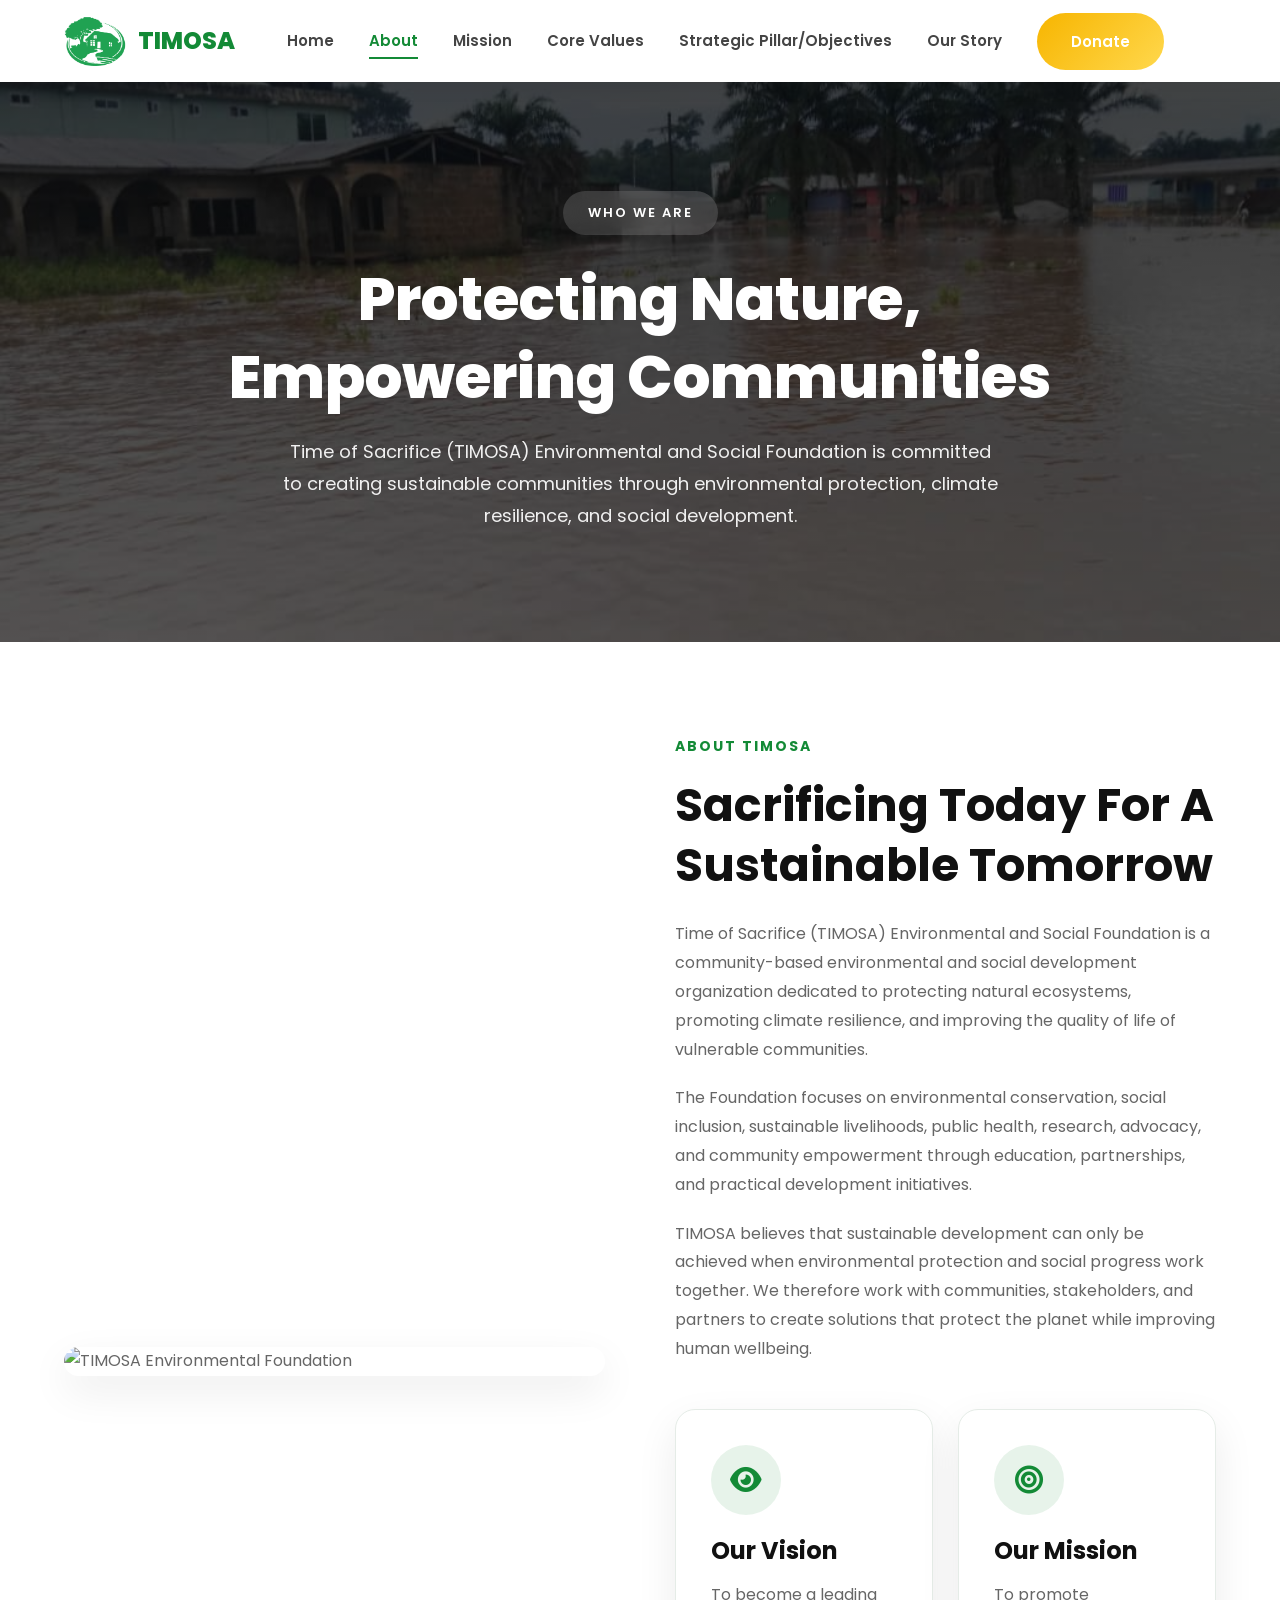
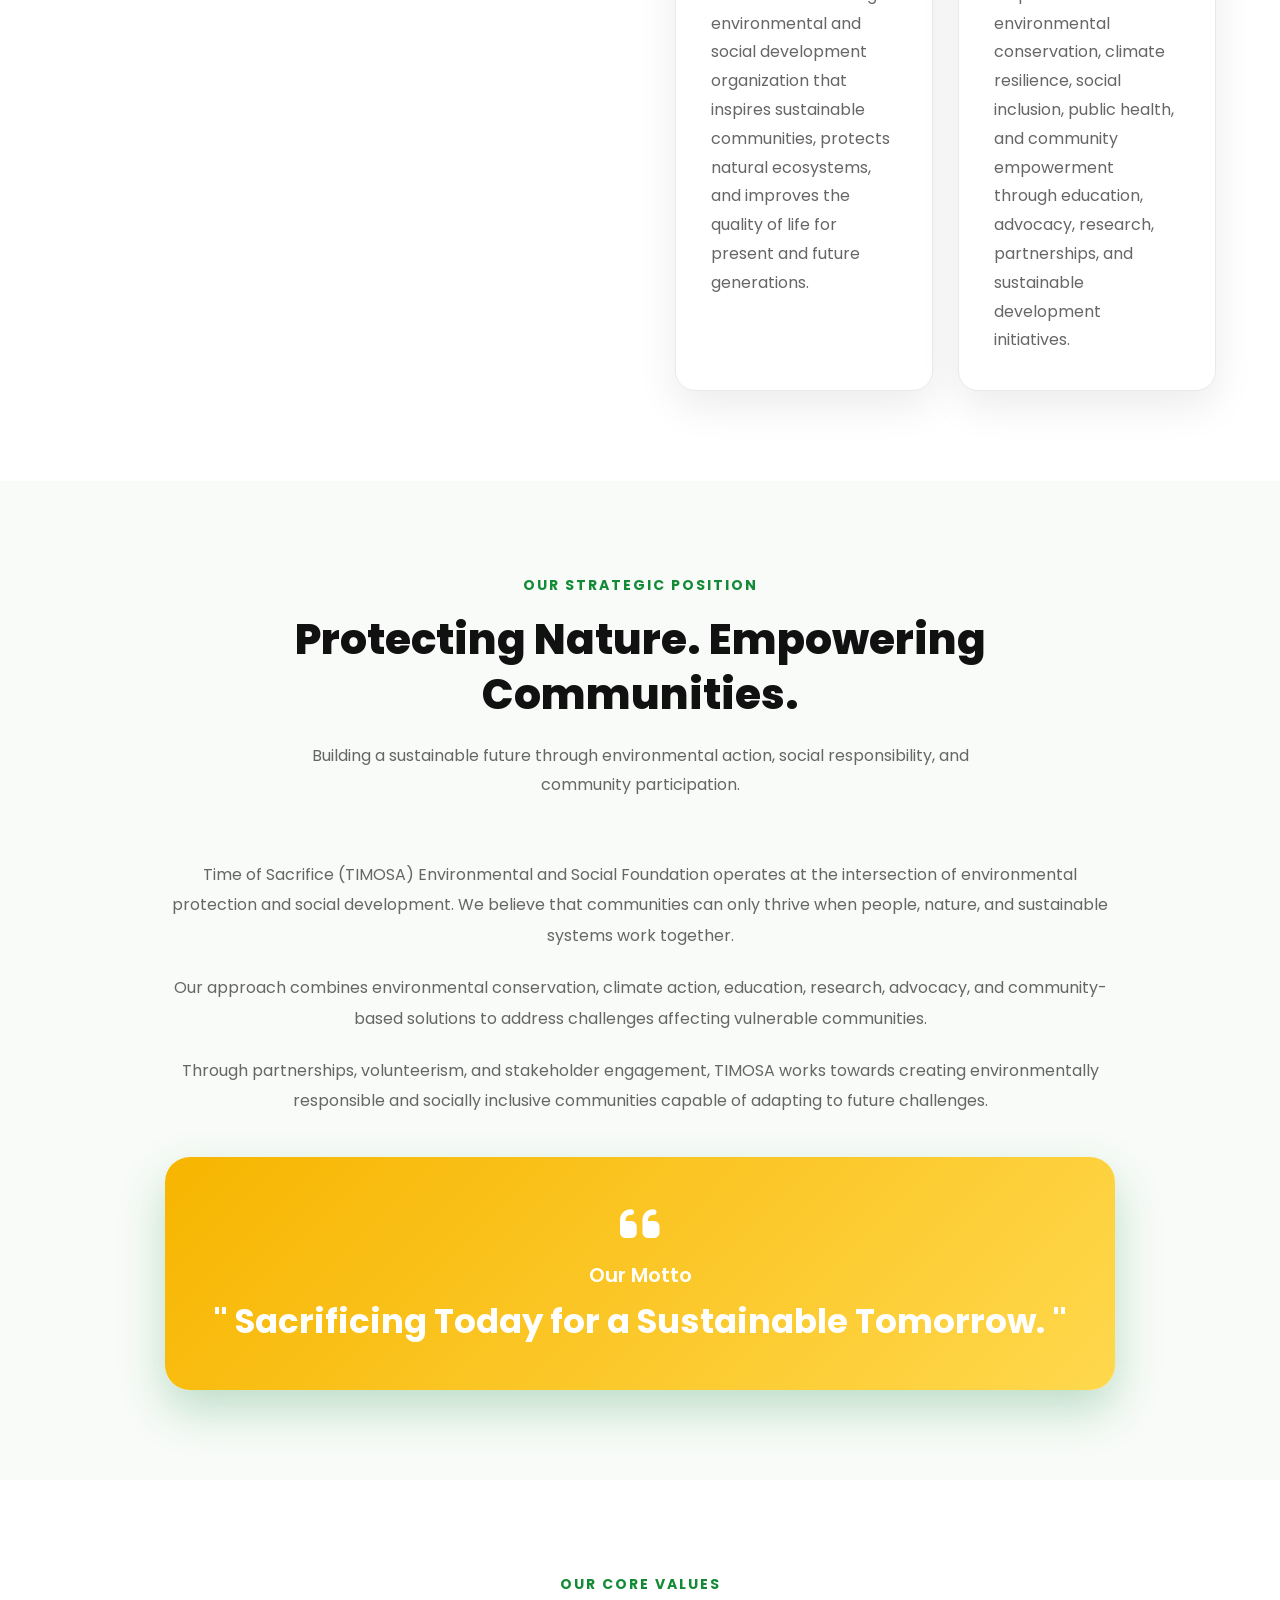
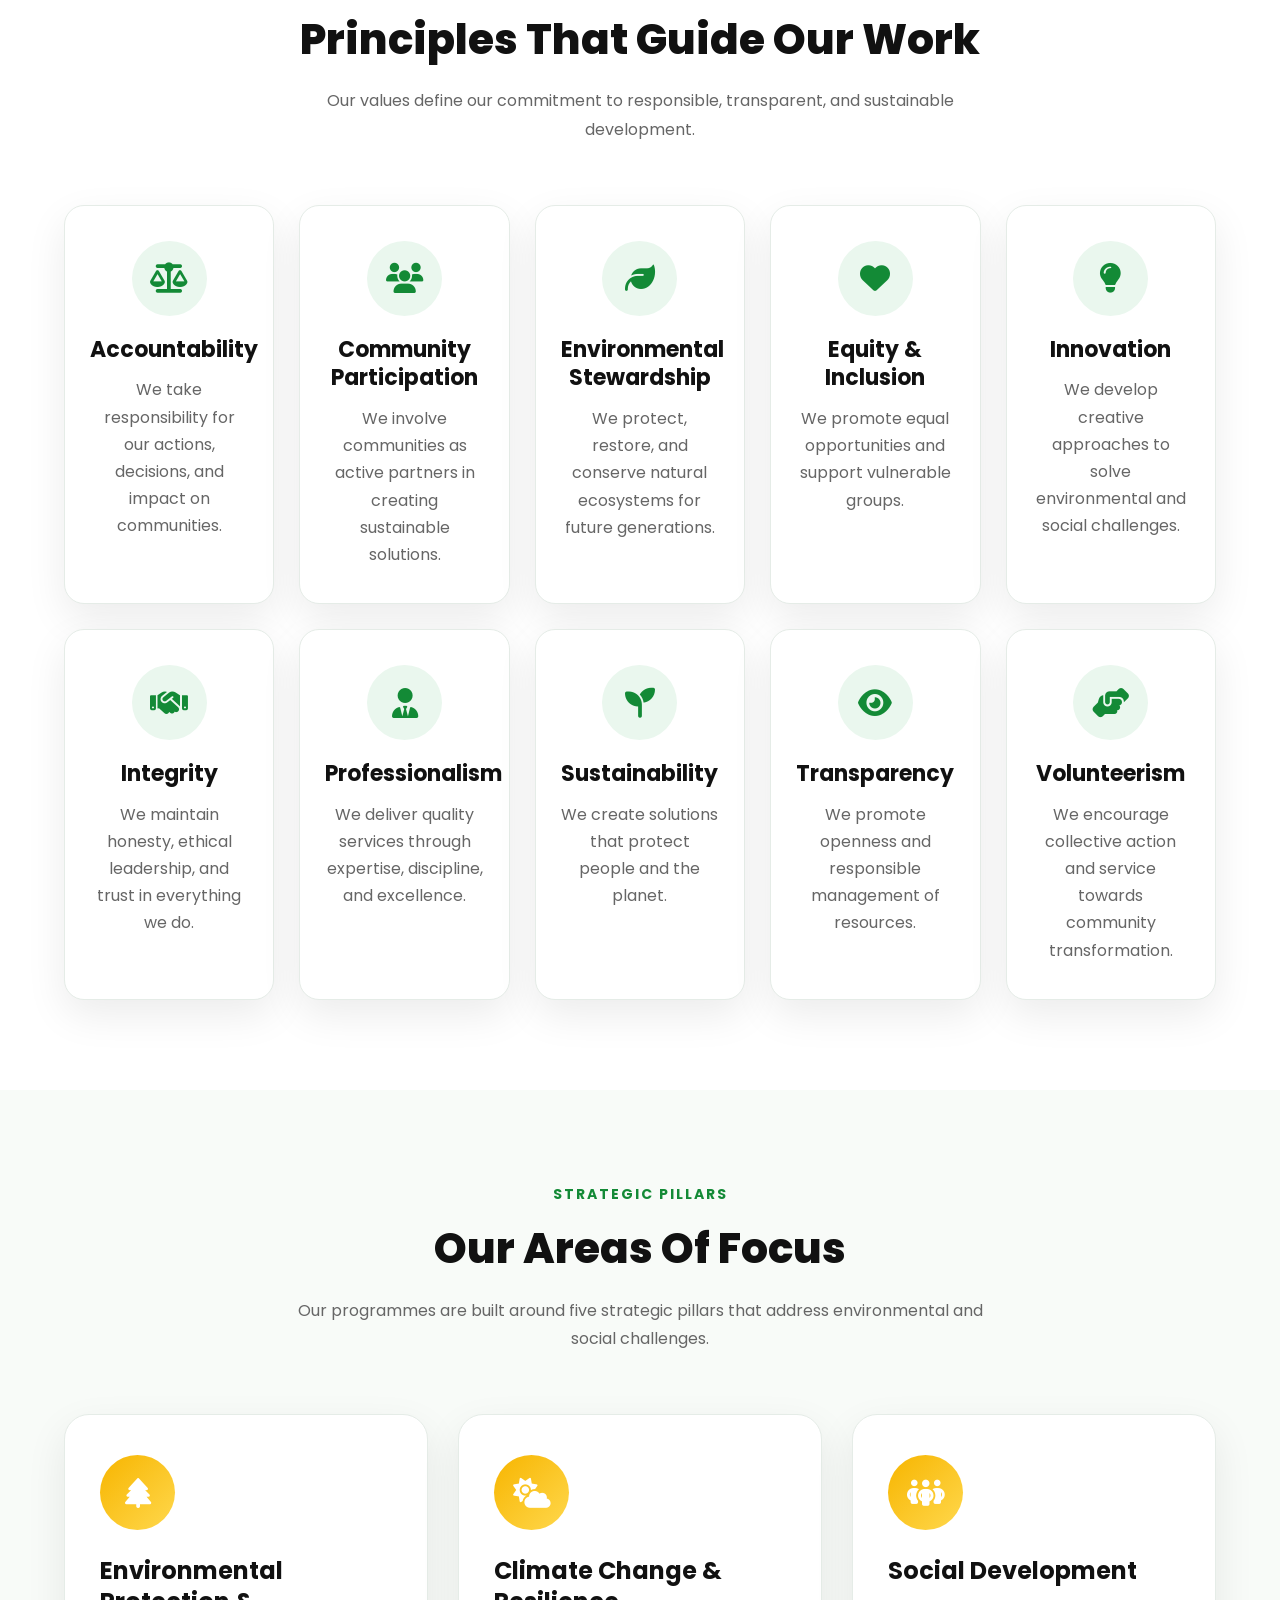
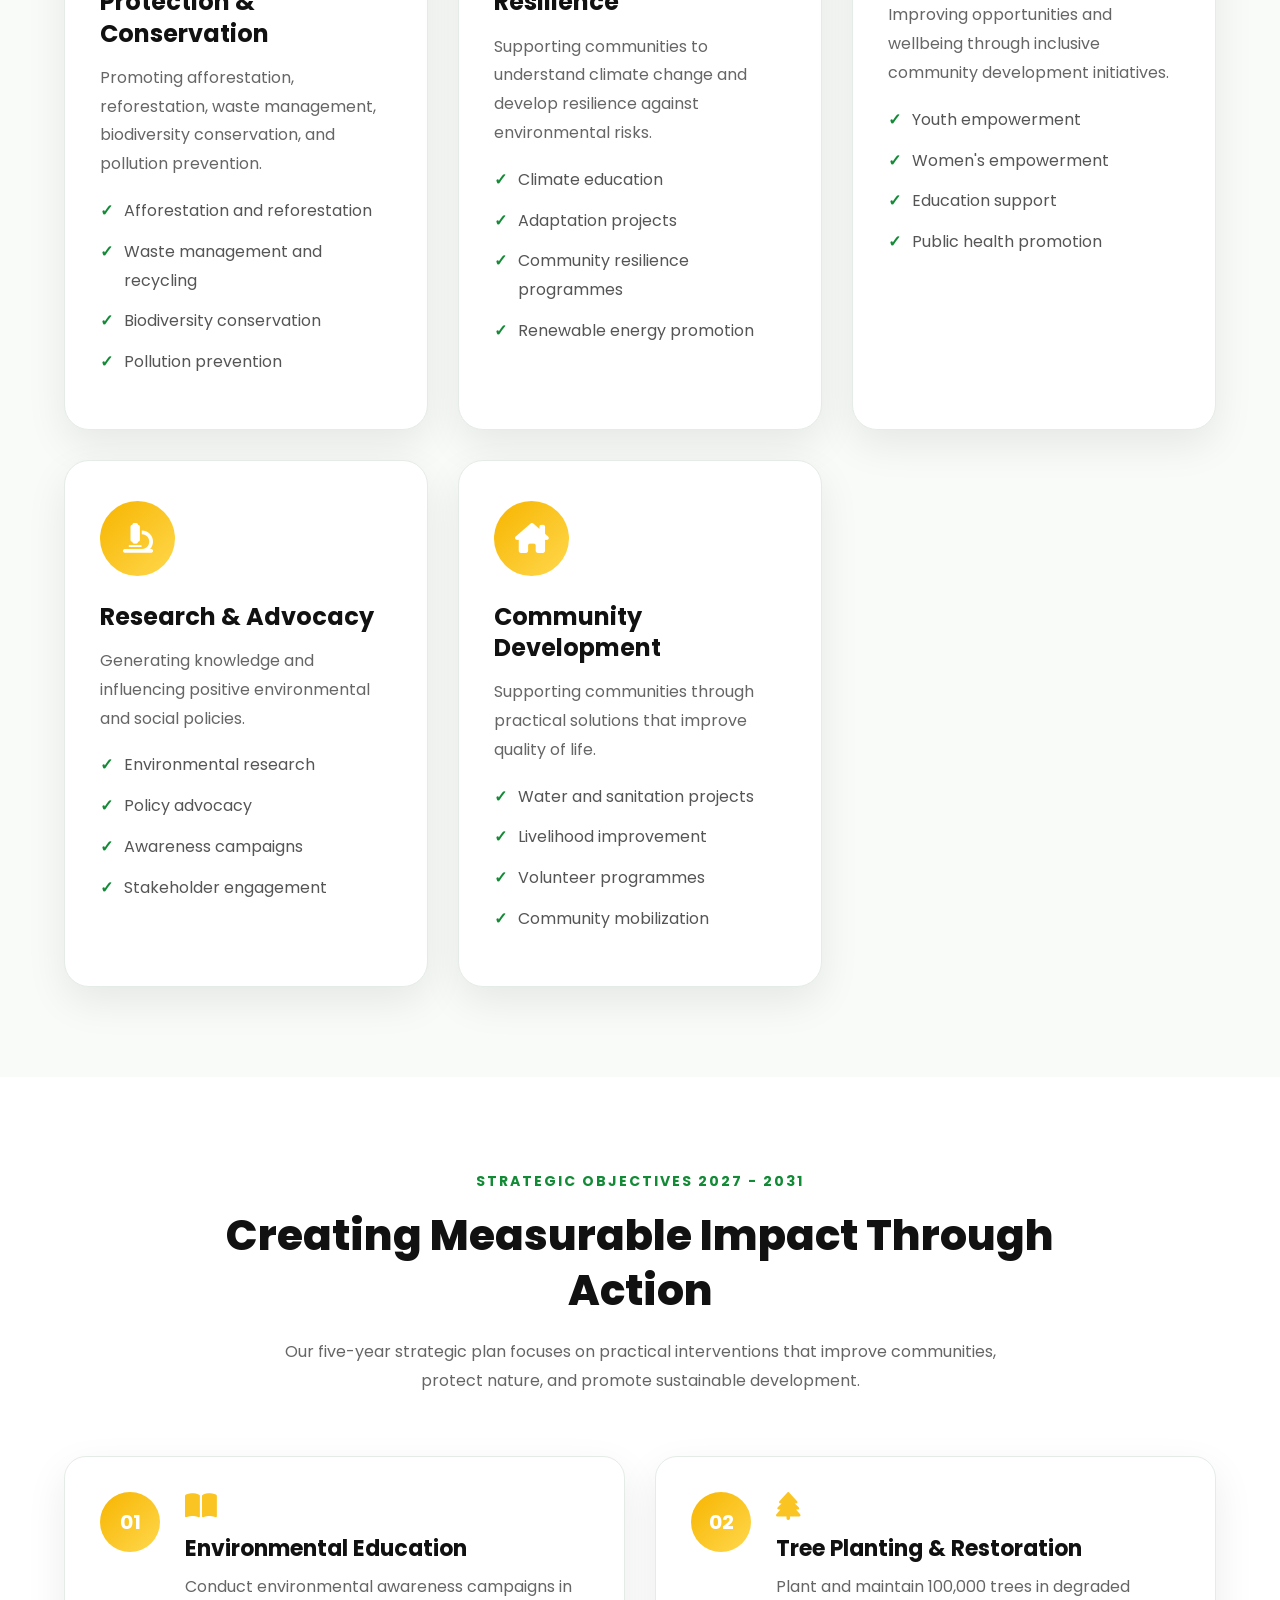
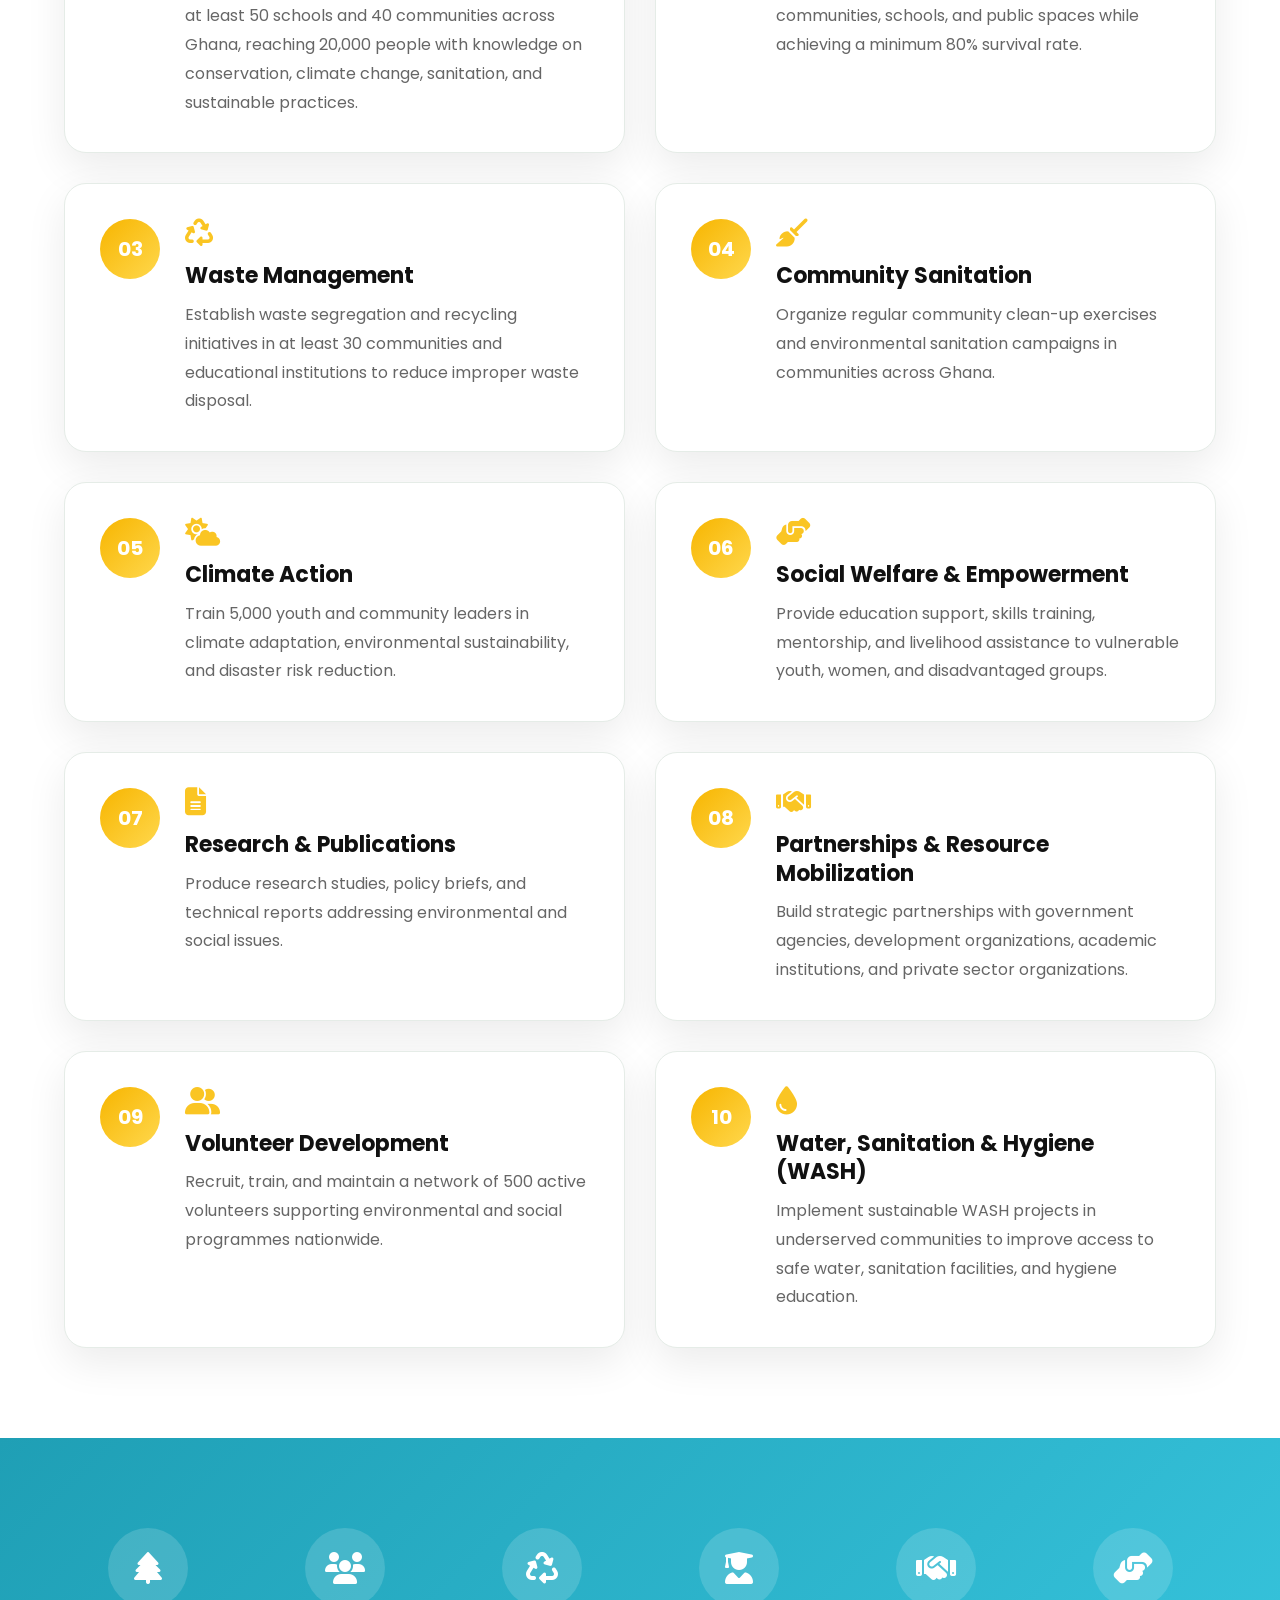
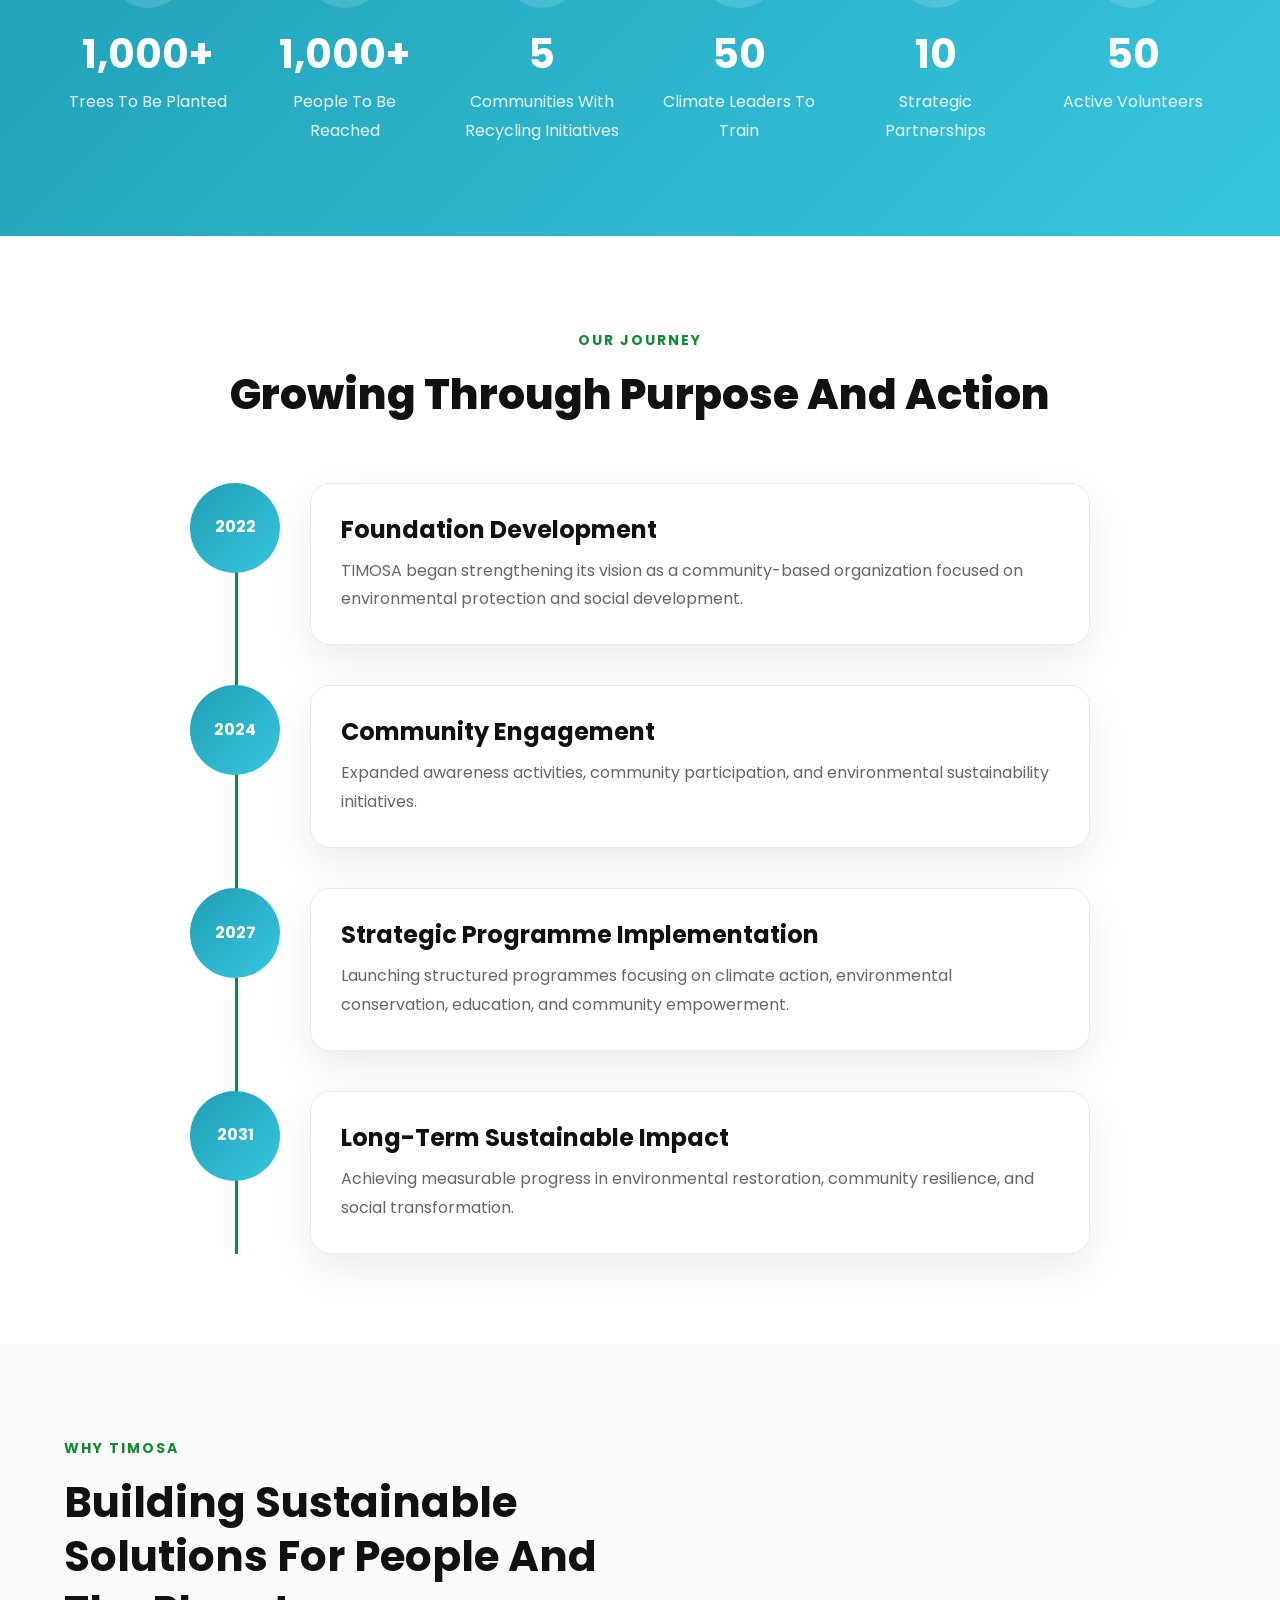
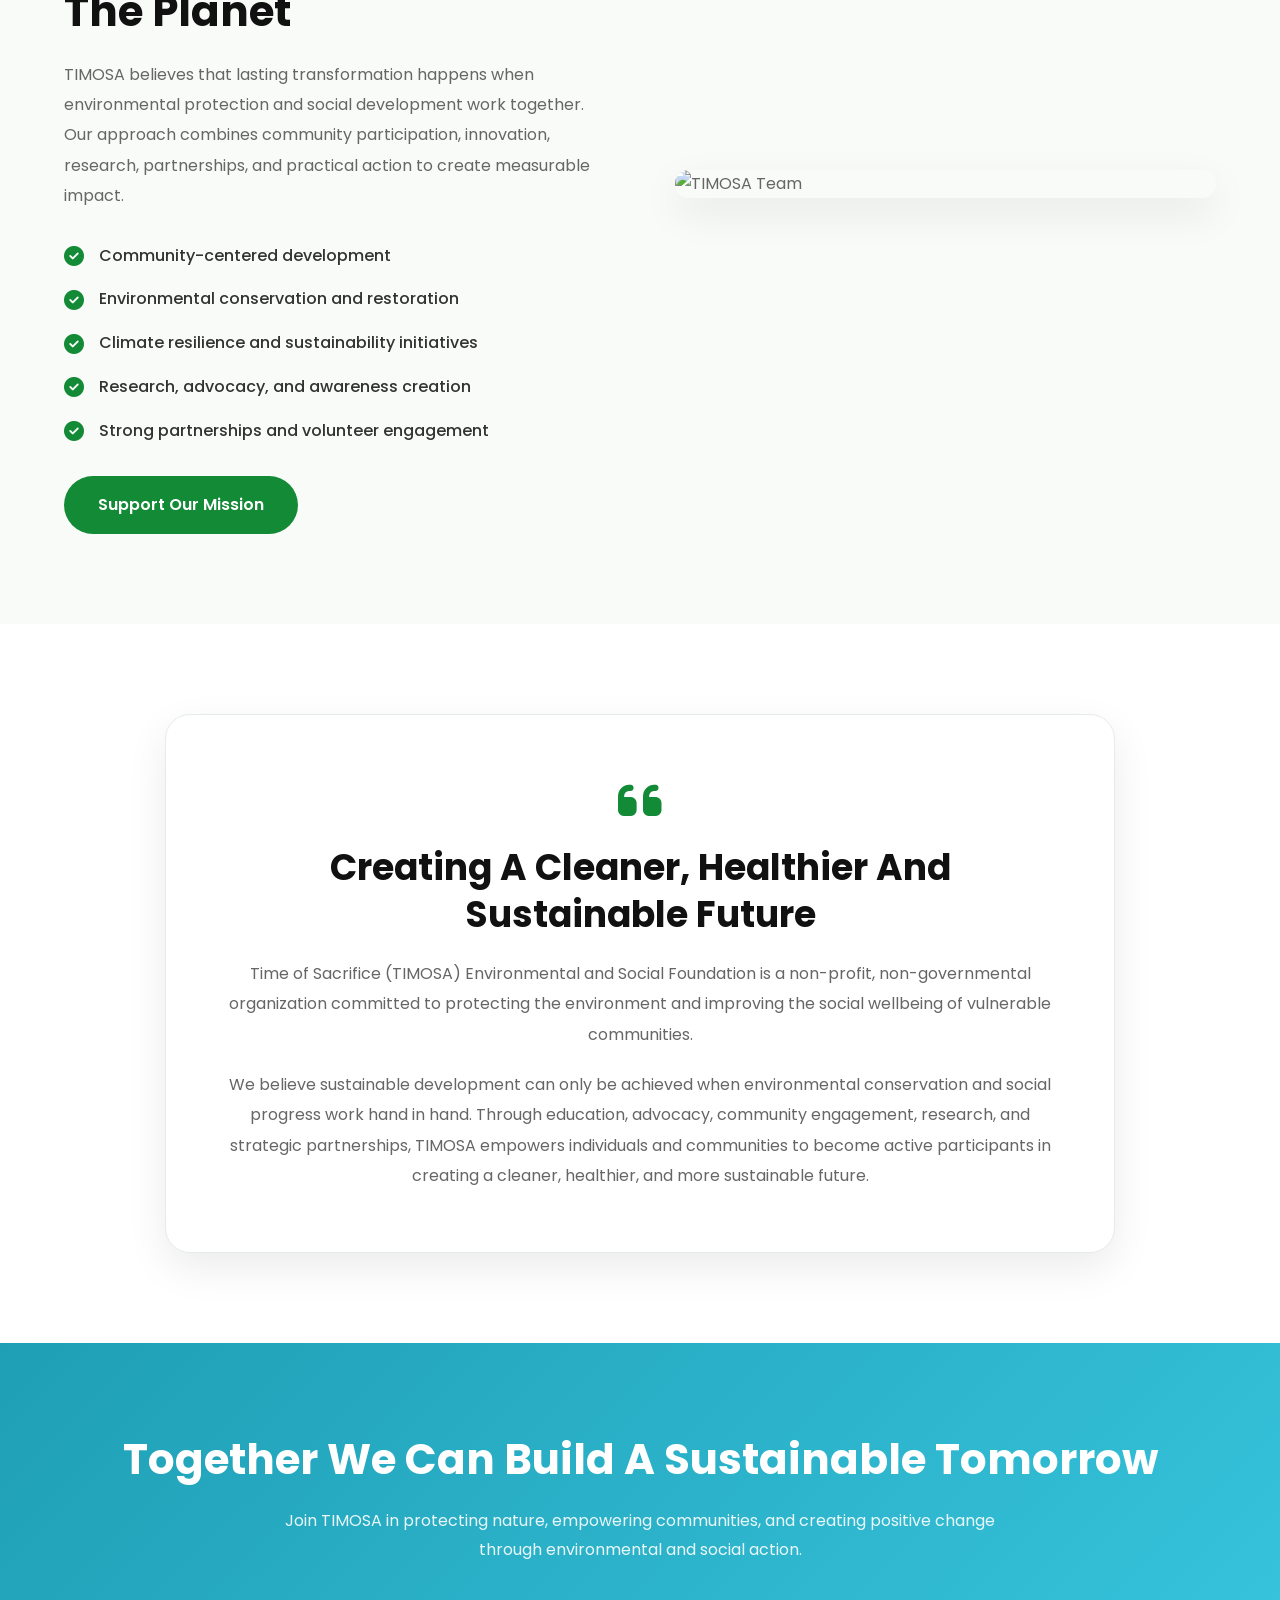
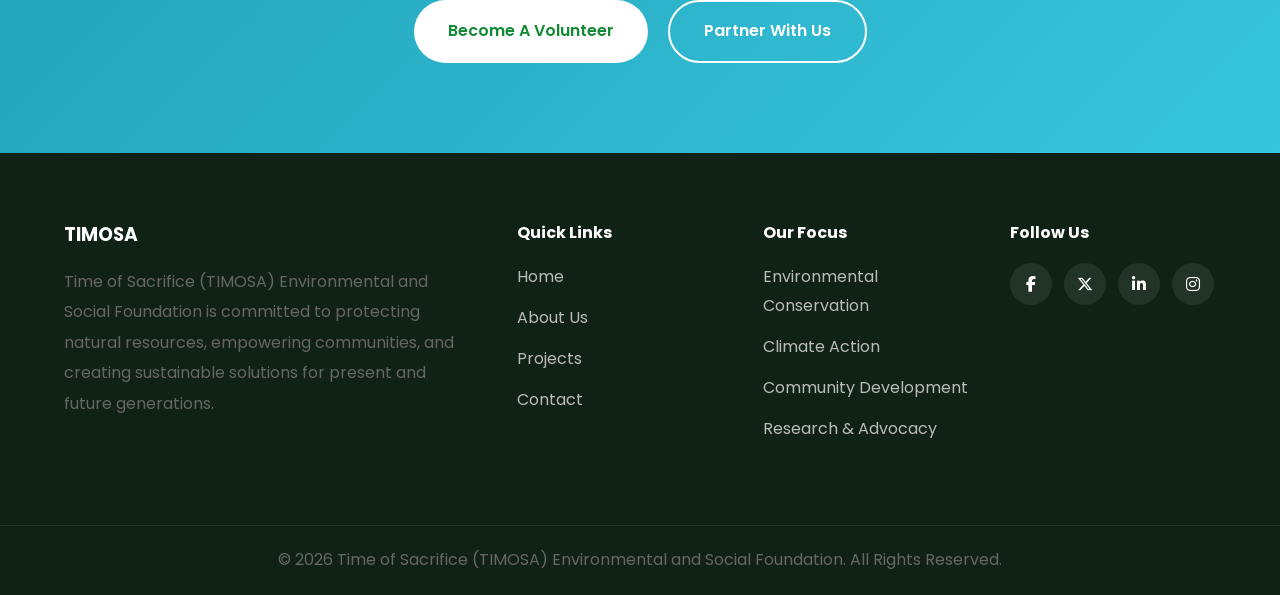
==== about.html @ e1337373 "Add files via upload" ====
<!DOCTYPE html>
<html lang="en">

<head>

<meta charset="UTF-8">

<meta name="viewport" content="width=device-width, initial-scale=1.0">


<title>
About Us | TIMOSA Environmental and Social Foundation
</title>


<!-- Google Font -->

<link href="https://fonts.googleapis.com/css2?family=Poppins:wght@300;400;500;600;700;800&display=swap" rel="stylesheet">


<!-- Font Awesome -->

<link rel="stylesheet"
href="https://cdnjs.cloudflare.com/ajax/libs/font-awesome/6.6.0/css/all.min.css">


<link rel="stylesheet" href="css/about.css">



</head>


<body>



<!--==========================
HEADER
===========================-->

<header class="page-header">


<nav class="navbar container">

    <a href="index.html" class="logo">
        <img src="logo/logo-green.png" alt="TIMOSA Logo">
        <span>TIMOSA</span>
    </a>

    <ul class="nav-links" id="navLinks">

        <li><a href="index.html">Home</a></li>

        <li><a class="active" href="about.html">About</a></li>

        <li><a href="#about">Mission</a></li>

        <li><a href="#core_values">Core Values</a></li>

        <li><a href="#strategies">Strategic Pillar/Objectives</a></li>

        <li><a href="#story">Our Story</a></li>

        <li class="donate-btn">
            <a href="#" class="btn-primary" style=" background:linear-gradient(135deg,#f7b500,#ffd84d); color: white;">Donate</a>
        </li>

    </ul>

    <div class="menu-toggle" id="menuToggle">
        <span></span>
        <span></span>
        <span></span>
    </div>

</nav>







</header>





<!--==========================
HERO SECTION
===========================-->


<section class="about-hero"
style="background-image:url('images/1.jpg');">


<div class="overlay"></div>



<div class="container hero-content">


<span class="subtitle">

WHO WE ARE

</span>




<h1>

Protecting Nature,
<br>
Empowering Communities

</h1>



<p>

Time of Sacrifice (TIMOSA) Environmental and Social Foundation
is committed to creating sustainable communities through
environmental protection, climate resilience, and social
development.

</p>



</div>



</section>


<!--==========================
ABOUT TIMOSA
===========================-->

<section class="about-page">


<div class="container about-grid">



<div class="about-image reveal-left">


<img src="images/timosa.jpg"
alt="TIMOSA Environmental Foundation">


</div>





<div class="about-content reveal-right" id="about">


<span>
About TIMOSA
</span>




<h2>

Sacrificing Today For A Sustainable Tomorrow

</h2>





<p>


Time of Sacrifice (TIMOSA) Environmental and Social Foundation
is a community-based environmental and social development
organization dedicated to protecting natural ecosystems,
promoting climate resilience, and improving the quality of life
of vulnerable communities.


</p>





<p>


The Foundation focuses on environmental conservation,
social inclusion, sustainable livelihoods, public health,
research, advocacy, and community empowerment through
education, partnerships, and practical development initiatives.


</p>




<p>


TIMOSA believes that sustainable development can only be
achieved when environmental protection and social progress
work together. We therefore work with communities,
stakeholders, and partners to create solutions that protect
the planet while improving human wellbeing.


</p>




<div class="mission-box">





<div class="box">


<i class="fas fa-eye"></i>


<h3>

Our Vision

</h3>



<p>


To become a leading environmental and social development
organization that inspires sustainable communities,
protects natural ecosystems, and improves the quality
of life for present and future generations.


</p>


</div>







<div class="box">


<i class="fas fa-bullseye"></i>


<h3>

Our Mission

</h3>




<p>


To promote environmental conservation, climate resilience,
social inclusion, public health, and community empowerment
through education, advocacy, research, partnerships,
and sustainable development initiatives.


</p>



</div>




</div>





</div>





</div>


</section>
<!--==========================
STRATEGIC POSITION
===========================-->

<section class="strategic-position">


<div class="container">


<div class="section-title">


<span>
Our Strategic Position
</span>


<h2>
Protecting Nature. Empowering Communities.
</h2>


<p>

Building a sustainable future through environmental action,
social responsibility, and community participation.

</p>


</div>




<div class="position-wrapper">


<div class="position-content">


<p>

Time of Sacrifice (TIMOSA) Environmental and Social Foundation
operates at the intersection of environmental protection and
social development. We believe that communities can only thrive
when people, nature, and sustainable systems work together.

</p>



<p>

Our approach combines environmental conservation, climate
action, education, research, advocacy, and community-based
solutions to address challenges affecting vulnerable
communities.

</p>



<p>

Through partnerships, volunteerism, and stakeholder engagement,
TIMOSA works towards creating environmentally responsible and
socially inclusive communities capable of adapting to future
challenges.

</p>



<div class="motto-box" style=" background:linear-gradient(135deg,#f7b500,#ffd84d);">


<i class="fas fa-quote-left"></i>


<h3 style="color:white;">
Our Motto
</h3>



<h2 style="color:white;">

" Sacrificing Today for a Sustainable Tomorrow. "

</h2>


</div>



</div>



</div>


</div>


</section>







<!--==========================
CORE VALUES
===========================-->


<section class="values" id="core_values">


<div class="container">



<div class="section-title">


<span>
Our Core Values
</span>


<h2>
Principles That Guide Our Work
</h2>


<p>

Our values define our commitment to responsible,
transparent, and sustainable development.

</p>


</div>





<div class="feature-grid">






<div class="feature-card">

<i class="fas fa-scale-balanced"></i>

<h3>
Accountability
</h3>

<p>

We take responsibility for our actions,
decisions, and impact on communities.

</p>

</div>







<div class="feature-card">

<i class="fas fa-users"></i>

<h3>
Community Participation
</h3>

<p>

We involve communities as active partners
in creating sustainable solutions.

</p>

</div>







<div class="feature-card">

<i class="fas fa-leaf"></i>

<h3>
Environmental Stewardship
</h3>

<p>

We protect, restore, and conserve natural
ecosystems for future generations.

</p>

</div>







<div class="feature-card">

<i class="fas fa-heart"></i>

<h3>
Equity & Inclusion
</h3>

<p>

We promote equal opportunities and support
vulnerable groups.

</p>

</div>







<div class="feature-card">

<i class="fas fa-lightbulb"></i>

<h3>
Innovation
</h3>

<p>

We develop creative approaches to solve
environmental and social challenges.

</p>

</div>







<div class="feature-card">

<i class="fas fa-handshake"></i>

<h3>
Integrity
</h3>

<p>

We maintain honesty, ethical leadership,
and trust in everything we do.

</p>

</div>







<div class="feature-card">

<i class="fas fa-user-tie"></i>

<h3>
Professionalism
</h3>

<p>

We deliver quality services through expertise,
discipline, and excellence.

</p>

</div>







<div class="feature-card">

<i class="fas fa-seedling"></i>

<h3>
Sustainability
</h3>

<p>

We create solutions that protect people
and the planet.

</p>

</div>







<div class="feature-card">

<i class="fas fa-eye"></i>

<h3>
Transparency
</h3>

<p>

We promote openness and responsible
management of resources.

</p>

</div>







<div class="feature-card">

<i class="fas fa-hands-helping"></i>

<h3>
Volunteerism
</h3>

<p>

We encourage collective action and service
towards community transformation.

</p>

</div>





</div>


</div>


</section>








<!--==========================
STRATEGIC PILLARS
===========================-->

<section class="pillars" id="strategies">


<div class="container">



<div class="section-title">


<span>
Strategic Pillars
</span>


<h2>
Our Areas Of Focus
</h2>


<p>

Our programmes are built around five strategic pillars
that address environmental and social challenges.

</p>


</div>





<div class="pillar-grid">






<div class="pillar-card">


<div class="icon" style=" background:linear-gradient(135deg,#f7b500,#ffd84d);">

<i class="fas fa-tree"></i>

</div>



<h3>

Environmental Protection & Conservation

</h3>



<p>

Promoting afforestation, reforestation,
waste management, biodiversity conservation,
and pollution prevention.

</p>



<ul>

<li>
Afforestation and reforestation
</li>

<li>
Waste management and recycling
</li>

<li>
Biodiversity conservation
</li>

<li>
Pollution prevention
</li>

</ul>



</div>








<div class="pillar-card">


<div class="icon"  style=" background:linear-gradient(135deg,#f7b500,#ffd84d);">

<i class="fas fa-cloud-sun"></i>

</div>



<h3>

Climate Change & Resilience

</h3>



<p>

Supporting communities to understand climate change
and develop resilience against environmental risks.

</p>



<ul>

<li>
Climate education
</li>

<li>
Adaptation projects
</li>

<li>
Community resilience programmes
</li>

<li>
Renewable energy promotion
</li>

</ul>



</div>








<div class="pillar-card">


<div class="icon" style=" background:linear-gradient(135deg,#f7b500,#ffd84d);">

<i class="fas fa-people-group"></i>

</div>



<h3>

Social Development

</h3>



<p>

Improving opportunities and wellbeing through
inclusive community development initiatives.

</p>



<ul>

<li>
Youth empowerment
</li>

<li>
Women's empowerment
</li>

<li>
Education support
</li>

<li>
Public health promotion
</li>

</ul>



</div>








<div class="pillar-card">


<div class="icon" style=" background:linear-gradient(135deg,#f7b500,#ffd84d);">

<i class="fas fa-microscope"></i>

</div>



<h3>

Research & Advocacy

</h3>



<p>

Generating knowledge and influencing positive
environmental and social policies.

</p>



<ul>

<li>
Environmental research
</li>

<li>
Policy advocacy
</li>

<li>
Awareness campaigns
</li>

<li>
Stakeholder engagement
</li>

</ul>



</div>








<div class="pillar-card">


<div class="icon" style=" background:linear-gradient(135deg,#f7b500,#ffd84d);">

<i class="fas fa-house-chimney"></i>

</div>



<h3>

Community Development

</h3>



<p>

Supporting communities through practical solutions
that improve quality of life.

</p>



<ul>

<li>
Water and sanitation projects
</li>

<li>
Livelihood improvement
</li>

<li>
Volunteer programmes
</li>

<li>
Community mobilization
</li>

</ul>



</div>







</div>


</div>


</section>

<!--==========================
OBJECTIVES 2027 - 2031
===========================-->

<section class="objectives">


<div class="container">



<div class="section-title">


<span>
Strategic Objectives 2027 - 2031
</span>


<h2>
Creating Measurable Impact Through Action
</h2>


<p>

Our five-year strategic plan focuses on practical
interventions that improve communities, protect nature,
and promote sustainable development.

</p>


</div>







<div class="objective-grid">






<div class="objective-card">


<div class="number" style=" background:linear-gradient(135deg,#f7b500,#ffd84d);">

01

</div>



<div>

<i class="fas fa-book-open" style="color: #fac523;" ></i>


<h3>
Environmental Education
</h3>


<p>

Conduct environmental awareness campaigns in at least
50 schools and 40 communities across Ghana, reaching
20,000 people with knowledge on conservation,
climate change, sanitation, and sustainable practices.

</p>


</div>


</div>








<div class="objective-card">


<div class="number"  style=" background:linear-gradient(135deg,#f7b500,#ffd84d);">

02

</div>



<div>


<i class="fas fa-tree" style="color: #fac523;"></i>


<h3>
Tree Planting & Restoration
</h3>


<p>

Plant and maintain 100,000 trees in degraded communities,
schools, and public spaces while achieving a minimum
80% survival rate.

</p>


</div>


</div>









<div class="objective-card">


<div class="number" style=" background:linear-gradient(135deg,#f7b500,#ffd84d);">

03

</div>



<div>


<i class="fas fa-recycle" style="color: #fac523;" ></i>


<h3>
Waste Management
</h3>


<p>

Establish waste segregation and recycling initiatives
in at least 30 communities and educational institutions
to reduce improper waste disposal.

</p>


</div>


</div>








<div class="objective-card">


<div class="number"  style=" background:linear-gradient(135deg,#f7b500,#ffd84d);">

04

</div>



<div>


<i class="fas fa-broom" style="color: #fac523;" ></i>


<h3>
Community Sanitation
</h3>


<p>

Organize regular community clean-up exercises and
environmental sanitation campaigns in communities
across Ghana.

</p>


</div>


</div>








<div class="objective-card">


<div class="number"  style=" background:linear-gradient(135deg,#f7b500,#ffd84d);">

05

</div>



<div>


<i class="fas fa-cloud-sun" style="color: #fac523;" ></i>


<h3>
Climate Action
</h3>


<p>

Train 5,000 youth and community leaders in climate
adaptation, environmental sustainability, and disaster
risk reduction.

</p>


</div>


</div>








<div class="objective-card">


<div class="number"  style=" background:linear-gradient(135deg,#f7b500,#ffd84d);">

06

</div>



<div>


<i class="fas fa-hands-helping" style="color: #fac523;" ></i>


<h3>
Social Welfare & Empowerment
</h3>


<p>

Provide education support, skills training, mentorship,
and livelihood assistance to vulnerable youth, women,
and disadvantaged groups.

</p>


</div>


</div>








<div class="objective-card">


<div class="number"  style=" background:linear-gradient(135deg,#f7b500,#ffd84d);">

07

</div>



<div>


<i class="fas fa-file-lines" style="color: #fac523;" ></i>


<h3>
Research & Publications
</h3>


<p>

Produce research studies, policy briefs, and technical
reports addressing environmental and social issues.

</p>


</div>


</div>








<div class="objective-card">


<div class="number"  style=" background:linear-gradient(135deg,#f7b500,#ffd84d);">

08

</div>



<div>


<i class="fas fa-handshake" style="color: #fac523;"></i>


<h3>
Partnerships & Resource Mobilization
</h3>


<p>

Build strategic partnerships with government agencies,
development organizations, academic institutions,
and private sector organizations.

</p>


</div>


</div>








<div class="objective-card">


<div class="number"  style=" background:linear-gradient(135deg,#f7b500,#ffd84d);">

09

</div>



<div>


<i class="fas fa-user-group" style="color: #fac523;" ></i>


<h3>
Volunteer Development
</h3>


<p>

Recruit, train, and maintain a network of 500 active
volunteers supporting environmental and social
programmes nationwide.

</p>


</div>


</div>








<div class="objective-card">


<div class="number"  style=" background:linear-gradient(135deg,#f7b500,#ffd84d);">

10

</div>



<div>


<i class="fas fa-droplet" style="color: #fac523;" ></i>


<h3>
Water, Sanitation & Hygiene (WASH)
</h3>


<p>

Implement sustainable WASH projects in underserved
communities to improve access to safe water,
sanitation facilities, and hygiene education.

</p>


</div>


</div>





</div>



</div>


</section>









<!--==========================
IMPACT STATISTICS
===========================-->

<section class="impact" style=" background:linear-gradient(135deg,#1f9fb5,#38c6df); color: white;">


<div class="container">



<div class="impact-grid">





<div class="impact-card">


<i class="fas fa-tree"></i>


<h2>
1,000+
</h2>


<p>
Trees To Be Planted
</p>


</div>






<div class="impact-card">


<i class="fas fa-users"></i>


<h2>
1,000+
</h2>


<p>
People To Be Reached
</p>


</div>







<div class="impact-card">


<i class="fas fa-recycle"></i>


<h2>
5
</h2>


<p>
Communities With Recycling Initiatives
</p>


</div>







<div class="impact-card">


<i class="fas fa-user-graduate"></i>


<h2>
50
</h2>


<p>
Climate Leaders To Train
</p>


</div>







<div class="impact-card">


<i class="fas fa-handshake"></i>


<h2>
10
</h2>


<p>
Strategic Partnerships
</p>


</div>







<div class="impact-card">


<i class="fas fa-hands-helping"></i>


<h2>
50
</h2>


<p>
Active Volunteers
</p>


</div>




</div>



</div>


</section>









<!--==========================
OUR JOURNEY
===========================-->

<section class="timeline" id="story">


<div class="container">



<div class="section-title">


<span>
Our Journey
</span>


<h2>
Growing Through Purpose And Action
</h2>


</div>







<div class="timeline-wrapper">





<div class="timeline-item">


<div class="year" style=" background:linear-gradient(135deg,#1f9fb5,#38c6df); color: white;">

2022

</div>


<div class="content">


<h3>
Foundation Development
</h3>


<p>

TIMOSA began strengthening its vision as a community-based
organization focused on environmental protection and
social development.

</p>


</div>


</div>








<div class="timeline-item">


<div class="year" style=" background:linear-gradient(135deg,#1f9fb5,#38c6df); color: white;">

2024

</div>


<div class="content">


<h3>
Community Engagement
</h3>


<p>

Expanded awareness activities, community participation,
and environmental sustainability initiatives.

</p>


</div>


</div>








<div class="timeline-item">


<div class="year" style=" background:linear-gradient(135deg,#1f9fb5,#38c6df); color: white;">

2027

</div>


<div class="content">


<h3>
Strategic Programme Implementation
</h3>


<p>

Launching structured programmes focusing on climate action,
environmental conservation, education, and community
empowerment.

</p>


</div>


</div>








<div class="timeline-item">


<div class="year" style=" background:linear-gradient(135deg,#1f9fb5,#38c6df); color: white;">

2031

</div>


<div class="content">


<h3>
Long-Term Sustainable Impact
</h3>


<p>

Achieving measurable progress in environmental restoration,
community resilience, and social transformation.

</p>


</div>


</div>






</div>



</div>


</section>


<!--==========================
WHY TIMOSA
===========================-->

<section class="why-us">


<div class="container about-grid">



<div class="why-content">


<span>
Why TIMOSA
</span>



<h2>

Building Sustainable Solutions For People And The Planet

</h2>




<p>

TIMOSA believes that lasting transformation happens when
environmental protection and social development work together.
Our approach combines community participation, innovation,
research, partnerships, and practical action to create
measurable impact.

</p>



<ul>


<li>

<i class="fas fa-check-circle"></i>

Community-centered development

</li>



<li>

<i class="fas fa-check-circle"></i>

Environmental conservation and restoration

</li>




<li>

<i class="fas fa-check-circle"></i>

Climate resilience and sustainability initiatives

</li>




<li>

<i class="fas fa-check-circle"></i>

Research, advocacy, and awareness creation

</li>




<li>

<i class="fas fa-check-circle"></i>

Strong partnerships and volunteer engagement

</li>



</ul>




<a href="#" class="btn-primary">

Support Our Mission

</a>




</div>







<div class="about-image">


<img src="images/timosa(1).jpg"
alt="TIMOSA Team">


</div>





</div>


</section>









<!--==========================
PUBLIC STATEMENT
===========================-->


<section class="public-statement">


<div class="container">



<div class="statement-box">



<i class="fas fa-quote-left"></i>



<h2>

Creating A Cleaner, Healthier And Sustainable Future

</h2>




<p>


Time of Sacrifice (TIMOSA) Environmental and Social Foundation
is a non-profit, non-governmental organization committed to
protecting the environment and improving the social wellbeing
of vulnerable communities.


</p>




<p>


We believe sustainable development can only be achieved when
environmental conservation and social progress work hand in
hand. Through education, advocacy, community engagement,
research, and strategic partnerships, TIMOSA empowers
individuals and communities to become active participants
in creating a cleaner, healthier, and more sustainable future.

</p>




</div>



</div>



</section>









<!--==========================
CALL TO ACTION
===========================-->

<section class="cta" style=" background:linear-gradient(135deg,#1f9fb5,#38c6df); color: white;">


<div class="container" >



<h2 style="color:white;">

Together We Can Build A Sustainable Tomorrow

</h2>



<p>

Join TIMOSA in protecting nature, empowering communities,
and creating positive change through environmental and
social action.

</p>




<div class="cta-buttons">


<a href="#" class="btn-primary">

Become A Volunteer

</a>




<a href="#" class="btn-outline">

Partner With Us

</a>



</div>




</div>


</section>









<!--==========================
FOOTER
===========================-->


<footer>



<div class="container footer-grid">





<div class="footer-about">


<h3>

TIMOSA

</h3>



<p>


Time of Sacrifice (TIMOSA) Environmental and Social Foundation
is committed to protecting natural resources, empowering
communities, and creating sustainable solutions for present
and future generations.

</p>



</div>









<div class="footer-links">


<h4>
Quick Links
</h4>



<a href="index.html">
Home
</a>


<a href="about.html">
About Us
</a>


<a href="#">
Projects
</a>


<a href="#">
Contact
</a>



</div>









<div class="footer-links">


<h4>
Our Focus
</h4>


<a href="#">
Environmental Conservation
</a>


<a href="#">
Climate Action
</a>


<a href="#">
Community Development
</a>


<a href="#">
Research & Advocacy
</a>



</div>









<div class="footer-social">


<h4>
Follow Us
</h4>




<div class="socials">


<a href="#">
<i class="fab fa-facebook-f"></i>
</a>


<a href="#">
<i class="fab fa-x-twitter"></i>
</a>


<a href="#">
<i class="fab fa-linkedin-in"></i>
</a>


<a href="#">
<i class="fab fa-instagram"></i>
</a>



</div>



</div>







</div>







<div class="copyright">


<p>

© 2026 Time of Sacrifice (TIMOSA) Environmental and Social Foundation.
All Rights Reserved.

</p>


</div>






</footer>









<script>
const menuToggle = document.getElementById("menuToggle");
const navLinks = document.getElementById("navLinks");

menuToggle.addEventListener("click", function () {

    menuToggle.classList.toggle("active");

    navLinks.classList.toggle("active");

    document.body.classList.toggle("menu-open");

});

document.querySelectorAll("#navLinks a").forEach(link => {

    link.addEventListener("click", function(){

        menuToggle.classList.remove("active");

        navLinks.classList.remove("active");

        document.body.classList.remove("menu-open");

    });

});
</script>



</body>


</html>
---- css/about.css ----
/*==================================================
    TIMOSA ENVIRONMENTAL FOUNDATION
    ABOUT.CSS

    PART 1

    1. Variables
    2. Reset
    3. Global Styles
    4. Scrollbar
    5. Container
    6. Section System
    7. Header
    8. Navigation
    9. Buttons
    10. Hero Section
    11. About Section
==================================================*/


/*==============================
GOOGLE FONT
==============================*/

@import url('https://fonts.googleapis.com/css2?family=Poppins:wght@300;400;500;600;700;800&display=swap');


/*==============================
VARIABLES
==============================*/

:root{

    --primary:#138A36;
    --primary-dark:#0D6B2A;
    --primary-light:#28A745;

    --secondary:#4CAF50;

    --accent:#DFF6E5;

    --white:#ffffff;

    --dark:#111111;

    --text:#666666;

    --light:#F8FBF8;

    --border:#E5ECE7;

    --radius:18px;

    --transition:.4s ease;

    --shadow:0 15px 40px rgba(0,0,0,.08);

    --shadow-hover:0 25px 60px rgba(0,0,0,.12);

}


/*==============================
RESET
==============================*/

*{

    margin:0;
    padding:0;
    box-sizing:border-box;

}

html{

    scroll-behavior:smooth;

}

body{

    font-family:'Poppins',sans-serif;

    background:#fff;

    color:var(--text);

    line-height:1.8;

    overflow-x:hidden;

}

img{

    width:100%;

    display:block;

}

a{

    text-decoration:none;

    color:inherit;

}

ul{

    list-style:none;

}

h1,h2,h3,h4,h5,h6{

    color:var(--dark);

    line-height:1.3;

}

p{

    color:var(--text);

}


/*==============================
SCROLLBAR
==============================*/

::-webkit-scrollbar{

    width:10px;

}

::-webkit-scrollbar-track{

    background:#eee;

}

::-webkit-scrollbar-thumb{

    background:var(--primary);

    border-radius:50px;

}


/*==============================
CONTAINER
==============================*/

.container{

    width:90%;

    max-width:1250px;

    margin:auto;

}


/*==============================
SECTION
==============================*/

section{

    padding:90px 0;

    position:relative;

}

.section-title{

    max-width:850px;

    margin:0 auto 60px;

    text-align:center;

}

.section-title span{

    color:var(--primary);

    font-size:14px;

    font-weight:700;

    text-transform:uppercase;

    letter-spacing:2px;

    display:inline-block;

    margin-bottom:15px;

}

.section-title h2{

    font-size:42px;

    font-weight:800;

    margin-bottom:20px;

}

.section-title p{

    max-width:720px;

    margin:auto;

}


/*==================================================
HEADER
==================================================*/

.page-header{

    position:fixed;

    top:0;

    left:0;

    width:100%;

    z-index:999;

    background:rgba(255,255,255,.97);

    backdrop-filter:blur(12px);

    box-shadow:0 5px 20px rgba(0,0,0,.05);

}

.navbar{

    height:82px;

    display:flex;

    justify-content:space-between;

    align-items:center;

}

.logo{

    display:flex;

    align-items:center;

    gap:12px;

}

.logo img{

    width:auto;

    height:50px;

}

.logo span{

    font-size:24px;

    font-weight:800;

    color:var(--primary);

}

.nav-links{

    display:flex;

    align-items:center;

    gap:35px;

}

.nav-links a{

    font-size:15px;

    font-weight:600;

    color:#444;

    transition:.3s;

    position:relative;

}

.nav-links a:hover,

.nav-links a.active{

    color:var(--primary);

}

.nav-links a::after{

    content:"";

    position:absolute;

    left:0;

    bottom:-8px;

    width:0;

    height:2px;

    background:var(--primary);

    transition:.3s;

}

.nav-links a:hover::after,

.nav-links a.active::after{

    width:100%;

}


/*==================================================
BUTTONS
==================================================*/

.btn-primary{

    display:inline-flex;

    align-items:center;

    justify-content:center;

    padding:14px 32px;

    border-radius:50px;

    background:var(--primary);

    color:#fff;

    font-weight:600;

    transition:.4s;

}

.btn-primary:hover{

    background:var(--primary-dark);

    transform:translateY(-4px);

    box-shadow:0 15px 35px rgba(19,138,54,.25);

}

.btn-outline{

    display:inline-flex;

    align-items:center;

    justify-content:center;

    padding:14px 32px;

    border-radius:50px;

    border:2px solid var(--primary);

    color:var(--primary);

    font-weight:600;

    transition:.4s;

}

.btn-outline:hover{

    background:var(--primary);

    color:#fff;

}


/*==================================================
ABOUT HERO
==================================================*/

.about-hero{

    min-height:560px;

    display:flex;

    align-items:center;

    justify-content:center;

    position:relative;

    background-size:cover;

    background-position:center;

    background-repeat:no-repeat;

    margin-top:82px;

    overflow:hidden;

}

.about-hero .overlay{

    position:absolute;

    inset:0;

    background:linear-gradient(
        rgba(0,0,0,.70),
        rgba(0,0,0,.55)
    );

}

.hero-content{

    position:relative;

    z-index:2;

    max-width:850px;

    text-align:center;

    color:#fff;

}

.hero-content .subtitle{

    display:inline-block;

    padding:10px 25px;

    background:rgba(255,255,255,.15);

    backdrop-filter:blur(10px);

    border-radius:40px;

    color:#fff;

    letter-spacing:2px;

    text-transform:uppercase;

    font-size:13px;

    font-weight:600;

    margin-bottom:25px;

}

.hero-content h1{

    color:#fff;

    font-size:60px;

    font-weight:800;

    margin-bottom:20px;

}

.hero-content p{

    color:rgba(255,255,255,.92);

    font-size:18px;

    max-width:720px;

    margin:auto;

}




/*==================================================
ABOUT TIMOSA
==================================================*/

.about-page{

    background:#fff;

}

.about-grid{

    display:grid;

    grid-template-columns:1fr 1fr;

    gap:70px;

    align-items:center;

}

.about-image{

    position:relative;

}

.about-image img{

    border-radius:25px;

    box-shadow:var(--shadow);

    transition:.5s;

}

.about-image:hover img{

    transform:scale(1.03);

}

.about-image::before{

    content:"";

    position:absolute;

    width:180px;

    height:180px;

    border-radius:50%;

    background:rgba(19,138,54,.12);

    top:-40px;

    left:-40px;

    z-index:-1;

}

.about-image::after{

    content:"";

    position:absolute;

    width:180px;

    height:180px;

    border:8px solid rgba(19,138,54,.15);

    border-radius:25px;

    bottom:-30px;

    right:-30px;

    z-index:-1;

}

.about-content span{

    color:var(--primary);

    font-size:14px;

    font-weight:700;

    letter-spacing:2px;

    text-transform:uppercase;

}

.about-content h2{

    font-size:46px;

    margin:15px 0 25px;

}

.about-content p{

    margin-bottom:20px;

}


/*==================================================
MISSION & VISION
==================================================*/

.mission-box{

    margin-top:45px;

    display:grid;

    grid-template-columns:repeat(2,1fr);

    gap:25px;

}

.mission-box .box{

    background:#fff;

    padding:35px;

    border-radius:20px;

    box-shadow:var(--shadow);

    border:1px solid var(--border);

    transition:var(--transition);

}

.mission-box .box:hover{

    transform:translateY(-10px);

    box-shadow:var(--shadow-hover);

}

.mission-box i{

    width:70px;

    height:70px;

    display:flex;

    align-items:center;

    justify-content:center;

    border-radius:50%;

    background:rgba(19,138,54,.1);

    color:var(--primary);

    font-size:28px;

    margin-bottom:20px;

}

.mission-box h3{

    margin-bottom:15px;

    font-size:24px;

}

.mission-box p{

    margin:0;

}

/*==================================================
    GREENLIFE WEBSITE
    ABOUT.CSS - PART 2

    Strategic Position
    Motto Box
    Core Values
    Strategic Pillars
    Objectives
==================================================*/


/*==================================================
STRATEGIC POSITION
==================================================*/

.strategic-position{
    background:var(--light);
}

.position-wrapper{
    max-width:950px;
    margin:auto;
}

.position-content{
    text-align:center;
}

.position-content p{
    color:#666;
    margin-bottom:22px;
    line-height:1.9;
}



/*==================================================
MOTTO BOX
==================================================*/

.motto-box{
    margin-top:40px;
    padding:45px 35px;
    border-radius:25px;
    text-align:center;
    color:#fff;
    background:linear-gradient(
        135deg,
        var(--primary),
        var(--primary-light)
    );
    box-shadow:0 20px 45px rgba(19,138,54,.25);
}

.motto-box i{
    font-size:45px;
    margin-bottom:15px;
}

.motto-box h3{
    font-size:20px;
    margin-bottom:10px;
    font-weight:600;
}

.motto-box h2{
    font-size:34px;
    font-weight:700;
    line-height:1.4;
}



/*==================================================
CORE VALUES
==================================================*/

.values{
    background:#fff;
}

.feature-grid{
    display:grid;
    grid-template-columns:repeat(5,1fr);
    gap:25px;
}

.feature-card{
    background:#fff;
    border:1px solid var(--border);
    border-radius:20px;
    padding:35px 25px;
    text-align:center;
    transition:var(--transition);
    box-shadow:var(--shadow);
    position:relative;
    overflow:hidden;
}

.feature-card::before{
    content:"";
    position:absolute;
    left:0;
    top:0;
    width:100%;
    height:5px;
    background:var(--primary);
    transform:scaleX(0);
    transition:.4s;
}

.feature-card:hover::before{
    transform:scaleX(1);
}

.feature-card:hover{
    transform:translateY(-10px);
    box-shadow:var(--shadow-hover);
}

.feature-card i{
    width:75px;
    height:75px;
    margin:0 auto 20px;
    display:flex;
    align-items:center;
    justify-content:center;
    border-radius:50%;
    background:#eaf7ee;
    color:var(--primary);
    font-size:30px;
    transition:.5s;
}

.feature-card:hover i{
    background:var(--primary);
    color:#fff;
    transform:rotateY(360deg);
}

.feature-card h3{
    color:var(--dark);
    font-size:22px;
    margin-bottom:12px;
}

.feature-card p{
    color:#666;
    line-height:1.7;
}



/*==================================================
STRATEGIC PILLARS
==================================================*/

.pillars{
    background:var(--light);
}

.pillar-grid{
    display:grid;
    grid-template-columns:repeat(3,1fr);
    gap:30px;
}

.pillar-card{
    background:#fff;
    border-radius:25px;
    border:1px solid var(--border);
    padding:40px 35px;
    transition:var(--transition);
    box-shadow:var(--shadow);
}

.pillar-card:hover{
    transform:translateY(-10px);
    box-shadow:var(--shadow-hover);
}

.pillar-card .icon{
    width:75px;
    height:75px;
    border-radius:50%;
    display:flex;
    align-items:center;
    justify-content:center;
    background:var(--primary);
    color:#fff;
    font-size:30px;
    margin-bottom:25px;
}

.pillar-card h3{
    color:var(--dark);
    font-size:24px;
    margin-bottom:15px;
}

.pillar-card p{
    color:#666;
    line-height:1.8;
    margin-bottom:18px;
}

.pillar-card ul{
    margin-top:15px;
}

.pillar-card li{
    position:relative;
    padding-left:24px;
    margin-bottom:12px;
    color:#555;
}

.pillar-card li::before{
    content:"✓";
    position:absolute;
    left:0;
    color:var(--primary);
    font-weight:700;
}



/*==================================================
OBJECTIVES
==================================================*/

.objectives{
    background:#fff;
}

.objective-grid{
    display:grid;
    grid-template-columns:repeat(2,1fr);
    gap:30px;
}

.objective-card{
    display:flex;
    gap:25px;
    padding:35px;
    background:#fff;
    border-radius:22px;
    border:1px solid var(--border);
    box-shadow:var(--shadow);
    transition:var(--transition);
}

.objective-card:hover{
    transform:translateY(-8px);
    box-shadow:var(--shadow-hover);
}

.objective-card .number{
    width:60px;
    height:60px;
    flex-shrink:0;
    display:flex;
    align-items:center;
    justify-content:center;
    border-radius:50%;
    background:var(--primary);
    color:#fff;
    font-size:20px;
    font-weight:700;
}

.objective-card i{
    font-size:28px;
    color:var(--primary);
    margin-bottom:15px;
}

.objective-card h3{
    font-size:22px;
    color:var(--dark);
    margin-bottom:10px;
}

.objective-card p{
    color:#666;
    line-height:1.8;
}



/*==================================================
RESPONSIVE
==================================================*/

@media (max-width:1100px){

    .feature-grid{
        grid-template-columns:repeat(3,1fr);
    }

    .pillar-grid{
        grid-template-columns:repeat(2,1fr);
    }

}

@media (max-width:768px){

    .feature-grid{
        grid-template-columns:repeat(2,1fr);
    }

    .pillar-grid{
        grid-template-columns:1fr;
    }

    .objective-grid{
        grid-template-columns:1fr;
    }

}

@media (max-width:576px){

    .feature-grid{
        grid-template-columns:1fr;
    }

    .motto-box h2{
        font-size:28px;
    }

}

/*==================================================
    GREENLIFE WEBSITE
    ABOUT.CSS - PART 3

    Impact Section
    Timeline
    Why TIMOSA
    Public Statement
    Call To Action
    Footer
    Reveal Animation
    Responsive
==================================================*/


/*==================================================
IMPACT SECTION
==================================================*/

.impact{
    background:linear-gradient(
        135deg,
        var(--primary),
        var(--primary-dark)
    );
    color:#fff;
}

.impact-grid{
    display:grid;
    grid-template-columns:repeat(6,1fr);
    gap:30px;
}

.impact-card{
    text-align:center;
}

.impact-card i{
    width:80px;
    height:80px;
    margin:0 auto 20px;
    border-radius:50%;
    display:flex;
    align-items:center;
    justify-content:center;
    background:rgba(255,255,255,.15);
    font-size:32px;
    transition:var(--transition);
}

.impact-card:hover i{
    background:#fff;
    color:var(--primary);
    transform:rotateY(360deg);
}

.impact-card h2{
    font-size:40px;
    color:#fff;
    margin-bottom:8px;
    font-weight:700;
}

.impact-card p{
    color:rgba(255,255,255,.9);
}



/*==================================================
TIMELINE
==================================================*/

.timeline{
    background:#fff;
}

.timeline-wrapper{
    position:relative;
    max-width:900px;
    margin:auto;
}

.timeline-wrapper::before{
    content:"";
    position:absolute;
    top:0;
    bottom:0;
    left:45px;
    width:3px;
    background:var(--primary);
}

.timeline-item{
    display:flex;
    gap:30px;
    margin-bottom:40px;
    position:relative;
}

.timeline-item:last-child{
    margin-bottom:0;
}

.timeline-item .year{
    width:90px;
    height:90px;
    flex-shrink:0;
    border-radius:50%;
    background:var(--primary);
    color:#fff;
    display:flex;
    align-items:center;
    justify-content:center;
    font-weight:700;
    position:relative;
    z-index:2;
}

.timeline-item .content{
    flex:1;
    background:#fff;
    padding:30px;
    border-radius:20px;
    border:1px solid var(--border);
    box-shadow:var(--shadow);
}

.timeline-item h3{
    color:var(--dark);
    margin-bottom:12px;
    font-size:24px;
}

.timeline-item p{
    color:#666;
    line-height:1.8;
}



/*==================================================
WHY TIMOSA
==================================================*/

.why-us{
    background:var(--light);
}

.why-content span{
    display:inline-block;
    color:var(--primary);
    text-transform:uppercase;
    letter-spacing:2px;
    font-size:14px;
    font-weight:700;
    margin-bottom:15px;
}

.why-content h2{
    color:var(--dark);
    font-size:42px;
    margin-bottom:20px;
}

.why-content p{
    color:#666;
    margin-bottom:20px;
    line-height:1.9;
}

.why-content ul{
    margin:30px 0;
}

.why-content li{
    display:flex;
    align-items:center;
    gap:15px;
    margin-bottom:15px;
    color:#333;
    font-weight:500;
}

.why-content li i{
    color:var(--primary);
    font-size:20px;
}



/*==================================================
BUTTONS
==================================================*/

.btn-primary{
    display:inline-flex;
    align-items:center;
    justify-content:center;
    padding:15px 34px;
    background:var(--primary);
    color:#fff;
    border-radius:50px;
    font-weight:600;
    transition:var(--transition);
}

.btn-primary:hover{
    background:var(--primary-dark);
    transform:translateY(-3px);
}

.btn-outline{
    display:inline-flex;
    align-items:center;
    justify-content:center;
    padding:15px 34px;
    border:2px solid var(--primary);
    color:var(--primary);
    border-radius:50px;
    font-weight:600;
    transition:var(--transition);
}

.btn-outline:hover{
    background:var(--primary);
    color:#fff;
}



/*==================================================
PUBLIC STATEMENT
==================================================*/

.public-statement{
    background:#fff;
}

.statement-box{
    max-width:950px;
    margin:auto;
    padding:60px;
    background:#fff;
    border-radius:25px;
    border:1px solid var(--border);
    box-shadow:var(--shadow);
    text-align:center;
}

.statement-box i{
    color:var(--primary);
    font-size:50px;
    margin-bottom:20px;
}

.statement-box h2{
    color:var(--dark);
    font-size:36px;
    margin-bottom:20px;
}

.statement-box p{
    color:#666;
    line-height:1.9;
    margin-bottom:20px;
}

.statement-box p:last-child{
    margin-bottom:0;
}



/*==================================================
CTA SECTION
==================================================*/

.cta{
    background:linear-gradient(
        135deg,
        var(--primary),
        var(--primary-dark)
    );
    color:#fff;
    text-align:center;
}

.cta h2{
    font-size:42px;
    margin-bottom:20px;
}

.cta p{
    max-width:750px;
    margin:0 auto 35px;
    color:rgba(255,255,255,.9);
}

.cta-buttons{
    display:flex;
    justify-content:center;
    gap:20px;
    flex-wrap:wrap;
}

.cta .btn-primary{
    background:#fff;
    color:var(--primary);
}

.cta .btn-primary:hover{
    background:#f2f2f2;
}

.cta .btn-outline{
    border-color:#fff;
    color:#fff;
}

.cta .btn-outline:hover{
    background:#fff;
    color:var(--primary);
}



/*==================================================
FOOTER
==================================================*/

footer{
    
	background:#0f2215;
    color:#ddd;
}

.footer-grid{
    display:grid;
    grid-template-columns:2fr 1fr 1fr 1fr;
    gap:40px;
    padding:70px 0;
}

.footer-about h3,
.footer-links h4,
.footer-social h4{
    color:#fff;
    margin-bottom:20px;
}

.footer-about p{
    line-height:1.9;
}

.footer-links a{
    display:block;
    color:#bbb;
    margin-bottom:12px;
    transition:.3s;
}

.footer-links a:hover{
    color:#fff;
    padding-left:6px;
}

.socials{
    display:flex;
    gap:12px;
}

.socials a{
    width:42px;
    height:42px;
    border-radius:50%;
    background:rgba(255,255,255,.08);
    display:flex;
    align-items:center;
    justify-content:center;
    color:#fff;
    transition:.3s;
}

.socials a:hover{
    background:var(--primary);
    transform:translateY(-4px);
}

.copyright{
    border-top:1px solid rgba(255,255,255,.08);
    padding:20px;
    text-align:center;
    color:#aaa;
}



/*==================================================
REVEAL ANIMATIONS
==================================================*/

.reveal,
.reveal-left,
.reveal-right{
    opacity:1;
    transform:none;
}


/*==================================================
RESPONSIVE
==================================================*/

@media(max-width:1100px){

    .impact-grid{
        grid-template-columns:repeat(3,1fr);
    }

    .footer-grid{
        grid-template-columns:repeat(2,1fr);
    }

}

@media(max-width:768px){

    .impact-grid{
        grid-template-columns:repeat(2,1fr);
    }

    .timeline-wrapper::before{
        left:35px;
    }

    .timeline-item{
        gap:20px;
    }

    .timeline-item .year{
        width:70px;
        height:70px;
        font-size:14px;
    }

    .why-content h2,
    .cta h2,
    .statement-box h2{
        font-size:32px;
    }

}

@media(max-width:576px){

    .impact-grid{
        grid-template-columns:1fr;
    }

    .timeline-wrapper::before{
        display:none;
    }

    .timeline-item{
        flex-direction:column;
    }

    .timeline-item .year{
        margin-bottom:10px;
    }

    .statement-box{
        padding:35px 25px;
    }

    .footer-grid{
        grid-template-columns:1fr;
        text-align:center;
    }

    .socials{
        justify-content:center;
    }

    .cta-buttons{
        flex-direction:column;
        align-items:center;
    }

}
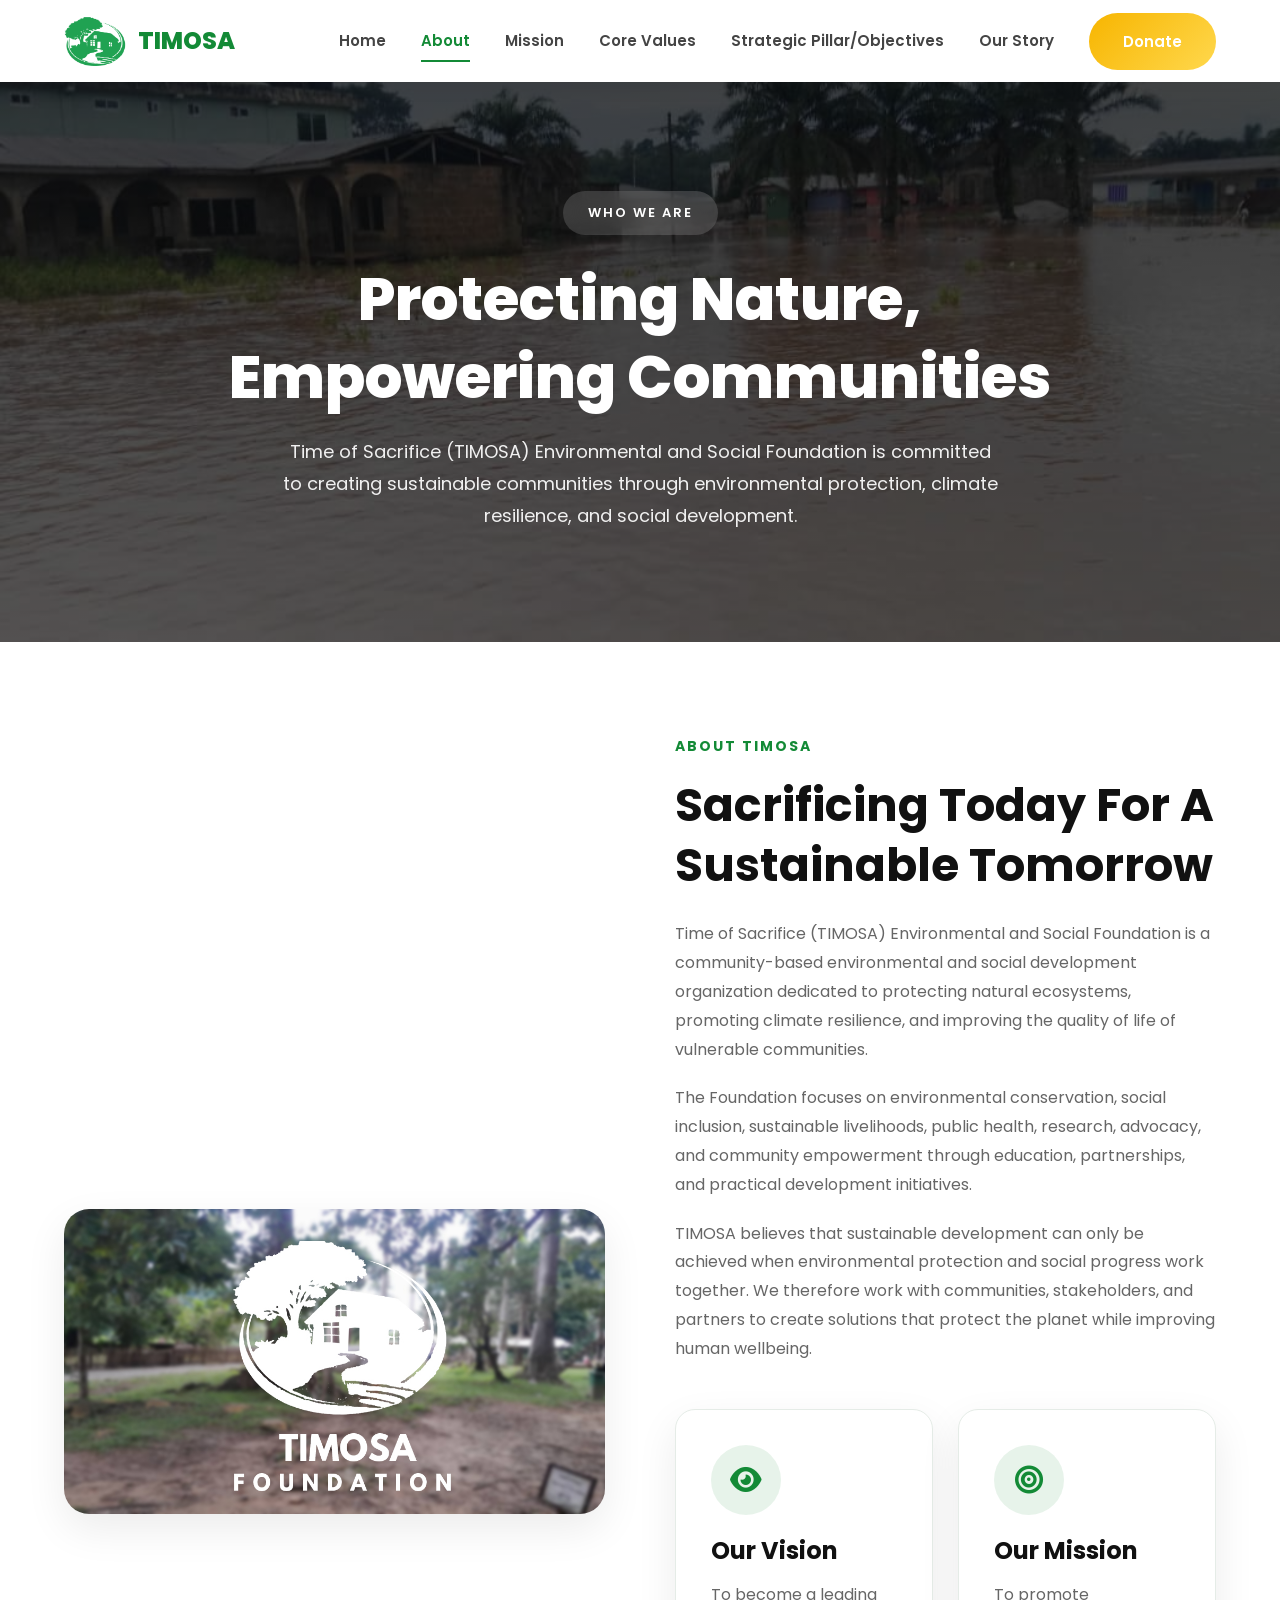
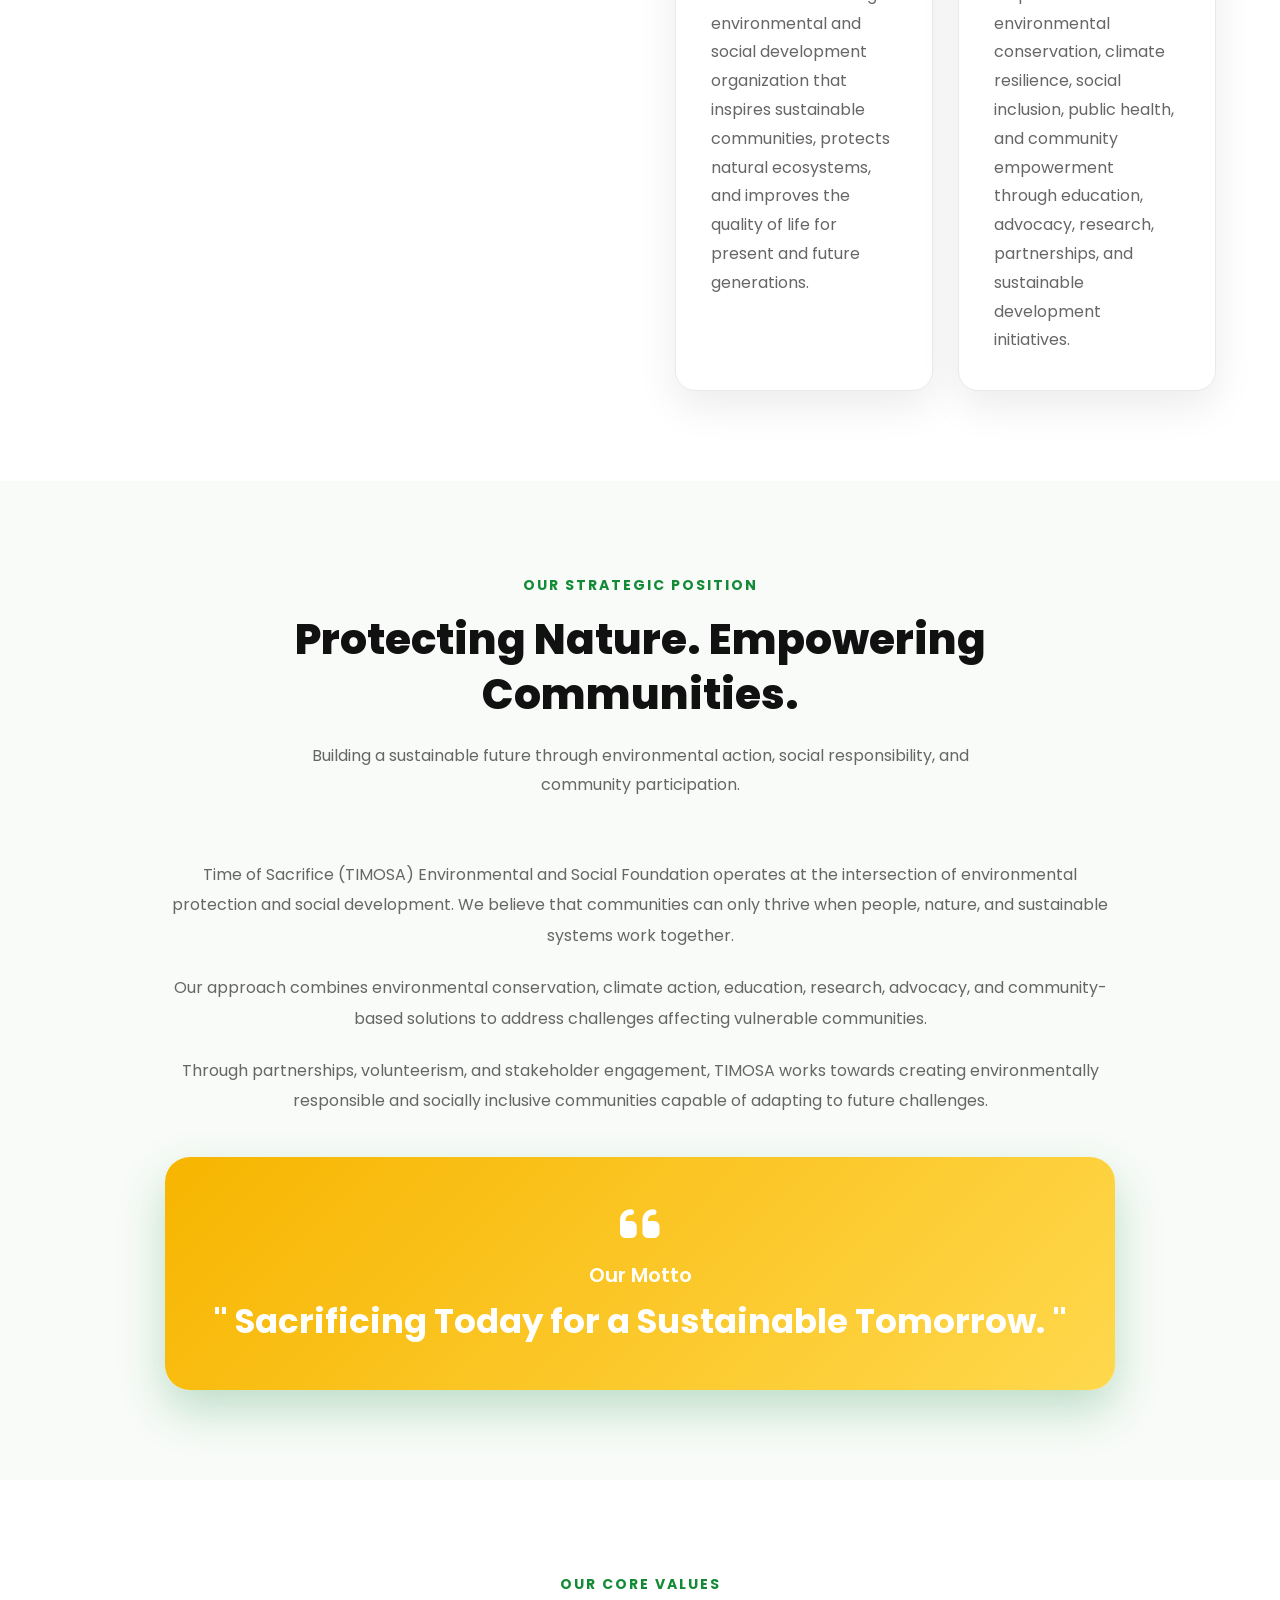
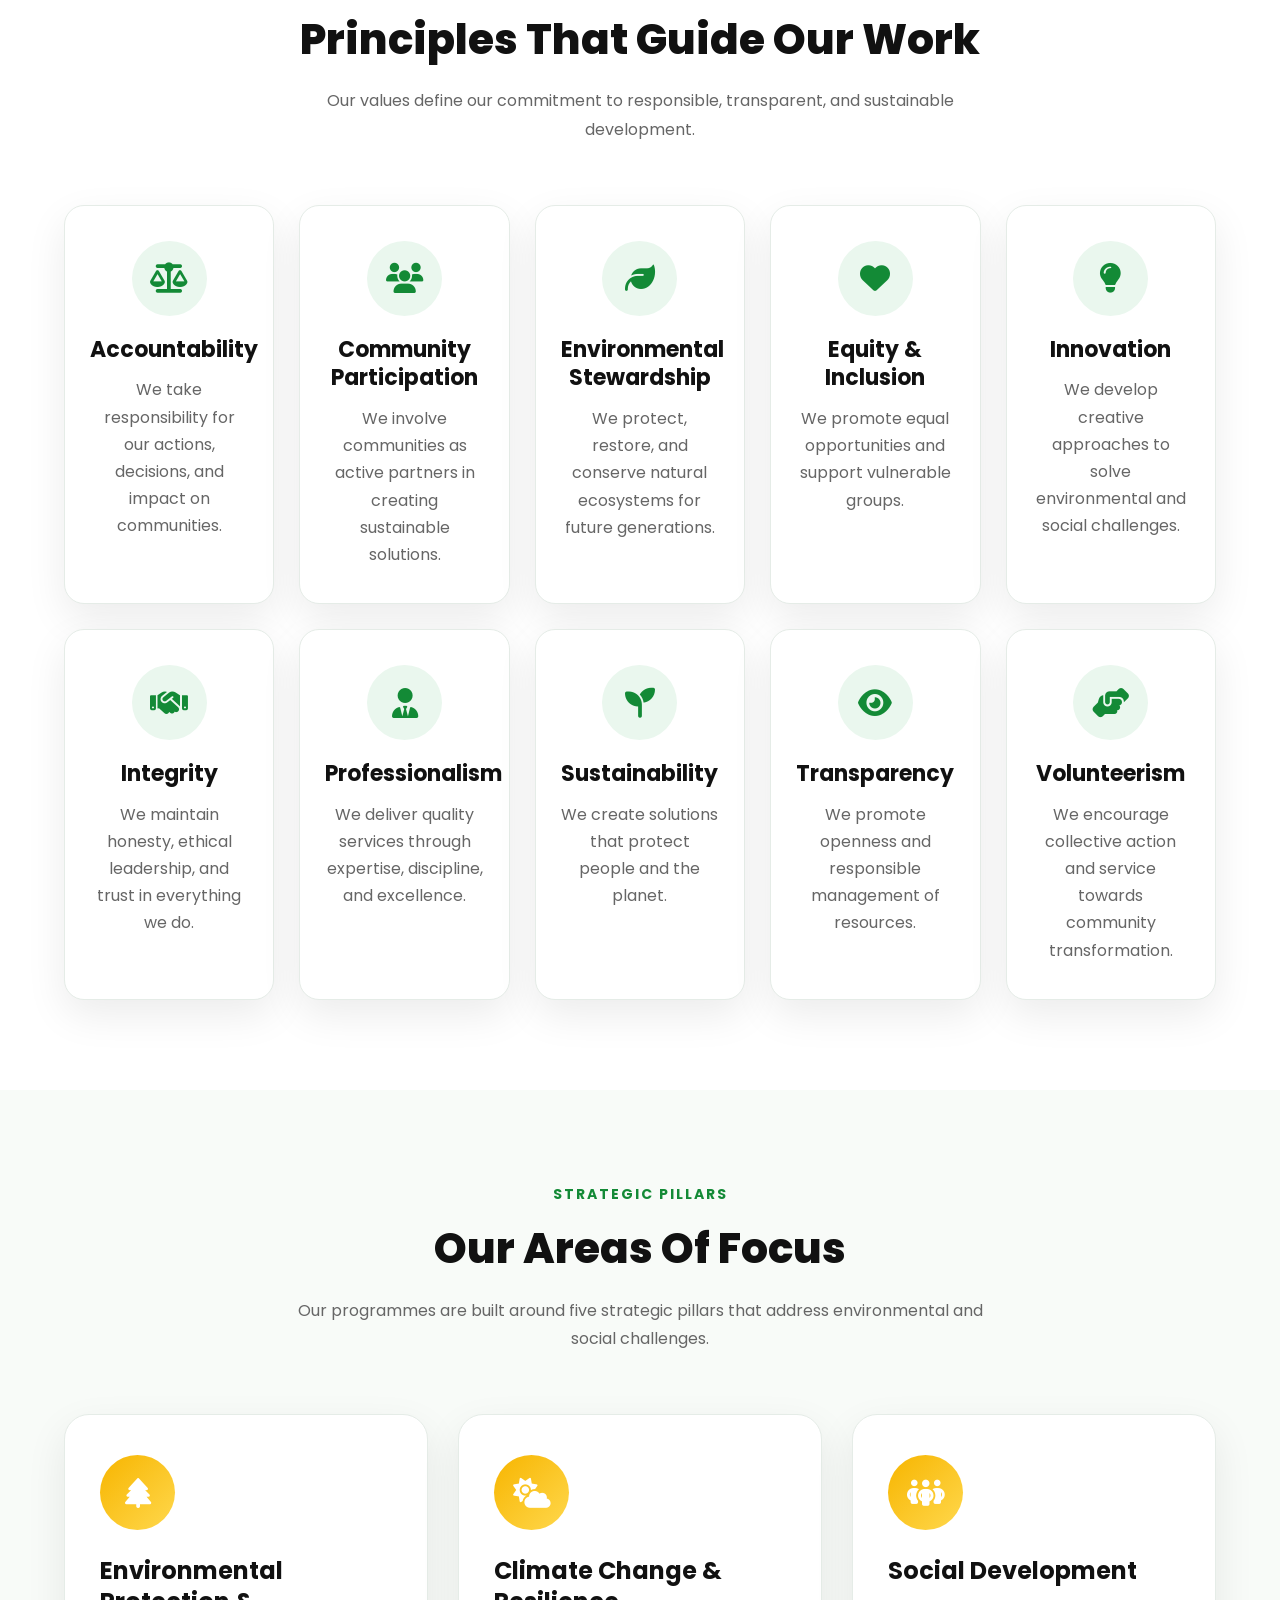
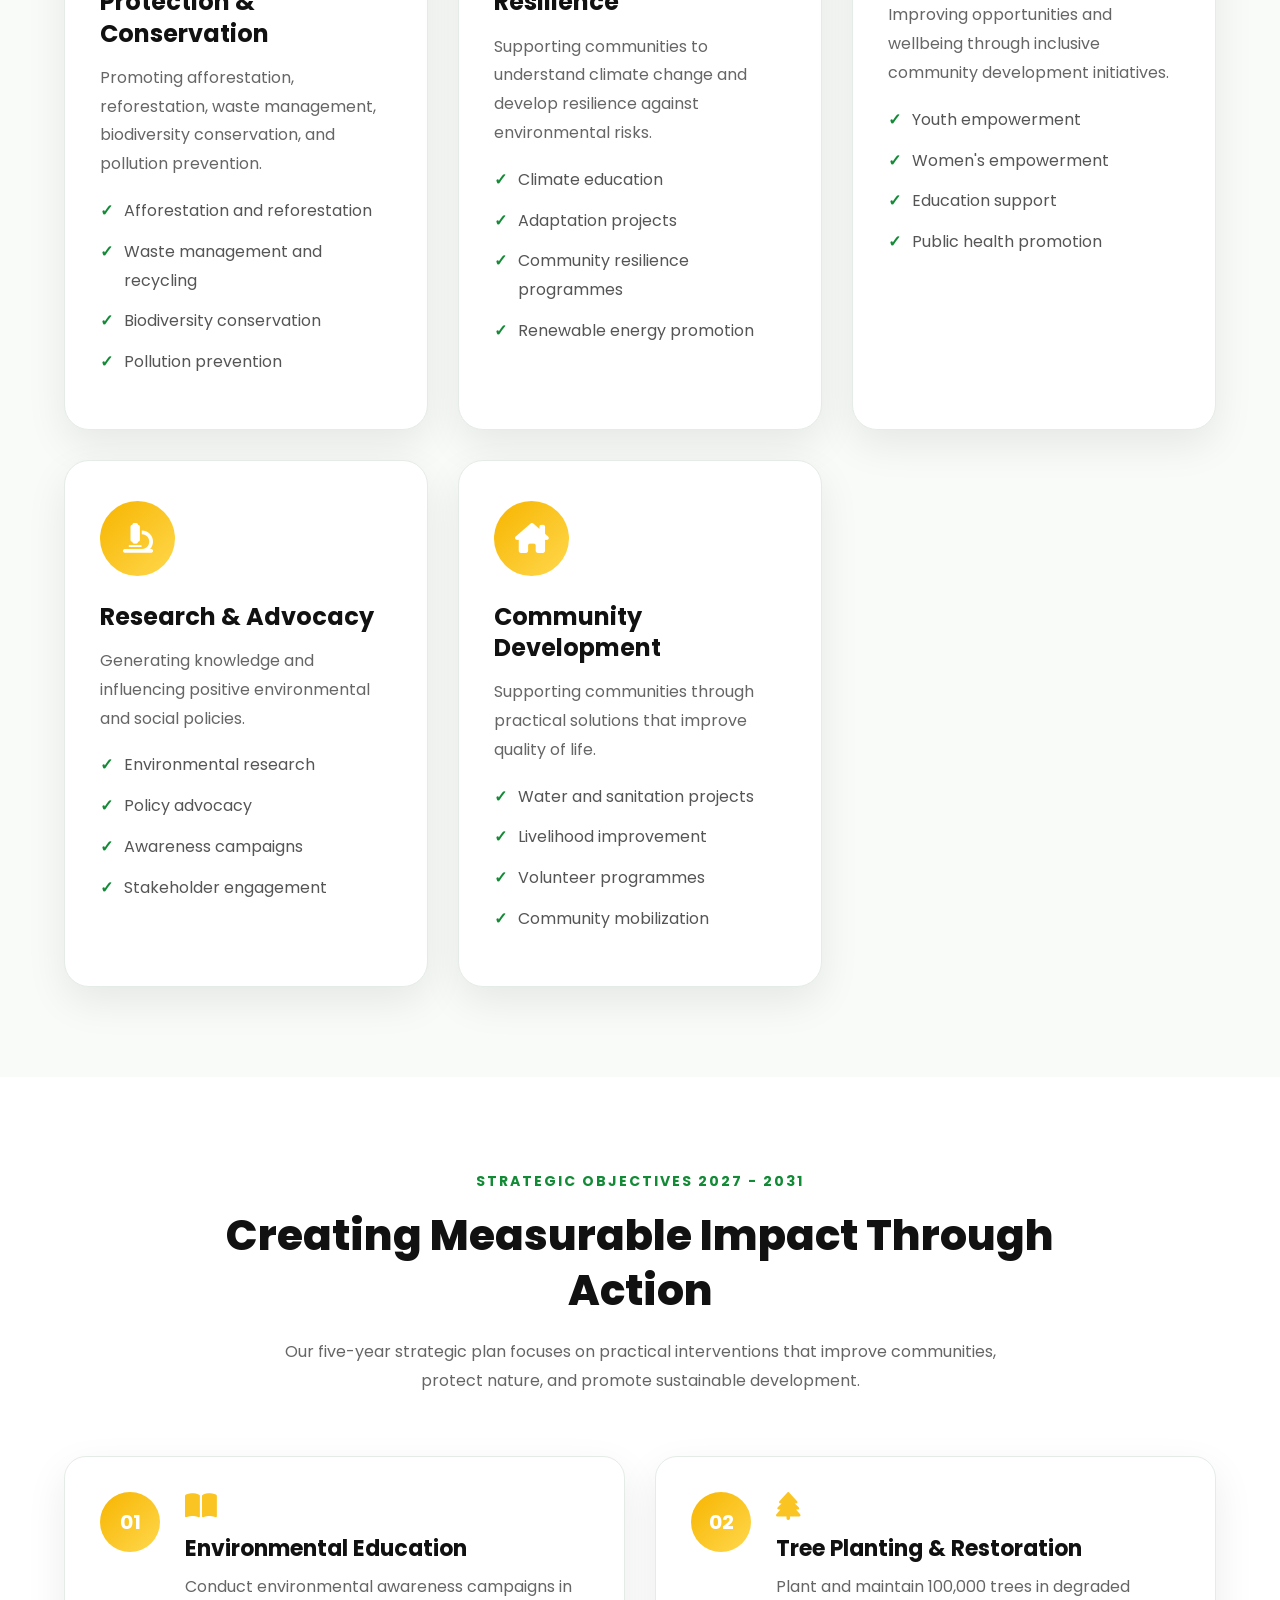
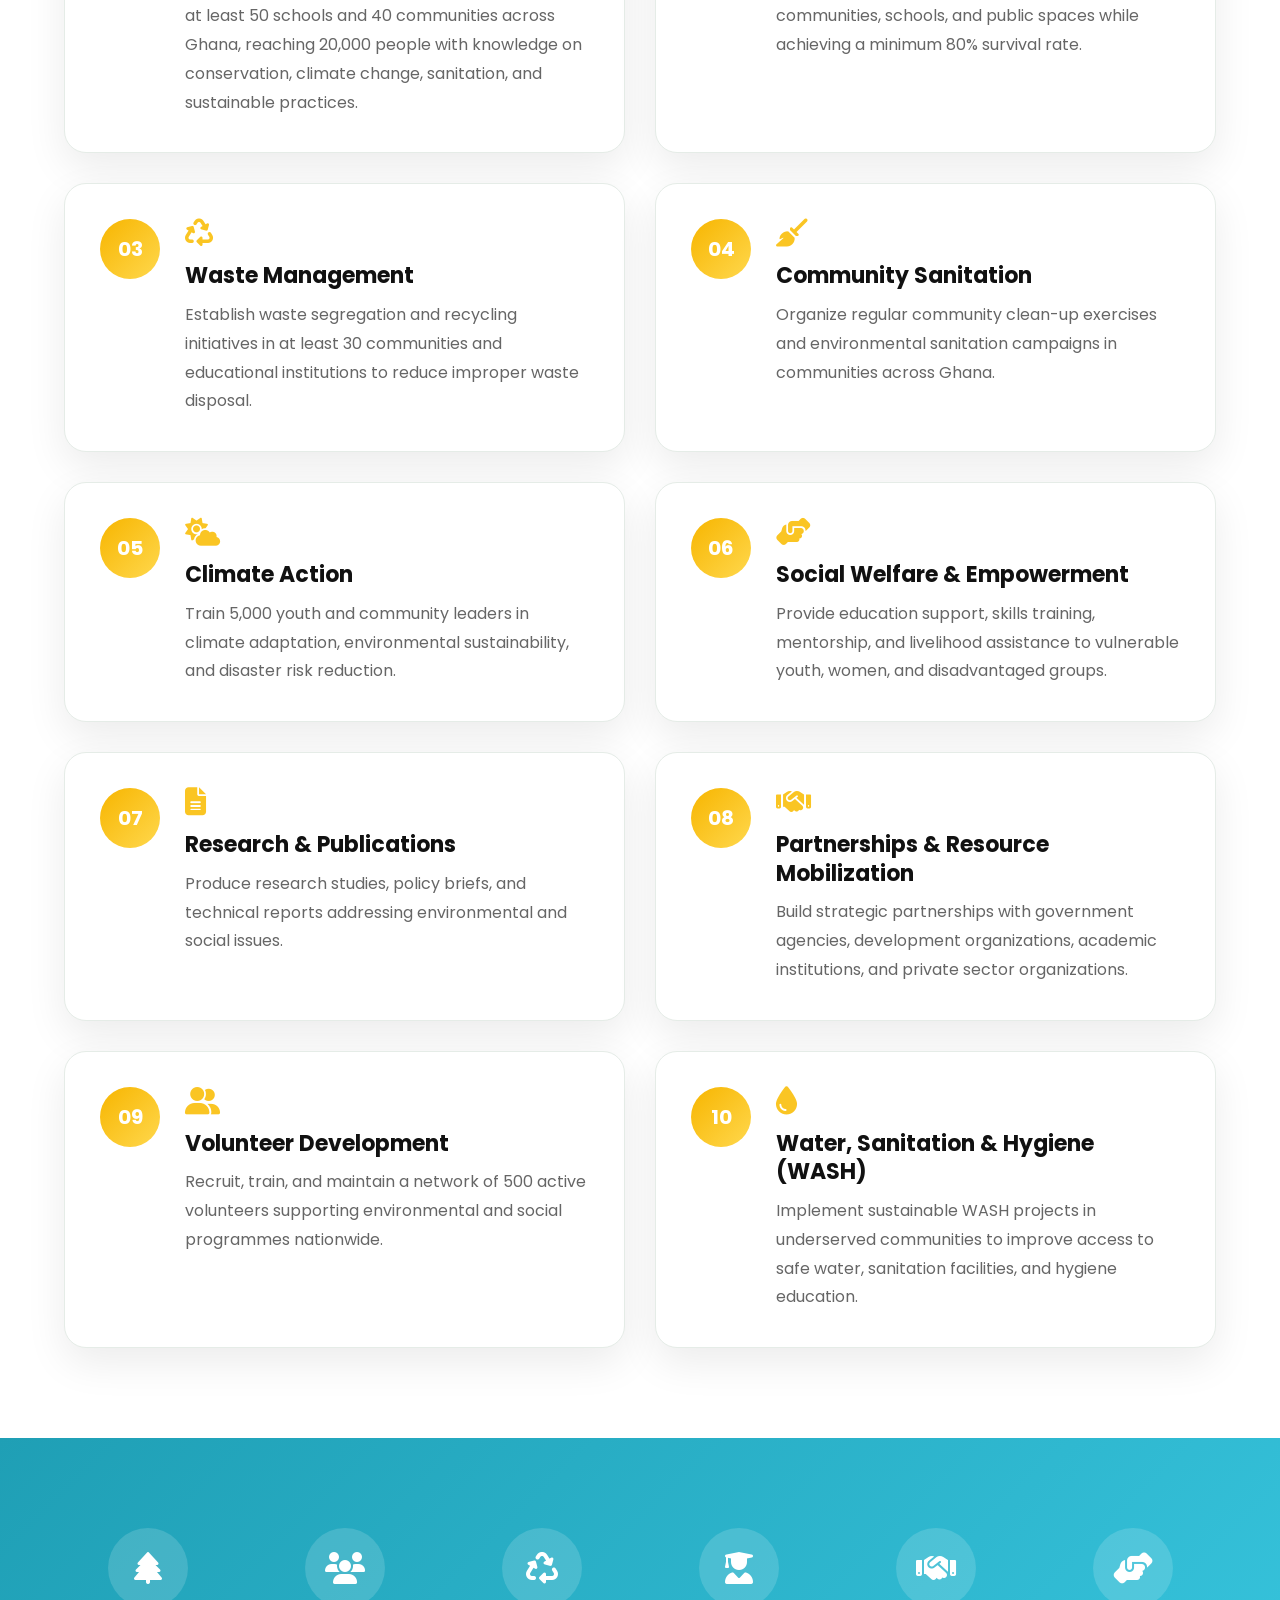
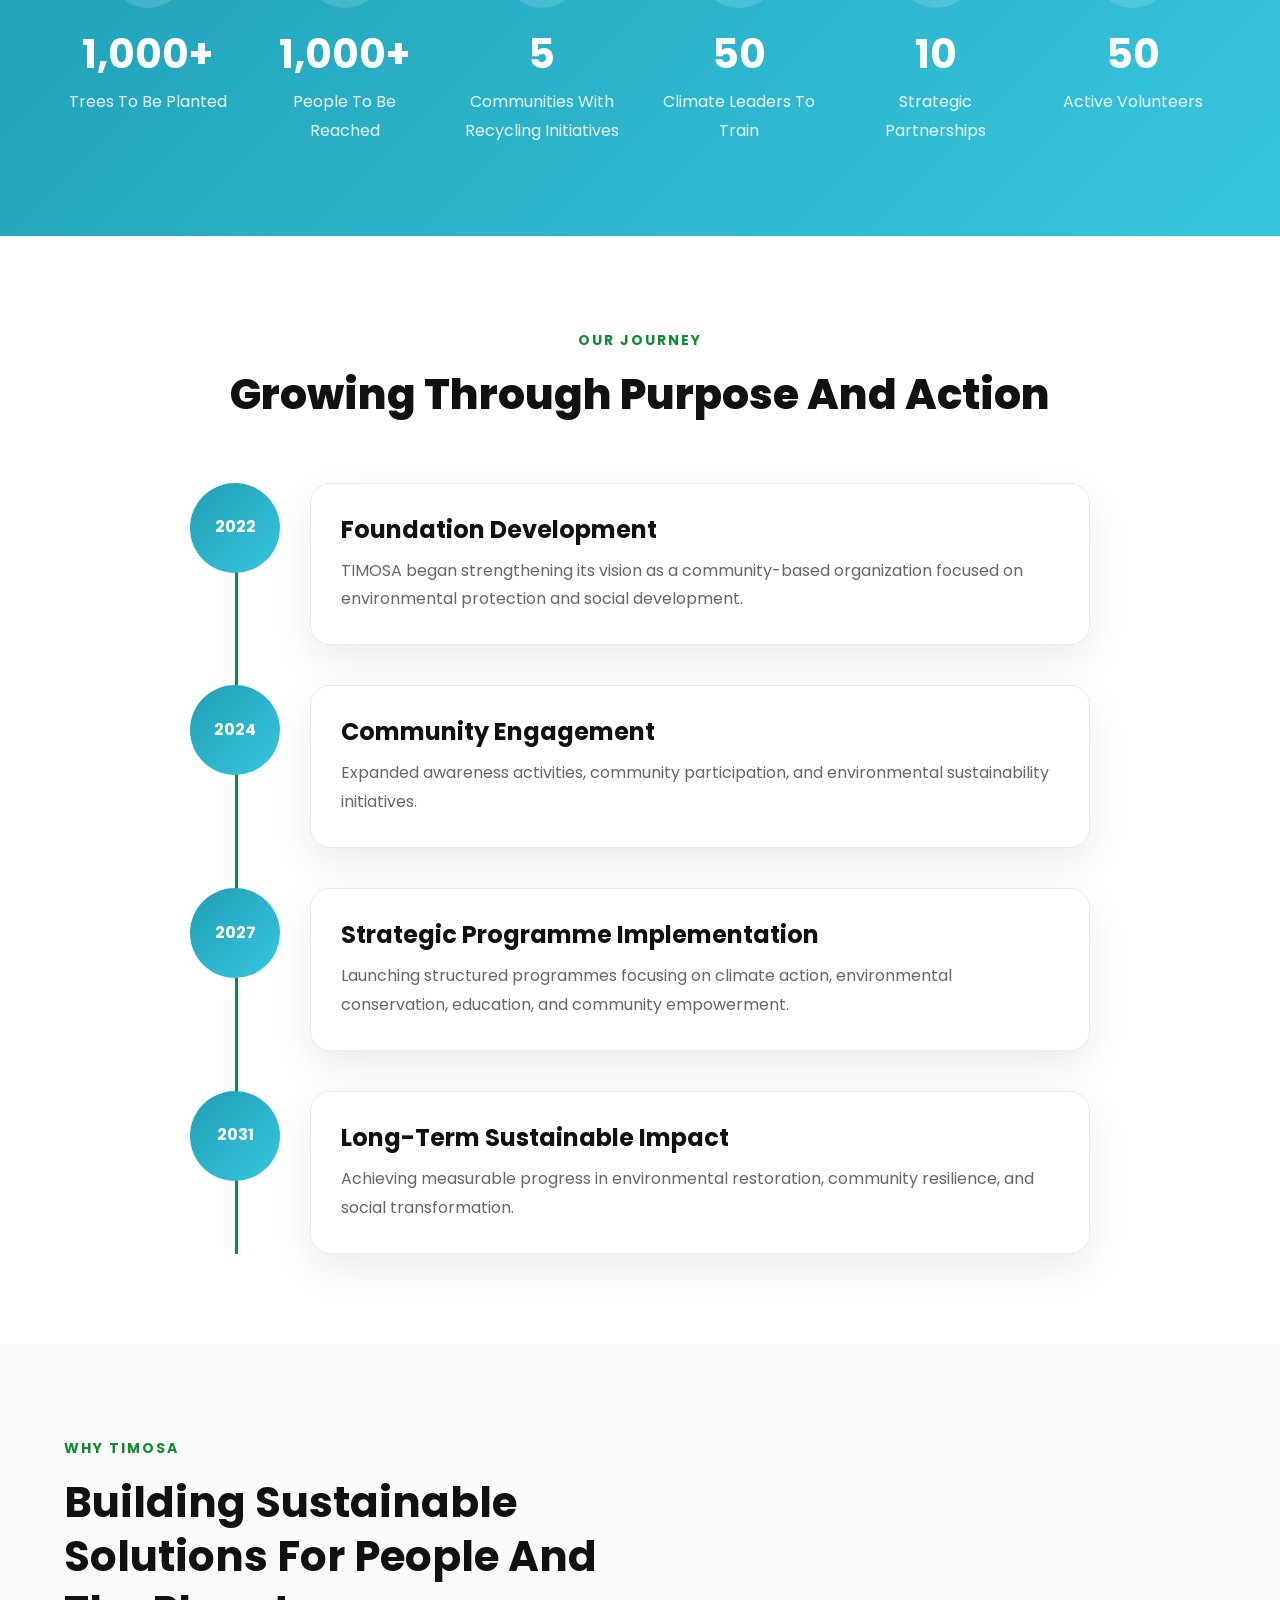
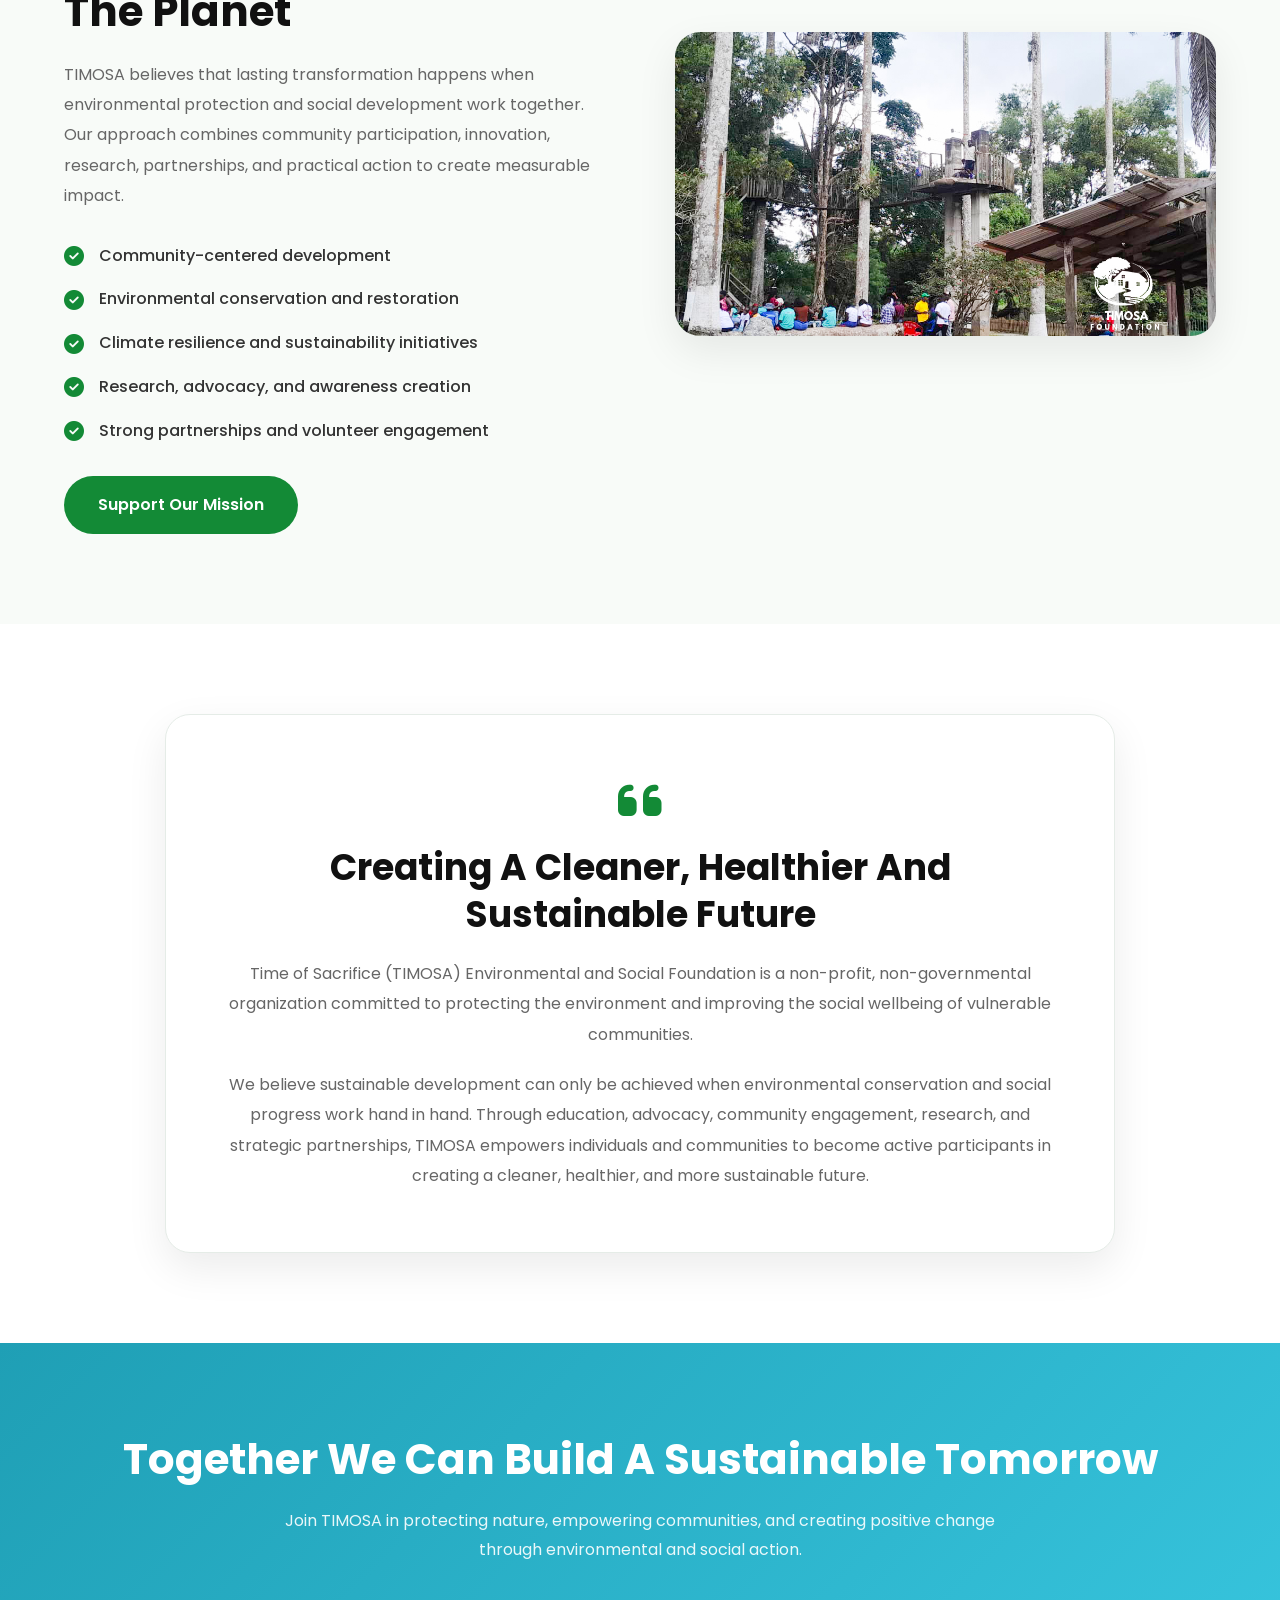
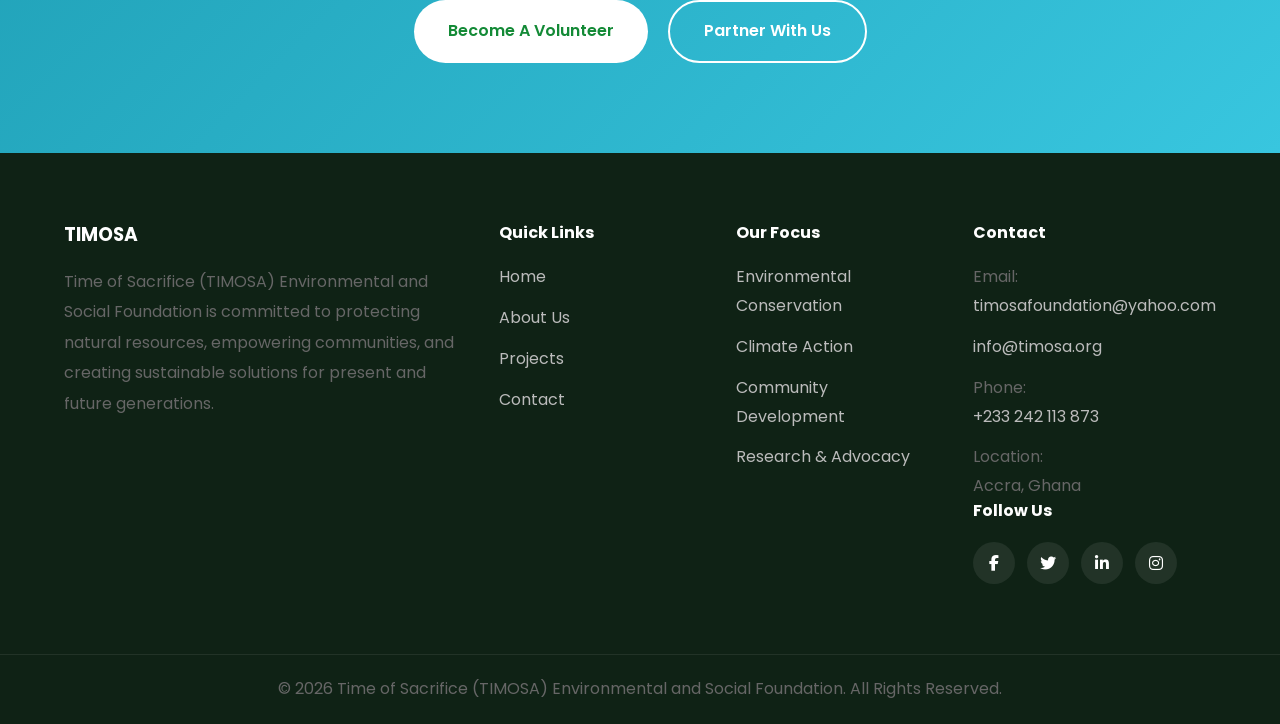
==== commit 2bb3e324: "Update about.html" ====
--- a/about.html
+++ b/about.html
@@ -2357,41 +2357,25 @@
 
 <div class="footer-social">
 
-
-<h4>
-Follow Us
-</h4>
-
-
-
-
-<div class="socials">
-
-
-<a href="#">
-<i class="fab fa-facebook-f"></i>
-</a>
-
-
-<a href="#">
-<i class="fab fa-x-twitter"></i>
-</a>
-
-
-<a href="#">
-<i class="fab fa-linkedin-in"></i>
-</a>
-
-
-<a href="#">
-<i class="fab fa-instagram"></i>
-</a>
-
-
-
-</div>
-
-
+	<div class="footer-links"> 
+	<h4>Contact</h4>
+			<p>Email:</p>
+			 <a href="mailto:timosafoundation@yahoo.com"> timosafoundation@yahoo.com </a>
+			 <a href="mailto:info@timosa.org"> info@timosa.org </a>
+			 <p>Phone:</p>
+			<p><a href="tel:+233242113873">+233 242 113 873</a></p>
+			<p>Location:</p>
+			<p>Accra, Ghana</p>
+	</div>
+	
+        <h4>Follow Us</h4>
+
+            <div class="socials">
+                <a href="#"><i class="fab fa-facebook-f"></i></a>
+                <a href="#"><i class="fab fa-twitter"></i></a>
+                <a href="#"><i class="fab fa-linkedin-in"></i></a>
+                <a href="#"><i class="fab fa-instagram"></i></a>
+            </div>
 
 </div>
 
@@ -2471,4 +2455,4 @@
 </body>
 
 
-</html>+</html>
--- a/css/about.css
+++ b/css/about.css
@@ -228,129 +228,199 @@
 }
 
 
-/*==================================================
+ /*==================================================
 HEADER
 ==================================================*/
 
 .page-header{
-
     position:fixed;
-
     top:0;
-
     left:0;
-
     width:100%;
-
-    z-index:999;
-
+    z-index:1000;
     background:rgba(255,255,255,.97);
-
     backdrop-filter:blur(12px);
-
     box-shadow:0 5px 20px rgba(0,0,0,.05);
-
 }
 
 .navbar{
-
     height:82px;
-
     display:flex;
-
     justify-content:space-between;
-
     align-items:center;
-
 }
 
 .logo{
-
     display:flex;
-
     align-items:center;
-
     gap:12px;
-
 }
 
 .logo img{
-
+    height:50px;
     width:auto;
-
-    height:50px;
-
 }
 
 .logo span{
-
     font-size:24px;
-
     font-weight:800;
-
     color:var(--primary);
-
-}
+}
+
+/*==============================
+DESKTOP MENU
+==============================*/
 
 .nav-links{
-
     display:flex;
-
     align-items:center;
-
     gap:35px;
-
+}
+
+.nav-links li{
+    list-style:none;
 }
 
 .nav-links a{
-
+    position:relative;
+    display:inline-block;
     font-size:15px;
-
     font-weight:600;
-
     color:#444;
-
     transition:.3s;
-
-    position:relative;
-
 }
 
 .nav-links a:hover,
-
 .nav-links a.active{
-
     color:var(--primary);
-
 }
 
 .nav-links a::after{
-
     content:"";
-
     position:absolute;
-
     left:0;
-
     bottom:-8px;
-
     width:0;
-
     height:2px;
-
     background:var(--primary);
-
     transition:.3s;
-
 }
 
 .nav-links a:hover::after,
-
 .nav-links a.active::after{
-
     width:100%;
-
-}
+}
+
+/*==============================
+HAMBURGER BUTTON
+==============================*/
+
+.menu-toggle{
+    display:none;
+    width:45px;
+    height:45px;
+    cursor:pointer;
+    justify-content:center;
+    align-items:center;
+    flex-direction:column;
+    gap:6px;
+    z-index:1100;
+}
+
+.menu-toggle span{
+    width:28px;
+    height:3px;
+    background:var(--primary);
+    border-radius:20px;
+    transition:.35s ease;
+}
+
+/*==============================
+HAMBURGER ANIMATION
+==============================*/
+
+.menu-toggle.active span:nth-child(1){
+    transform:translateY(9px) rotate(45deg);
+}
+
+.menu-toggle.active span:nth-child(2){
+    opacity:0;
+}
+
+.menu-toggle.active span:nth-child(3){
+    transform:translateY(-9px) rotate(-45deg);
+}
+
+/*==================================================
+MOBILE MENU
+==================================================*/
+
+@media (max-width:991px){
+
+    .menu-toggle{
+        display:flex;
+    }
+
+    .nav-links{
+
+        position:fixed;
+
+        top:82px;
+        left:-100%;
+
+        width:100%;
+        height:calc(100vh - 82px);
+
+        display:flex;
+        flex-direction:column;
+        align-items:flex-start;
+        justify-content:flex-start;
+
+        gap:0;
+
+        padding:30px;
+
+        background:#fff;
+
+        overflow-y:auto;
+
+        transition:left .35s ease;
+
+        z-index:999;
+    }
+
+    .nav-links.active{
+        left:0;
+    }
+
+    .nav-links li{
+        width:100%;
+    }
+
+    .nav-links li a{
+
+        display:block;
+
+        width:100%;
+
+        padding:18px 0;
+
+        font-size:18px;
+
+        border-bottom:1px solid #ececec;
+    }
+
+    .donate-btn{
+        display:none;
+    }
+
+    body.menu-open{
+        overflow:hidden;
+    }
+}
+
+
+
 
 
 /*==================================================
@@ -1549,4 +1619,296 @@
         align-items:center;
     }
 
+}
+
+/*============================
+Mobile Device Responsiveness
+============================*/
+/*==================================================
+COMPLETE RESPONSIVE DESIGN
+==================================================*/
+
+/* Large Tablets */
+@media (max-width:1200px){
+
+    .container{
+        width:94%;
+    }
+
+    .about-grid{
+        gap:40px;
+    }
+
+    .hero-content h1{
+        font-size:52px;
+    }
+
+}
+
+
+/* Tablets */
+@media (max-width:992px){
+
+    section{
+        padding:70px 0;
+    }
+
+    .section-title h2{
+        font-size:36px;
+    }
+
+    .about-grid{
+        grid-template-columns:1fr;
+        gap:50px;
+    }
+
+    .about-image{
+        order:1;
+    }
+
+    .about-content{
+        order:2;
+    }
+
+    .mission-box{
+        grid-template-columns:1fr;
+    }
+
+    .feature-grid{
+        grid-template-columns:repeat(2,1fr);
+    }
+
+    .pillar-grid{
+        grid-template-columns:1fr;
+    }
+
+    .impact-grid{
+        grid-template-columns:repeat(3,1fr);
+    }
+
+    .footer-grid{
+        grid-template-columns:repeat(2,1fr);
+    }
+
+}
+
+@media (max-width:768px){
+
+    section{
+        padding:60px 0;
+    }
+
+    .container{
+        width:92%;
+    }
+
+    .about-hero{
+
+        min-height:420px;
+        margin-top:82px;
+        padding:50px 20px;
+
+    }
+
+    .hero-content h1{
+
+        font-size:38px;
+
+    }
+
+    .hero-content p{
+
+        font-size:16px;
+
+    }
+
+    .section-title{
+
+        margin-bottom:40px;
+
+    }
+
+    .section-title h2{
+
+        font-size:30px;
+
+    }
+
+    .about-content h2{
+
+        font-size:32px;
+
+    }
+
+    .mission-box{
+
+        grid-template-columns:1fr;
+
+    }
+
+    .feature-grid{
+
+        grid-template-columns:1fr;
+
+    }
+
+    .objective-grid{
+
+        grid-template-columns:1fr;
+
+    }
+
+    .objective-card{
+
+        flex-direction:column;
+        text-align:center;
+
+    }
+
+    .impact-grid{
+
+        grid-template-columns:repeat(2,1fr);
+
+    }
+
+    .statement-box{
+
+        padding:35px 25px;
+
+    }
+
+    .statement-box h2{
+
+        font-size:28px;
+
+    }
+
+    .cta h2{
+
+        font-size:30px;
+
+    }
+
+    .cta-buttons{
+
+        flex-direction:column;
+
+    }
+
+    .footer-grid{
+
+        grid-template-columns:1fr;
+        text-align:center;
+
+    }
+
+    .socials{
+
+        justify-content:center;
+
+    }
+
+}
+
+@media (max-width:576px){
+
+    .container{
+
+        width:94%;
+
+    }
+
+    .hero-content h1{
+
+        font-size:30px;
+
+    }
+
+    .hero-content p{
+
+        font-size:15px;
+
+    }
+
+    .section-title h2{
+
+        font-size:26px;
+
+    }
+
+    .about-content h2{
+
+        font-size:28px;
+
+    }
+
+    .about-image::before,
+    .about-image::after{
+
+        display:none;
+
+    }
+
+    .impact-grid{
+
+        grid-template-columns:1fr;
+
+    }
+
+    .timeline-item{
+
+        flex-direction:column;
+
+    }
+
+    .timeline-wrapper::before{
+
+        display:none;
+
+    }
+
+    .timeline-item .year{
+
+        margin-bottom:15px;
+
+    }
+
+    .feature-card,
+    .pillar-card,
+    .objective-card,
+    .statement-box{
+
+        padding:25px;
+
+    }
+
+}
+
+@media (max-width:991px){
+
+    .nav-links{
+
+        position:fixed;
+        top:82px;
+        left:-100%;
+        width:100%;
+        height:calc(100vh - 82px);
+        background:#fff;
+        transition:.4s;
+
+    }
+
+    .nav-links.active{
+
+        left:0;
+
+    }
+
+}
+@media (max-width:991px){
+
+    .donate-btn{
+        display:none;
+    }
+
 }
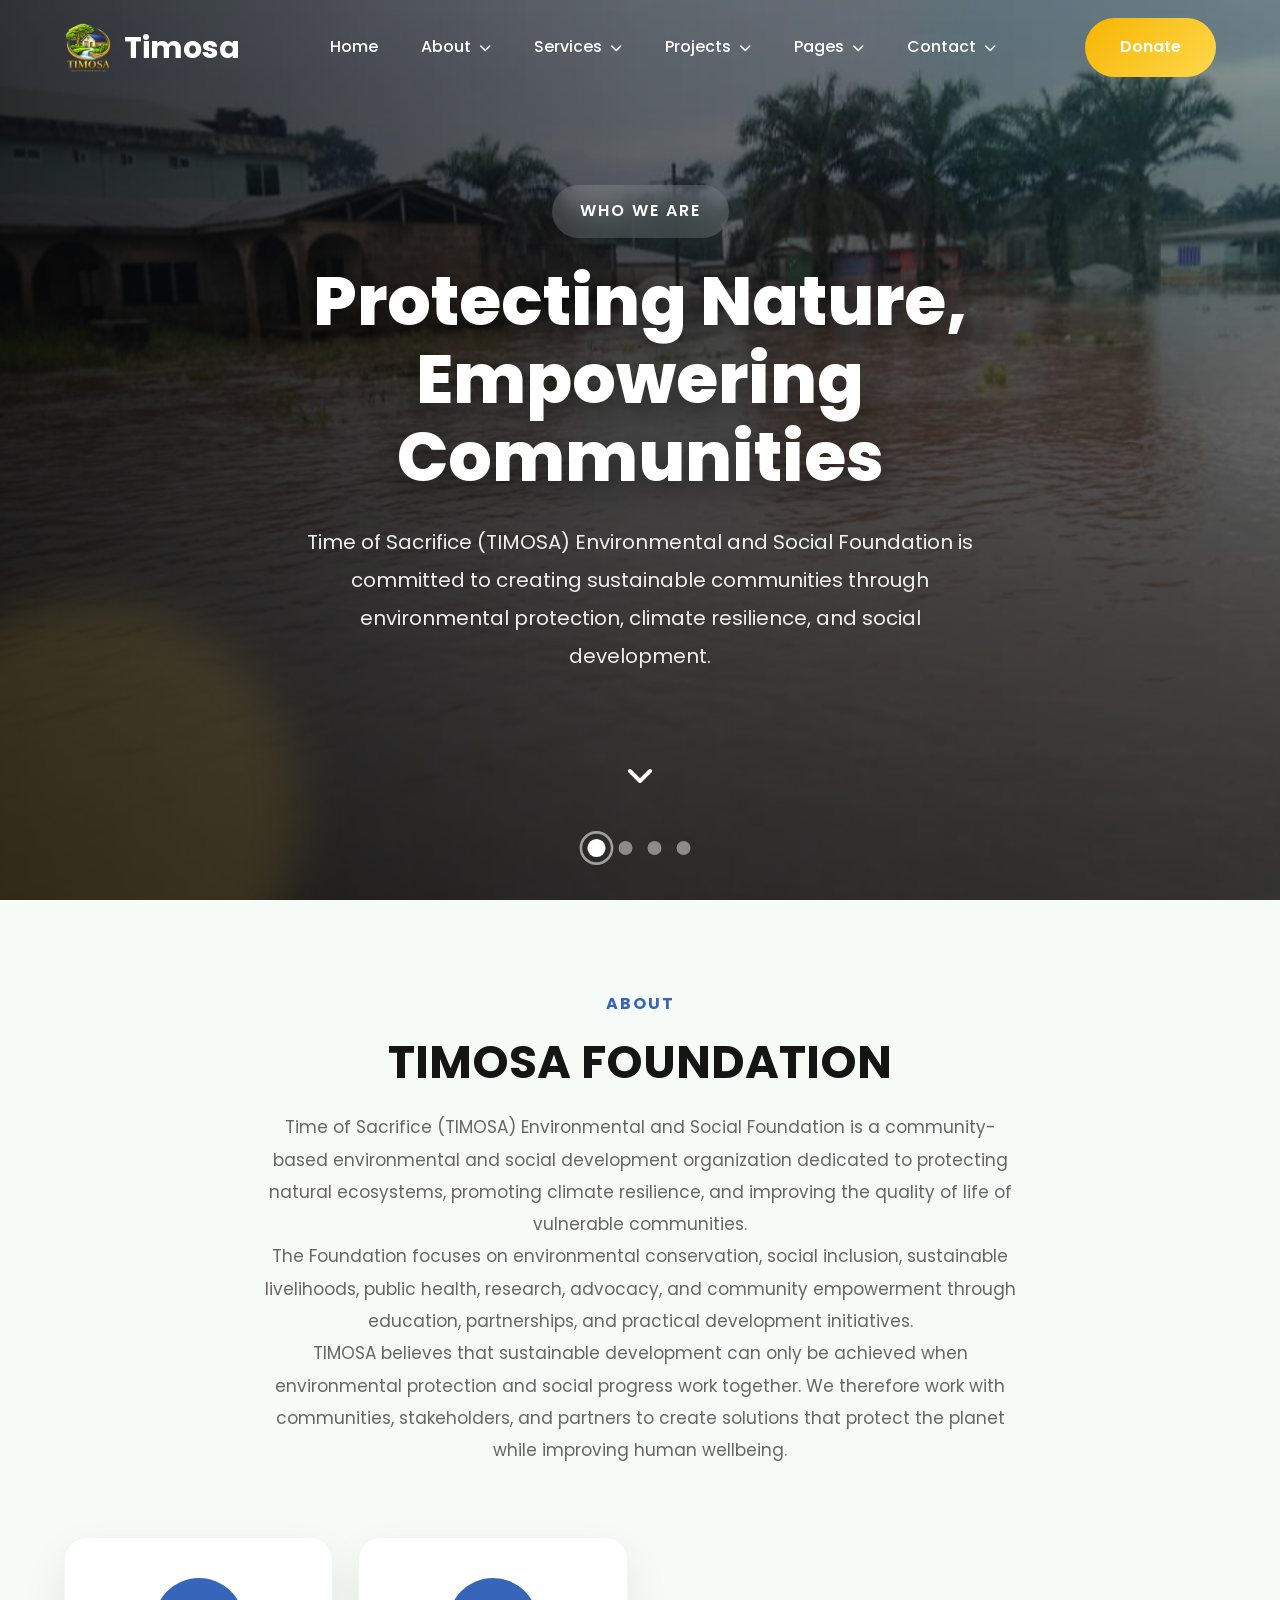
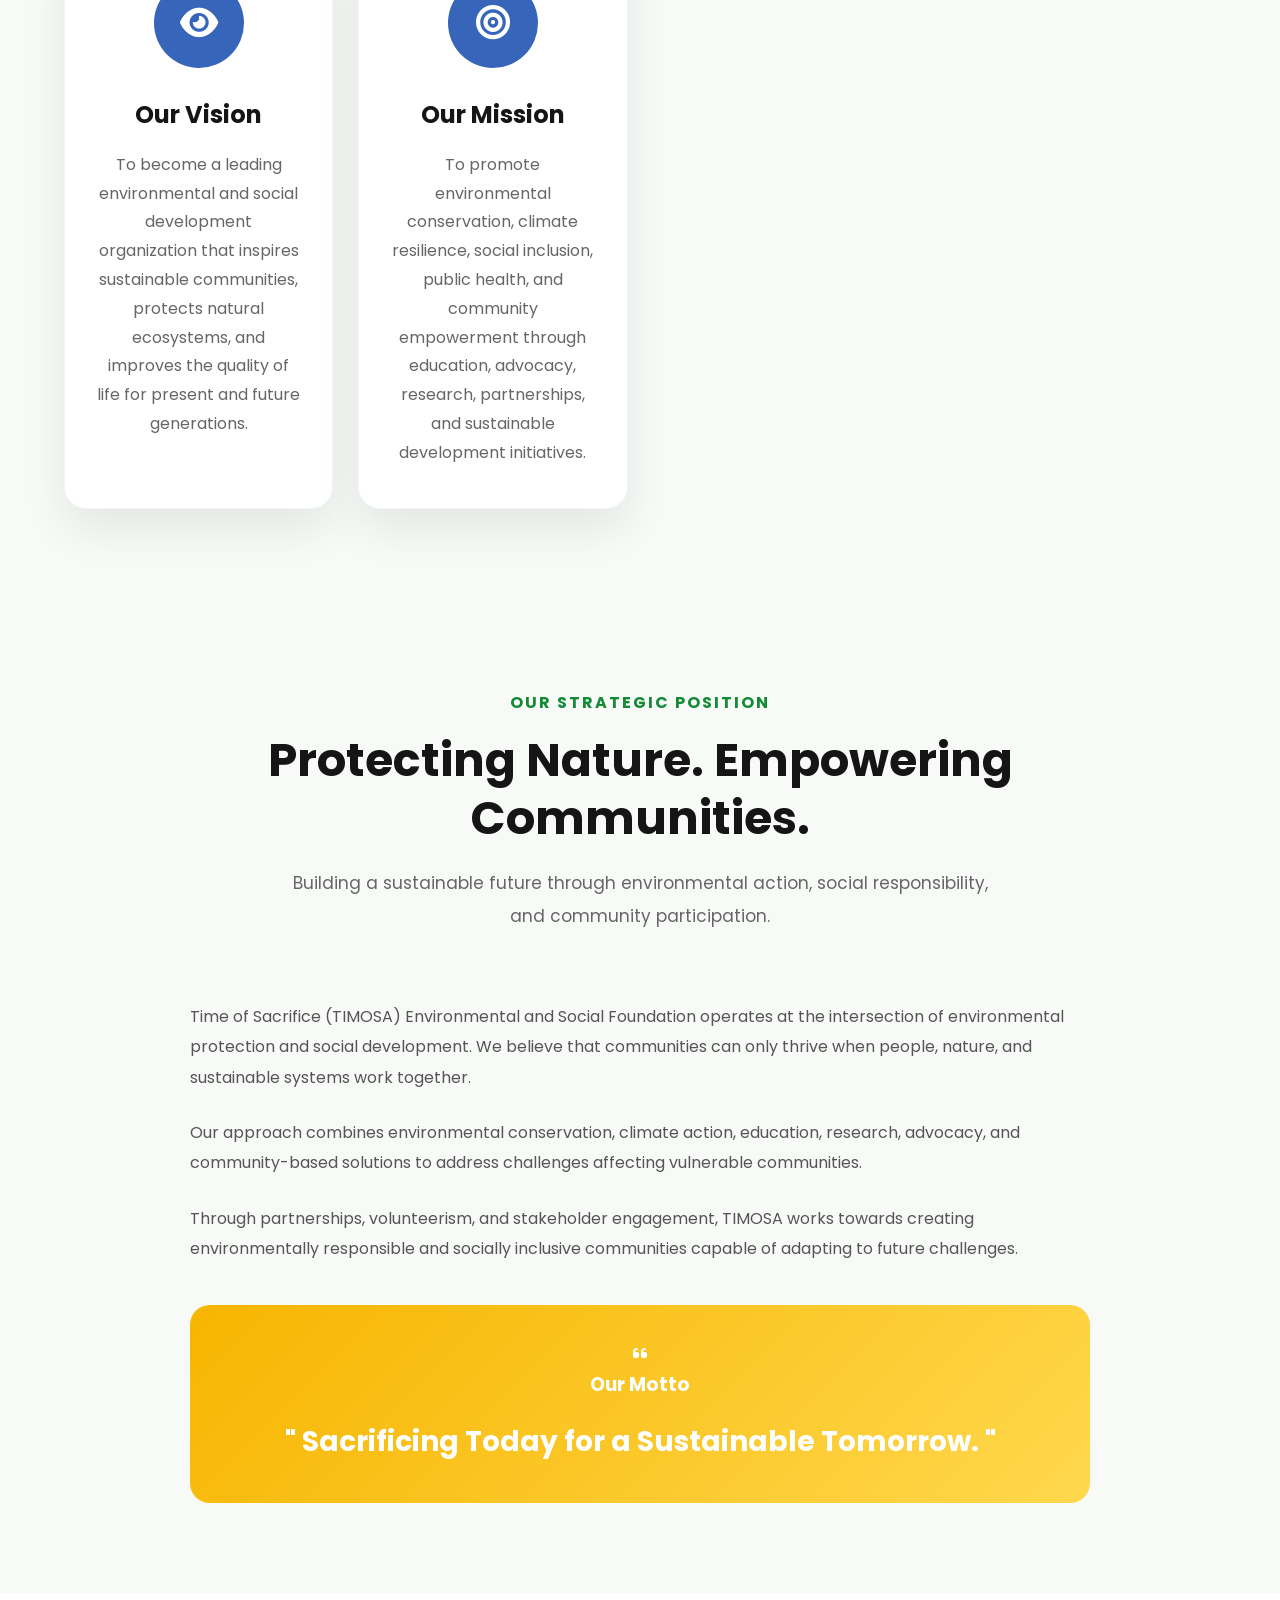
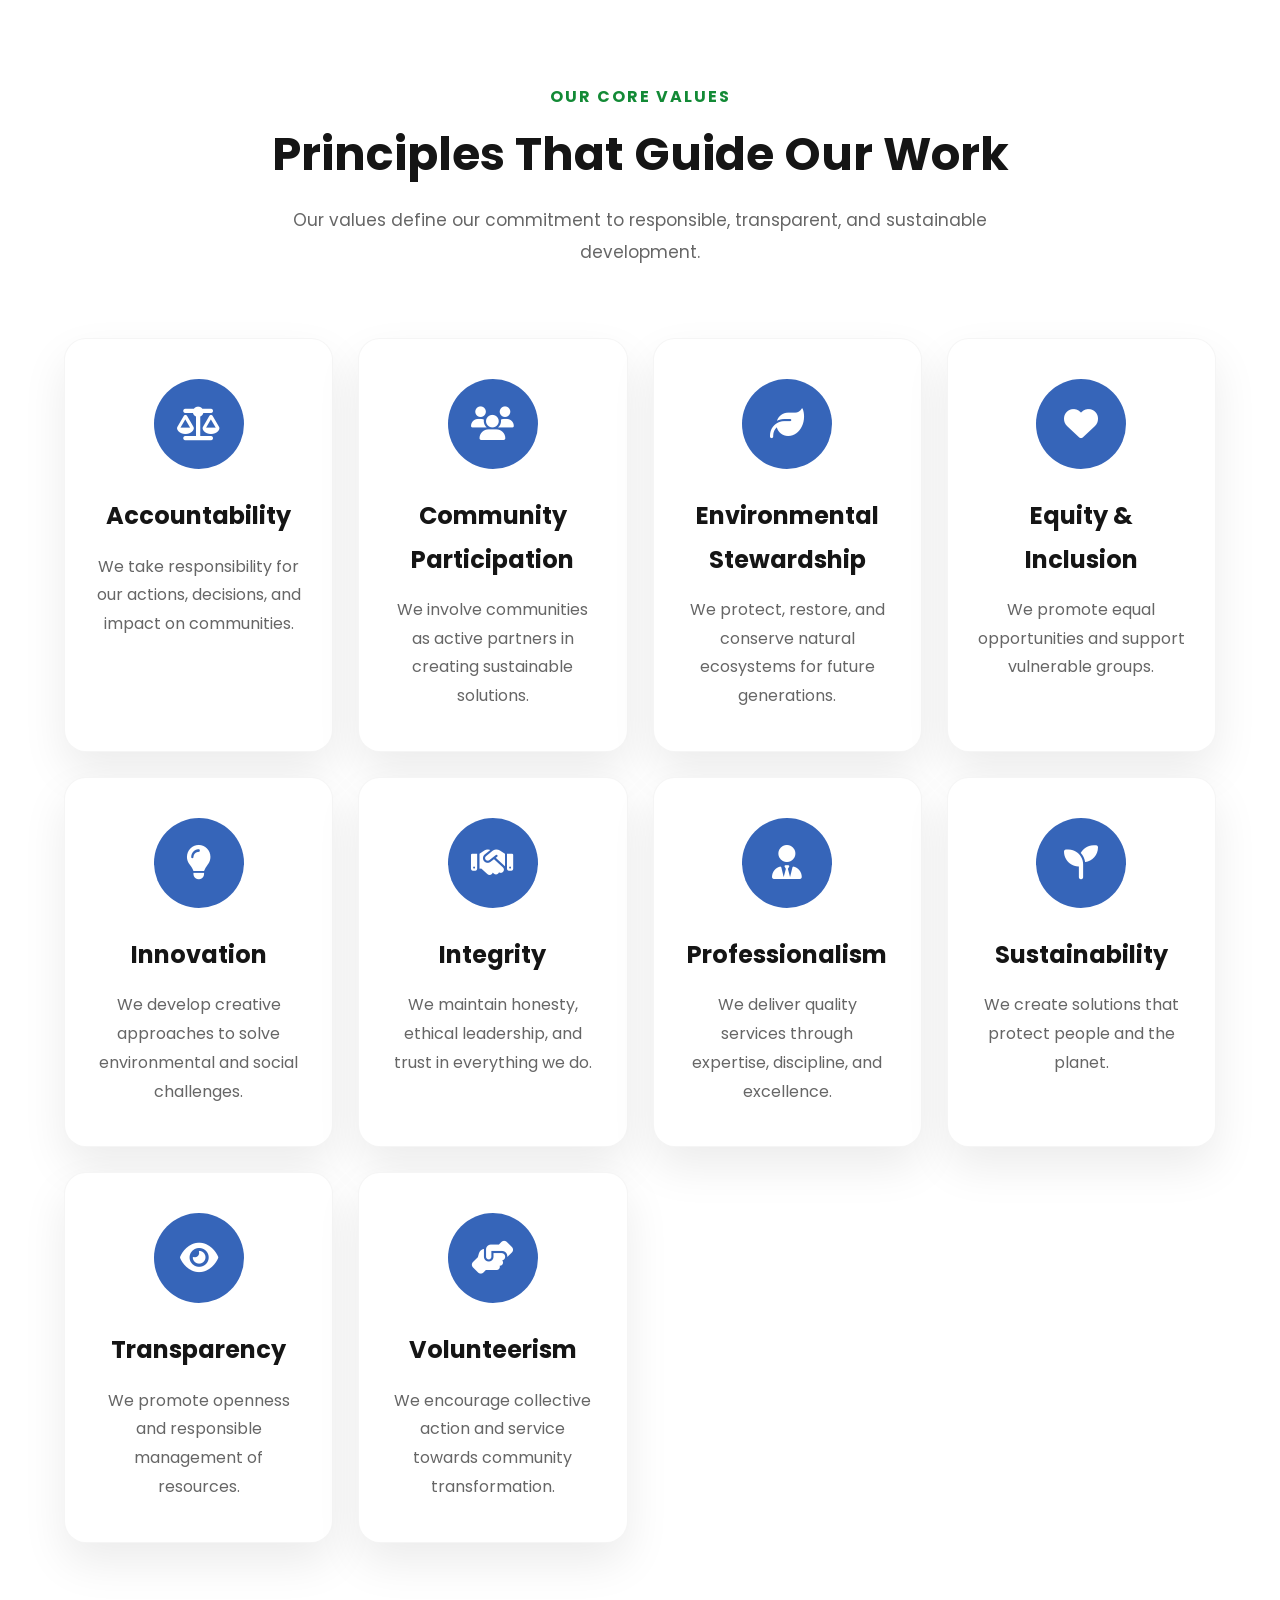
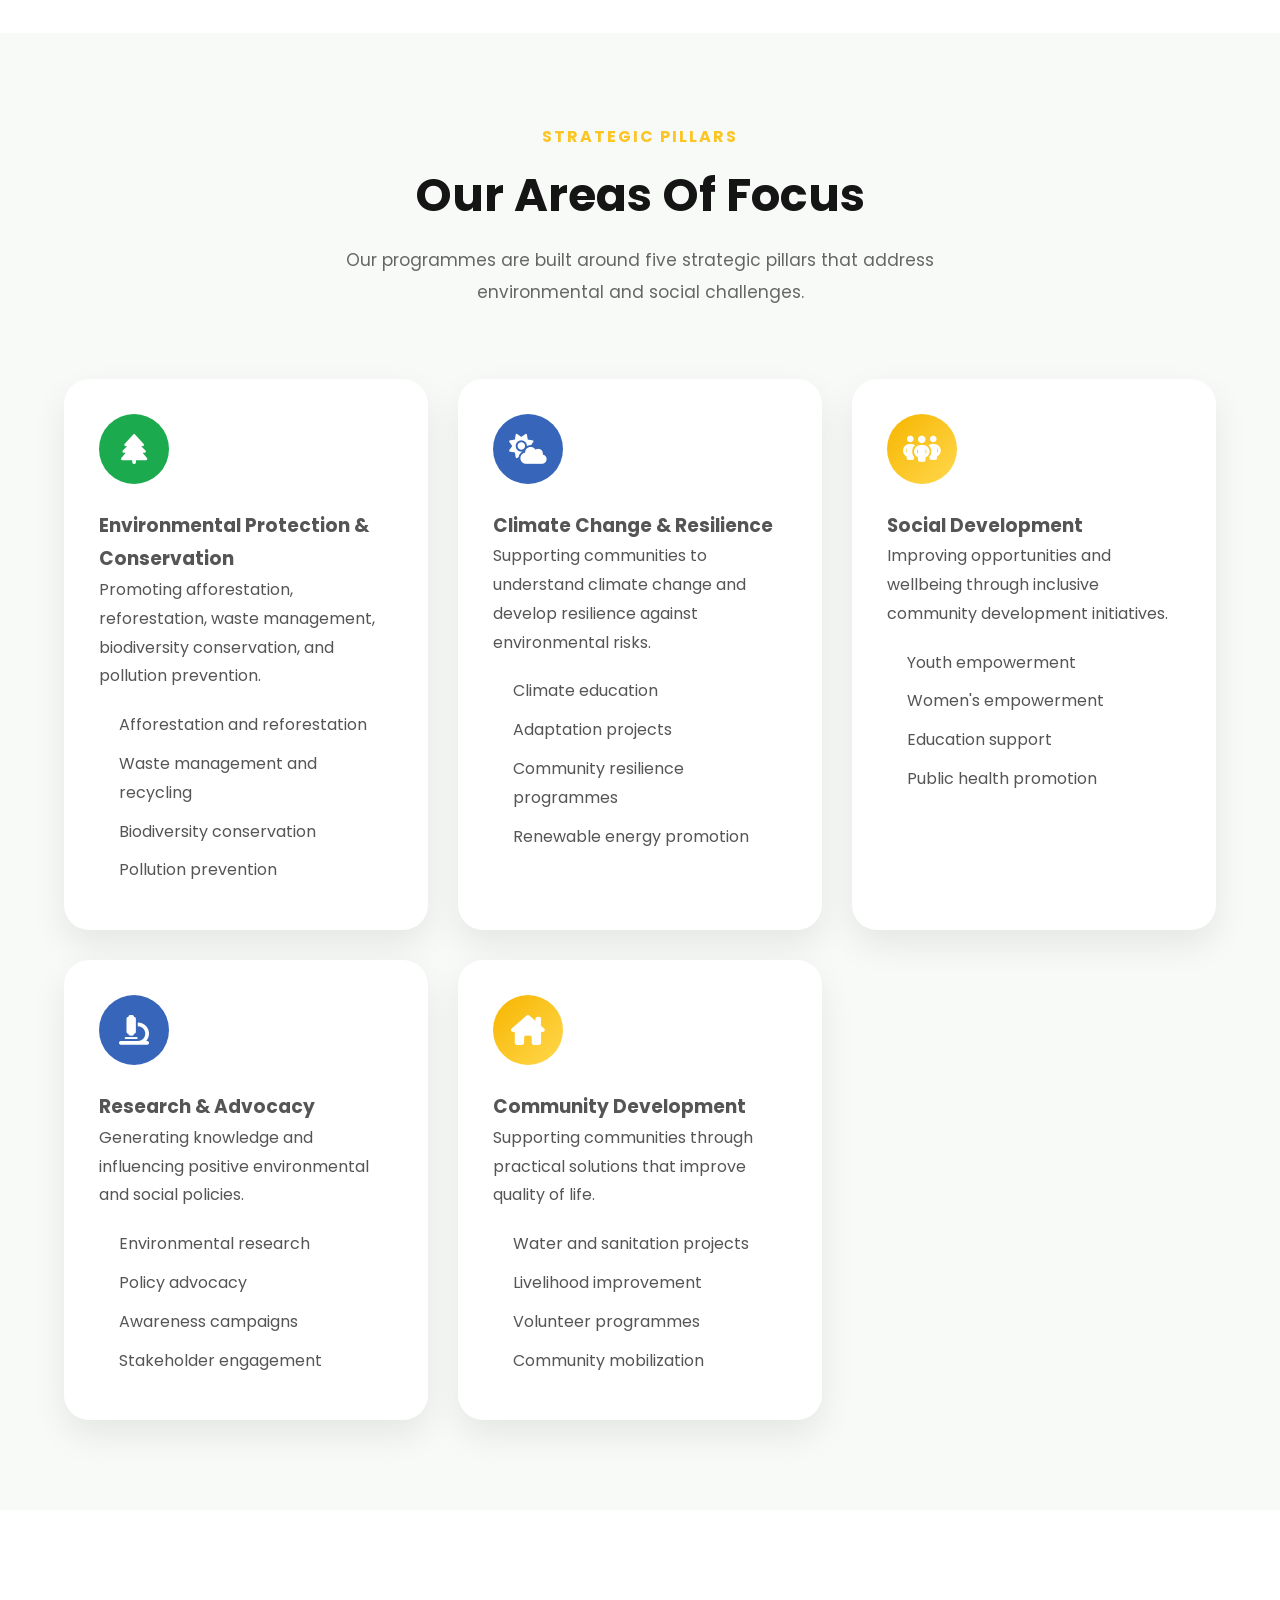
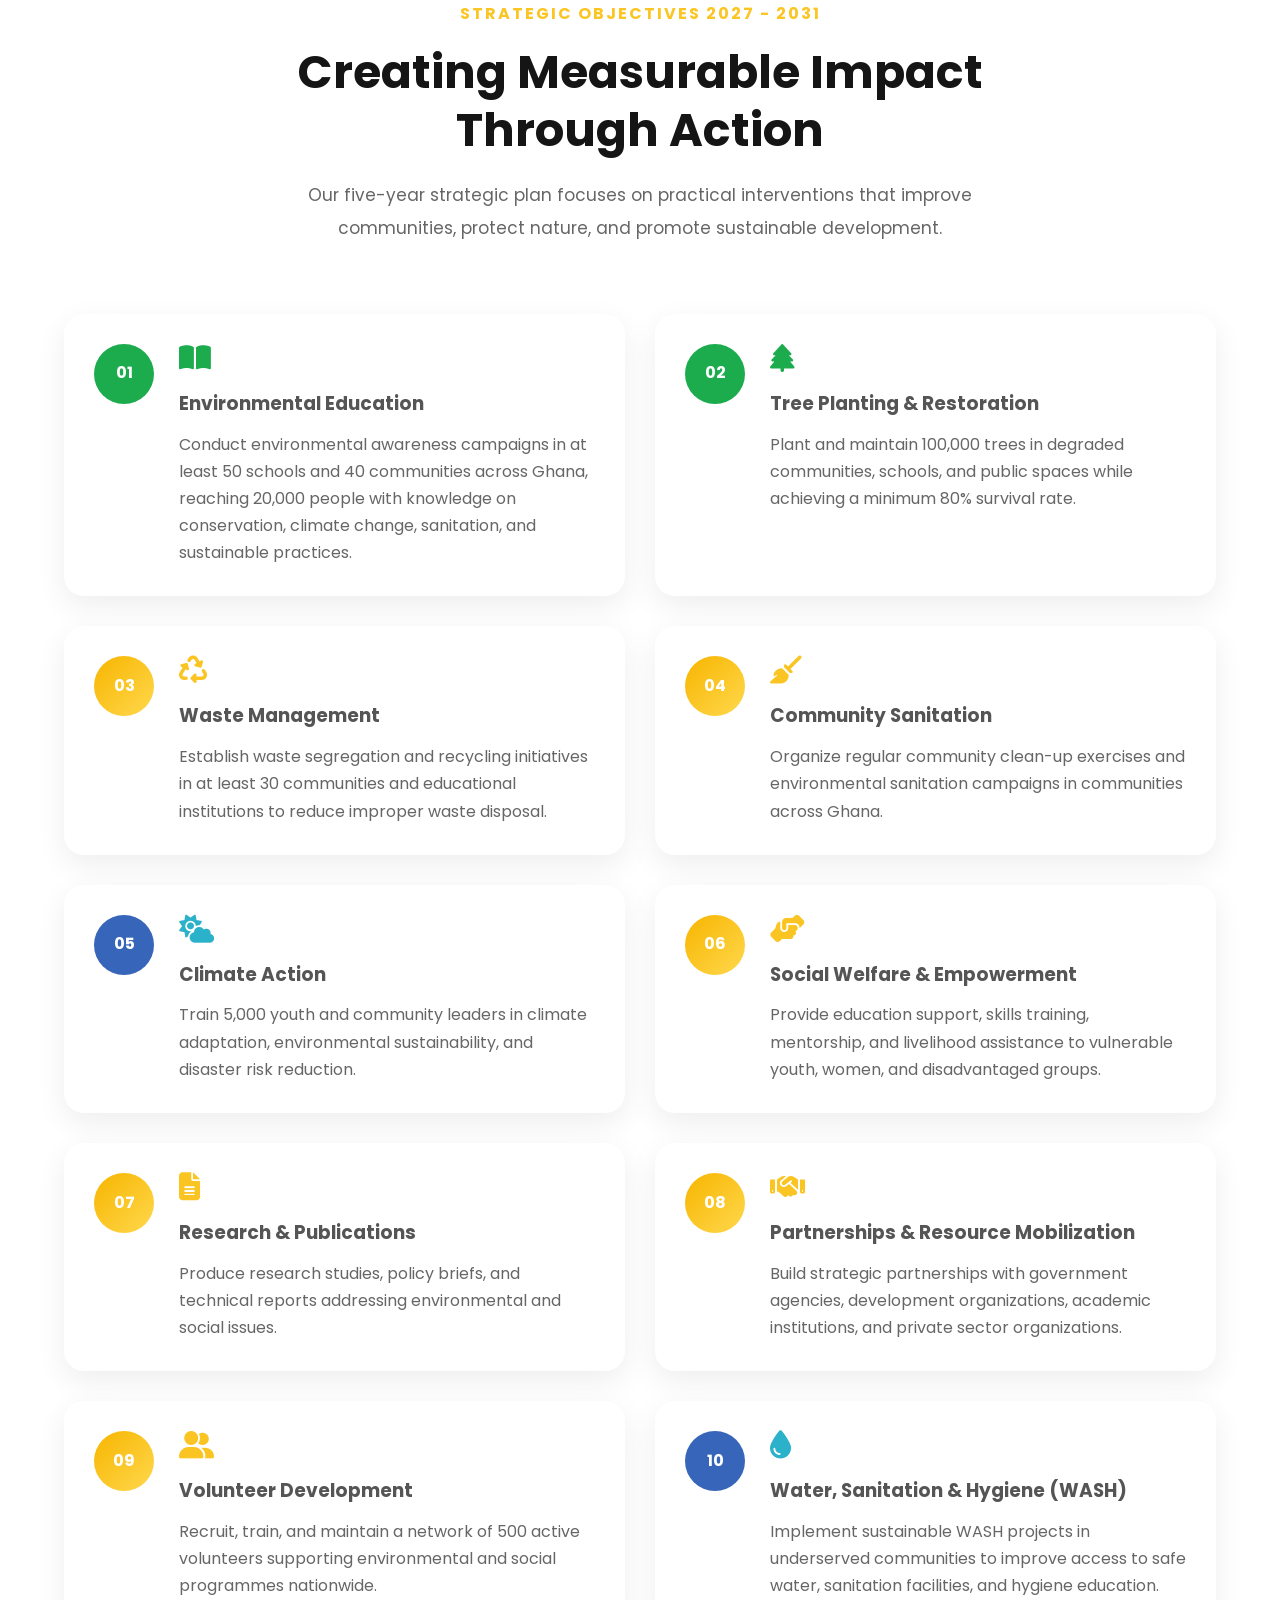
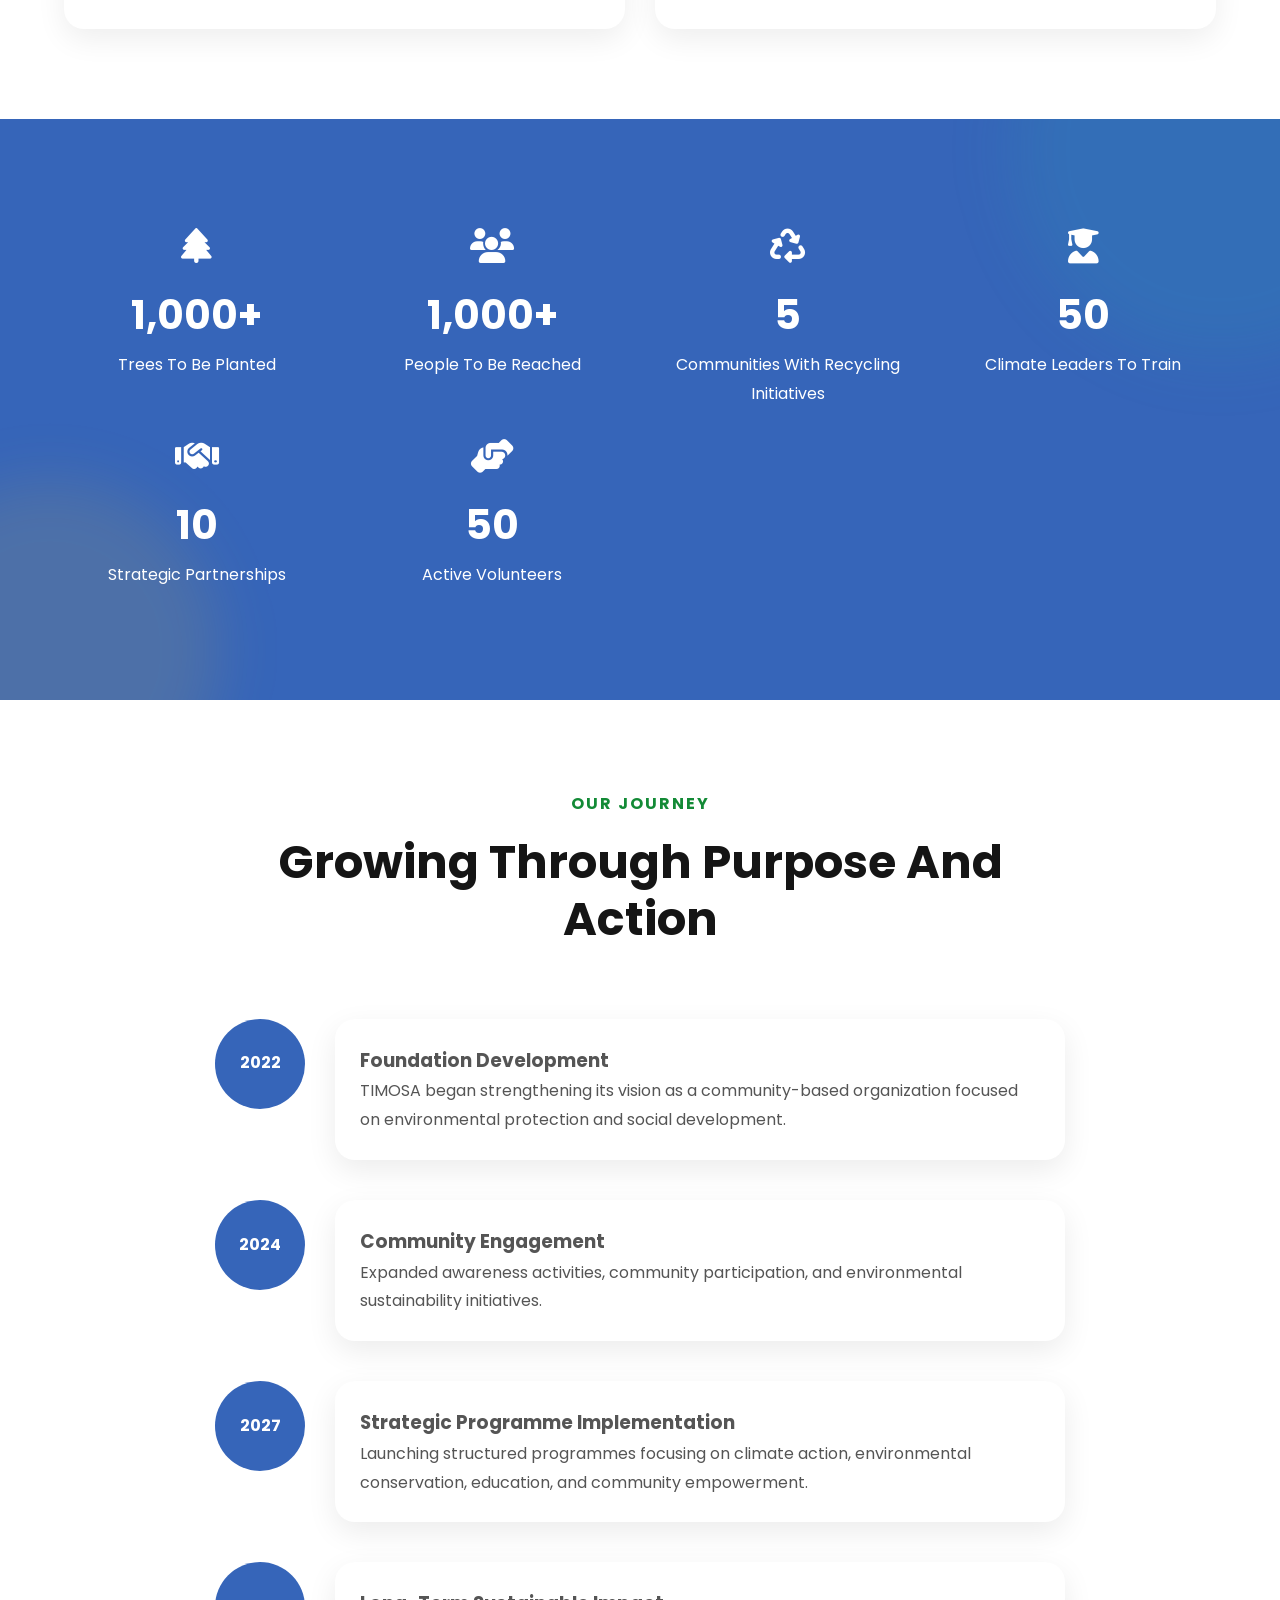
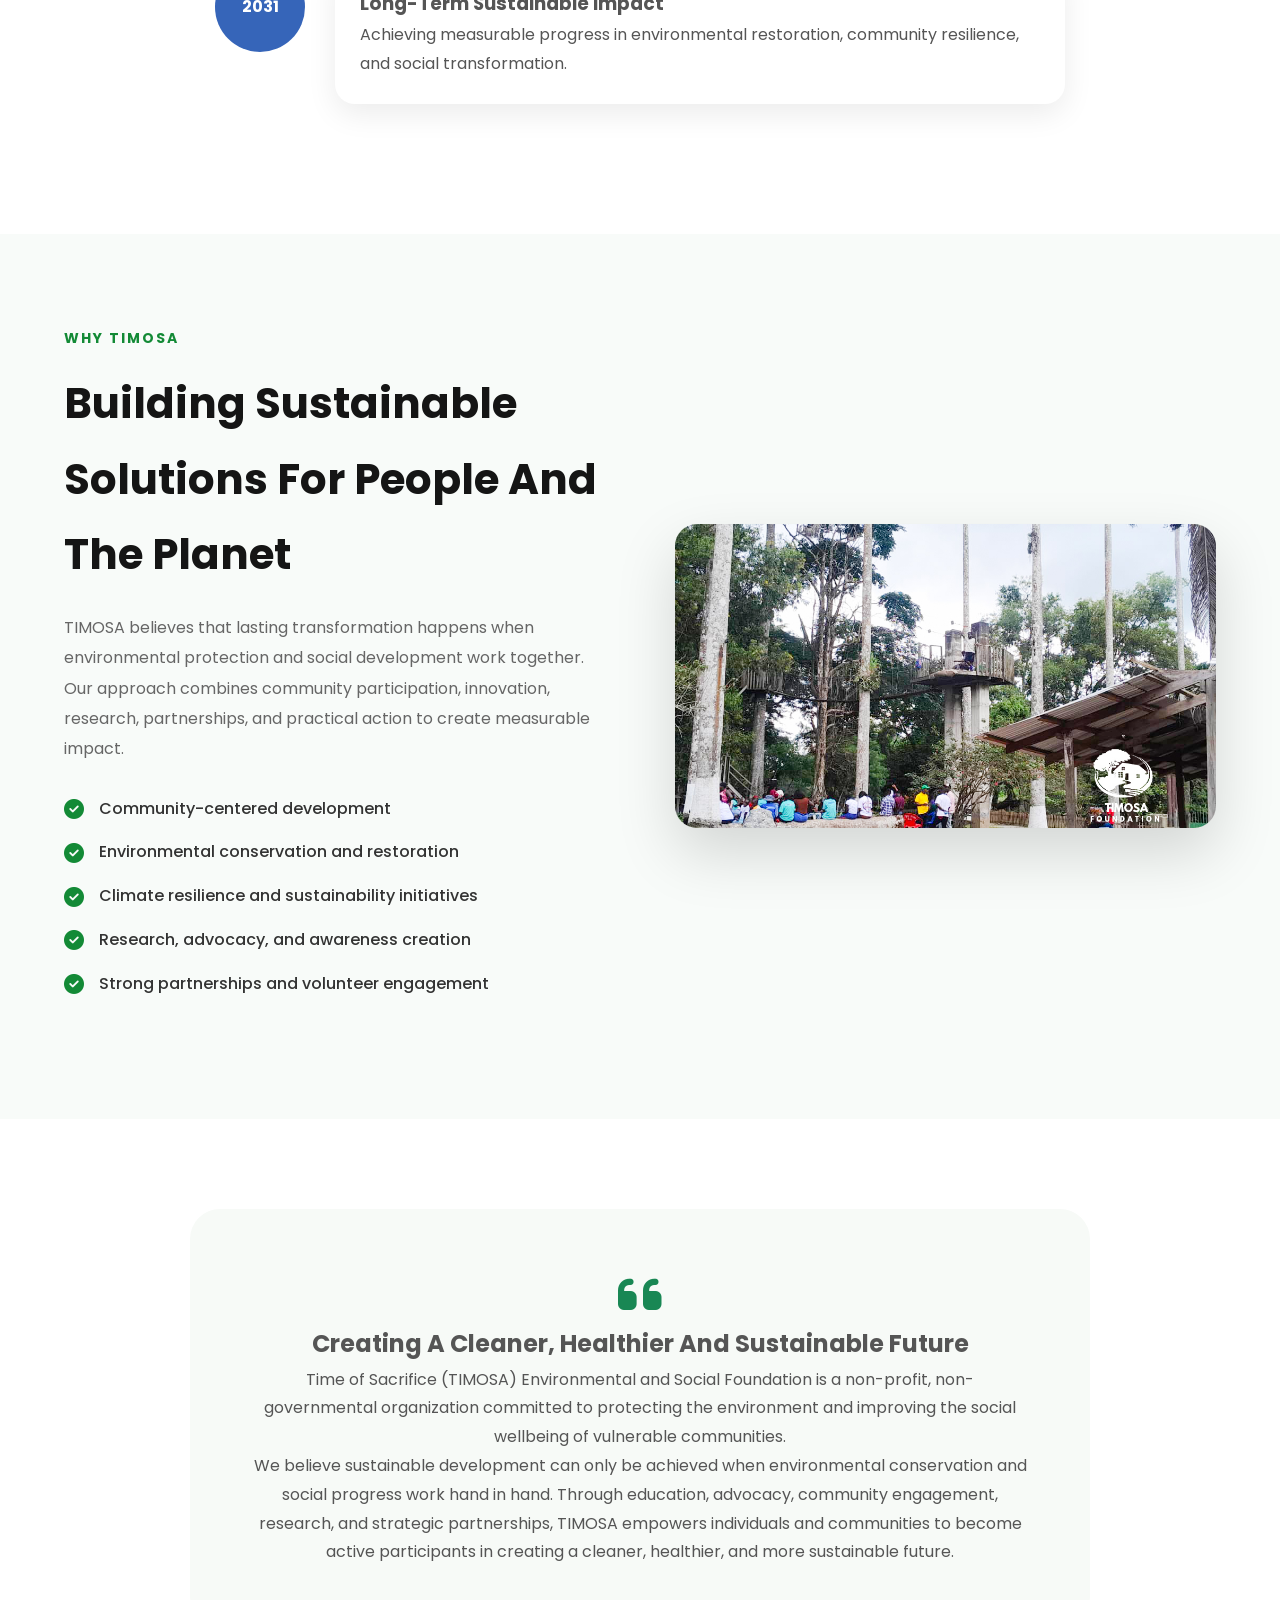
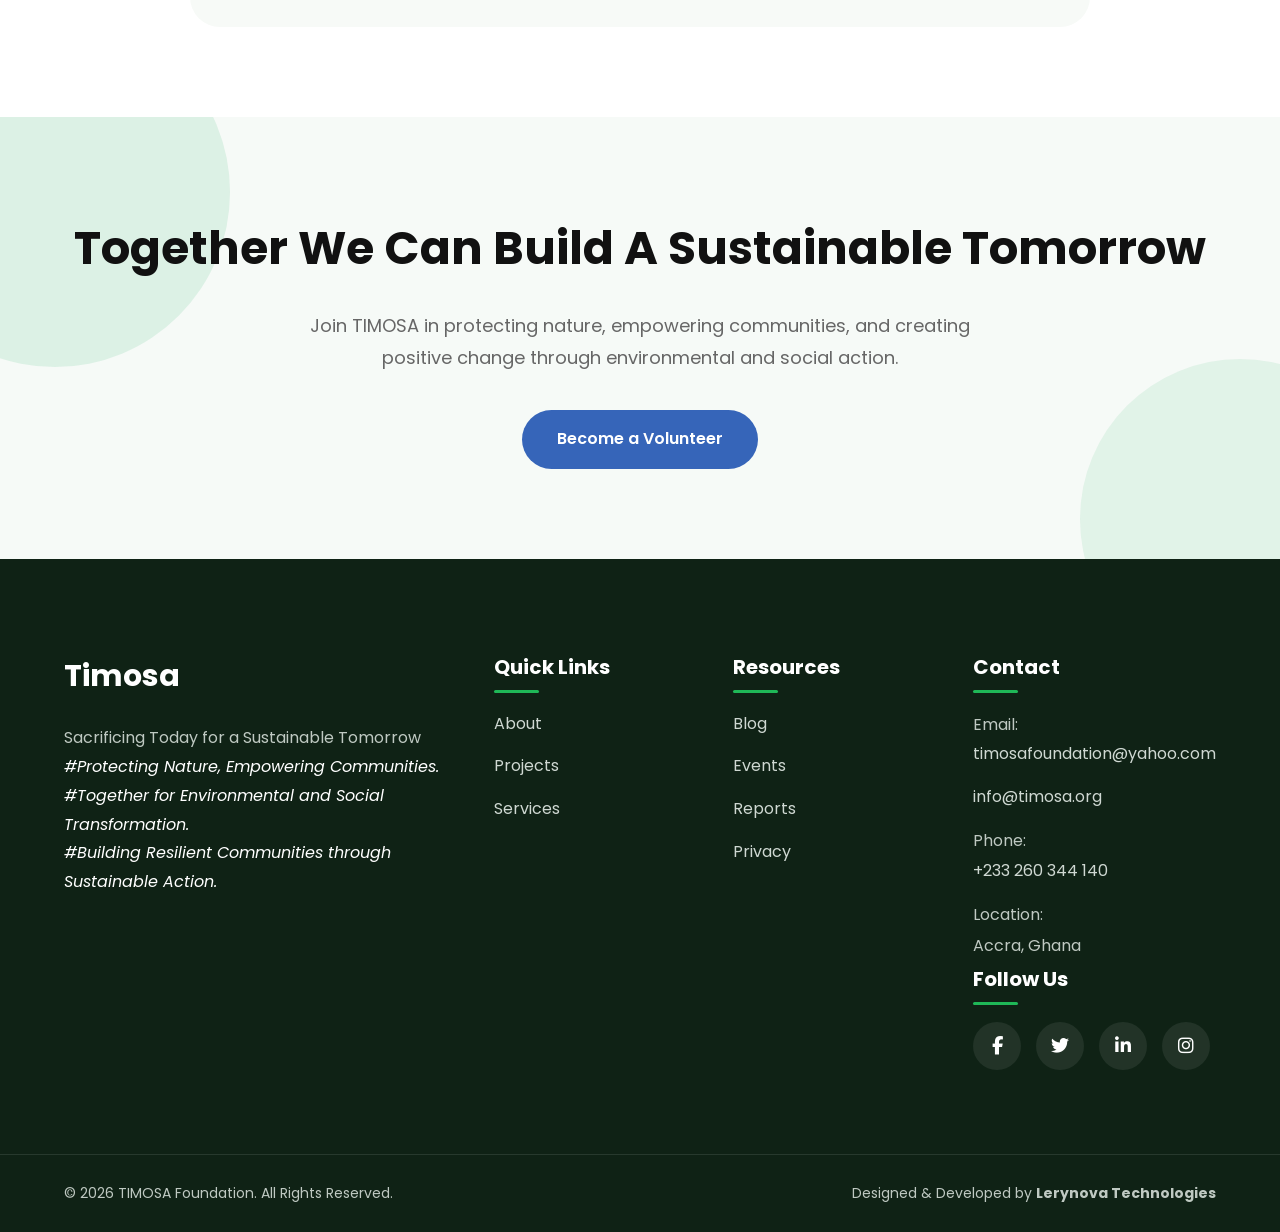
==== commit 31f57a5a: "Add files via upload" ====
--- a/about.html
+++ b/about.html
@@ -1,325 +1,357 @@
 <!DOCTYPE html>
 <html lang="en">
-
 <head>
-
 <meta charset="UTF-8">
-
 <meta name="viewport" content="width=device-width, initial-scale=1.0">
 
-
-<title>
-About Us | TIMOSA Environmental and Social Foundation
-</title>
-
-
-<!-- Google Font -->
+<title>TIMOSA Foundation</title>
+
+<link rel="stylesheet" href="style.css">
+<link rel="stylesheet" href="css/services.css">
+
+<link rel="preconnect" href="https://fonts.googleapis.com">
+<link rel="preconnect" href="https://fonts.gstatic.com" crossorigin>
 
 <link href="https://fonts.googleapis.com/css2?family=Poppins:wght@300;400;500;600;700;800&display=swap" rel="stylesheet">
 
-
-<!-- Font Awesome -->
-
 <link rel="stylesheet"
-href="https://cdnjs.cloudflare.com/ajax/libs/font-awesome/6.6.0/css/all.min.css">
-
-
-<link rel="stylesheet" href="css/about.css">
-
-
+href="https://cdnjs.cloudflare.com/ajax/libs/font-awesome/6.5.2/css/all.min.css">
 
 </head>
-
-
 <body>
 
-
-
-<!--==========================
-HEADER
-===========================-->
-
-<header class="page-header">
-
-
-<nav class="navbar container">
-
-    <a href="index.html" class="logo">
-        <img src="logo/logo-green.png" alt="TIMOSA Logo">
-        <span>TIMOSA</span>
-    </a>
-
-    <ul class="nav-links" id="navLinks">
-
-        <li><a href="index.html">Home</a></li>
-
-        <li><a class="active" href="about.html">About</a></li>
-
-        <li><a href="#about">Mission</a></li>
-
-        <li><a href="#core_values">Core Values</a></li>
-
-        <li><a href="#strategies">Strategic Pillar/Objectives</a></li>
-
-        <li><a href="#story">Our Story</a></li>
-
-        <li class="donate-btn">
-            <a href="#" class="btn-primary" style=" background:linear-gradient(135deg,#f7b500,#ffd84d); color: white;">Donate</a>
-        </li>
-
-    </ul>
-
-    <div class="menu-toggle" id="menuToggle">
+<!--==================================
+PRELOADER
+===================================-->
+
+<div id="preloader">
+    <div class="loader">
         <span></span>
         <span></span>
         <span></span>
     </div>
-
-</nav>
-
-
-
-
-
-
+</div>
+
+<!--==================================
+HEADER
+===================================-->
+
+<header id="header">
+
+    <div class="container">
+
+        <nav class="navbar">
+
+            <a href="#" class="logo">
+				<img src="logo/logo-green.png" height="50px;">
+                Timosa
+            </a>
+
+            <ul class="nav-links">
+
+                <li class="dropdown">    
+				<a href="index.html">Home</a>
+
+
+
+                </li>
+
+                <li class="dropdown">
+
+                    <a href="about.html">
+                        About
+                        <i class="fas fa-chevron-down"></i>
+                    </a>
+					
+
+                    <div class="dropdown-menu">
+
+                        <a href="#mission">Mission</a>
+                        <a href="#values">Core Values</a>
+                        <a href="#strategies">Strategic Pillar/Objectives</a>
+						<a href="#story">Our Story</a>
+                        <a href="our_team.html">Our Team</a>
+
+                    </div>
+
+                </li>
+
+                <li class="dropdown">
+
+                    <a href="#">
+                        Services
+                        <i class="fas fa-chevron-down"></i>
+                    </a>
+
+                    <div class="dropdown-menu mega">
+
+                        <div>
+
+                            <a href="services.html"><h4>Solutions</h4></a>
+
+                            <a href="services.html">Community Clean Up</a>
+                            <a href="services.html">Clean Water</a>
+                            <a href="services.html">Reafforestation</a>
+
+                        </div>
+
+                        <div>
+
+                            <a href="programs.html"><h4>Programs</h4></a>
+
+                            <a href="programs.html">Health</a>
+                            <a href="programs.html">Education</a>
+                            <a href="programs.html">Environment</a>
+
+                        </div>
+
+                    </div>
+
+                </li>
+
+                <li class="dropdown">
+
+                    <a href="projects.html">
+                        Projects
+                        <i class="fas fa-chevron-down"></i>
+                    </a>
+
+                    <div class="dropdown-menu">
+
+                        <a href="projects.html">Current Projects</a>
+                        <a href="projects.html">Gallery</a>
+                        <a href="projects.html">Success Stories</a>
+
+                    </div>
+
+                </li>
+
+                <li class="dropdown">
+
+                    <a href="#">
+                        Pages
+                        <i class="fas fa-chevron-down"></i>
+                    </a>
+
+                    <div class="dropdown-menu">
+
+                        <a href="#">FAQ</a>
+                        <a href="#">Testimonials</a>
+                        <a href="#">Blog</a>
+
+                    </div>
+
+                </li>
+
+                <li class="dropdown">
+
+                    <a href="#">
+                        Contact
+                        <i class="fas fa-chevron-down"></i>
+                    </a>
+
+                    <div class="dropdown-menu">
+
+                        <a href="#contact">Contact Us</a>
+                        <a href="#">Support</a>
+
+                    </div>
+
+                </li>
+
+            </ul>
+
+            <div class="nav-right">
+
+              <!---- <button class="search-btn">
+                    <i class="fas fa-search"></i>
+                </button>
+			  ---> 
+			  
+                <a href="#" class="btn-primary" style=" background:linear-gradient(135deg,#f7b500,#ffd84d);">
+                    Donate
+                </a>
+
+                <div class="menu-toggle">
+
+                    <span></span>
+                    <span></span>
+                    <span></span>
+
+                </div>
+
+            </div>
+
+        </nav>
+
+    </div>
 
 </header>
 
-
-
-
-
-<!--==========================
-HERO SECTION
-===========================-->
-
-
-<section class="about-hero"
-style="background-image:url('images/1.jpg');">
-
-
-<div class="overlay"></div>
-
-
-
-<div class="container hero-content">
-
-
-<span class="subtitle">
-
-WHO WE ARE
-
-</span>
-
-
-
-
-<h1>
-
-Protecting Nature,
-<br>
-Empowering Communities
-
-</h1>
-
-
-
-<p>
-
-Time of Sacrifice (TIMOSA) Environmental and Social Foundation
-is committed to creating sustainable communities through
-environmental protection, climate resilience, and social
-development.
-
-</p>
-
-
-
-</div>
-
-
+<!--================ HERO ================-->
+<section id="home" class="about-hero service-hero">
+
+    <div class="hero-slider">
+
+        <div class="slide active"
+             style="background-image:url('images/1.jpg');">
+        </div>
+
+        <div class="slide"
+             style="background-image:url('images/2.jpg');">
+        </div>
+
+        <div class="slide"
+             style="background-image:url('images/3.jpg');">
+        </div>
+
+        <div class="slide"
+             style="background-image:url('images/4.jpg');">
+        </div>
+
+    </div>
+
+    <div class="overlay"></div>
+
+    <div class="container">
+
+        <div class="hero-content">
+
+            <span class="subtitle">
+                WHO WE ARE
+            </span>
+
+        <h1>
+            Protecting Nature,
+            <br>
+            Empowering Communities
+        </h1>
+
+        <p>
+			
+			Time of Sacrifice (TIMOSA) Environmental and Social Foundation
+			is committed to creating sustainable communities through
+			environmental protection, climate resilience, and social
+			development.
+
+        </p>
+		
+		
+		
+		
+        <div class="hero-buttons">
+
+<!----------
+            <a href="#" class="btn-primary">
+                Get Started
+            </a>
+
+            <a href="about.html" class="btn-secondary">
+                Learn More
+            </a>
+---------->
+
+        </div>
+
+    </div>
+
+    <div class="slider-navigation">
+
+        <span class="dot active"></span>
+        <span class="dot"></span>
+        <span class="dot"></span>
+        <span class="dot"></span>
+
+    </div>
+
+    <div class="scroll-down">
+        <i class="fa-solid fa-angle-down"></i>
+    </div>
 
 </section>
 
 
-<!--==========================
-ABOUT TIMOSA
-===========================-->
-
-<section class="about-page">
-
-
-<div class="container about-grid">
-
-
-
-<div class="about-image reveal-left">
-
-
-<img src="images/timosa.jpg"
-alt="TIMOSA Environmental Foundation">
-
-
-</div>
-
-
-
-
-
-<div class="about-content reveal-right" id="about">
-
-
-<span>
-About TIMOSA
-</span>
-
-
-
-
-<h2>
-
-Sacrificing Today For A Sustainable Tomorrow
-
-</h2>
-
-
-
-
-
-<p>
-
-
-Time of Sacrifice (TIMOSA) Environmental and Social Foundation
-is a community-based environmental and social development
-organization dedicated to protecting natural ecosystems,
-promoting climate resilience, and improving the quality of life
-of vulnerable communities.
-
-
-</p>
-
-
-
-
-
-<p>
-
-
-The Foundation focuses on environmental conservation,
-social inclusion, sustainable livelihoods, public health,
-research, advocacy, and community empowerment through
-education, partnerships, and practical development initiatives.
-
-
-</p>
-
-
-
-
-<p>
-
-
-TIMOSA believes that sustainable development can only be
-achieved when environmental protection and social progress
-work together. We therefore work with communities,
-stakeholders, and partners to create solutions that protect
-the planet while improving human wellbeing.
-
-
-</p>
-
-
-
-
-<div class="mission-box">
-
-
-
-
-
-<div class="box">
-
-
-<i class="fas fa-eye"></i>
-
-
-<h3>
-
-Our Vision
-
-</h3>
-
-
-
-<p>
-
-
-To become a leading environmental and social development
-organization that inspires sustainable communities,
-protects natural ecosystems, and improves the quality
-of life for present and future generations.
-
-
-</p>
-
-
-</div>
-
-
-
-
-
-
-
-<div class="box">
-
-
-<i class="fas fa-bullseye"></i>
-
-
-<h3>
-
-Our Mission
-
-</h3>
-
-
-
-
-<p>
-
-
-To promote environmental conservation, climate resilience,
-social inclusion, public health, and community empowerment
-through education, advocacy, research, partnerships,
-and sustainable development initiatives.
-
-
-</p>
-
-
-
-</div>
-
-
-
-
-</div>
-
-
-
-
-
-</div>
-
-
-
-
-
-</div>
-
+
+<!--================ STRATEGIC PILLARS ================-->
+
+<section id="features" class="features">
+
+    <div class="container">
+
+        <div class="section-title">
+
+            <span style="color: #3665b9;">About</span>
+
+            <h2>
+                TIMOSA FOUNDATION
+            </h2>
+
+            <p style="max-width:850px; margin:20px auto 0;">
+				Time of Sacrifice (TIMOSA) Environmental and Social Foundation
+				is a community-based environmental and social development
+				organization dedicated to protecting natural ecosystems,
+				promoting climate resilience, and improving the quality of life
+				of vulnerable communities. <br>
+				
+				The Foundation focuses on environmental conservation,
+				social inclusion, sustainable livelihoods, public health,
+				research, advocacy, and community empowerment through
+				education, partnerships, and practical development initiatives. <br>
+				
+				TIMOSA believes that sustainable development can only be
+				achieved when environmental protection and social progress
+				work together. We therefore work with communities,
+				stakeholders, and partners to create solutions that protect
+				the planet while improving human wellbeing.
+            </p>
+
+        </div>
+
+        <div class="feature-grid" id="mission">
+
+            <!-- Pillar 1 -->
+
+            <div class="feature-card">
+
+                <i class="fas fa-eye" style="background: #3665b9; color: white;"></i>
+
+                <h3>Our Vision</h3>
+
+                <p>
+					To become a leading environmental and social development
+					organization that inspires sustainable communities,
+					protects natural ecosystems, and improves the quality
+					of life for present and future generations.
+
+                </p>
+
+
+            </div>
+
+            <!-- Pillar 2 -->
+
+            <div class="feature-card">
+
+             <i class="fas fa-bullseye" style="background: #3665b9;  color: white;"></i>
+
+                <h3>Our Mission</h3>
+
+                <p>
+				To promote environmental conservation, climate resilience,
+				social inclusion, public health, and community empowerment
+				through education, advocacy, research, partnerships,
+				and sustainable development initiatives.
+                </p>
+
+            </div>
+
+          
+        </div>
+
+    </div>
 
 </section>
+
 <!--==========================
 STRATEGIC POSITION
 ===========================-->
@@ -431,17 +463,12 @@
 </section>
 
 
-
-
-
-
-
 <!--==========================
 CORE VALUES
 ===========================-->
 
 
-<section class="values" id="core_values">
+<section class="values" id="values">
 
 
 <div class="container">
@@ -484,7 +511,7 @@
 
 <div class="feature-card">
 
-<i class="fas fa-scale-balanced"></i>
+<i class="fas fa-scale-balanced" style="background: #3665b9; color: white;"></i>
 
 <h3>
 Accountability
@@ -507,7 +534,7 @@
 
 <div class="feature-card">
 
-<i class="fas fa-users"></i>
+<i class="fas fa-users" style="background: #3665b9; color: white;"></i>
 
 <h3>
 Community Participation
@@ -530,7 +557,7 @@
 
 <div class="feature-card">
 
-<i class="fas fa-leaf"></i>
+<i class="fas fa-leaf" style="background: #3665b9; color: white;"></i>
 
 <h3>
 Environmental Stewardship
@@ -553,7 +580,7 @@
 
 <div class="feature-card">
 
-<i class="fas fa-heart"></i>
+<i class="fas fa-heart" style="background: #3665b9; color: white;"></i>
 
 <h3>
 Equity & Inclusion
@@ -576,7 +603,7 @@
 
 <div class="feature-card">
 
-<i class="fas fa-lightbulb"></i>
+<i class="fas fa-lightbulb" style="background: #3665b9; color: white;"></i>
 
 <h3>
 Innovation
@@ -599,7 +626,7 @@
 
 <div class="feature-card">
 
-<i class="fas fa-handshake"></i>
+<i class="fas fa-handshake" style="background: #3665b9; color: white;"></i>
 
 <h3>
 Integrity
@@ -622,7 +649,7 @@
 
 <div class="feature-card">
 
-<i class="fas fa-user-tie"></i>
+<i class="fas fa-user-tie" style="background: #3665b9; color: white;"></i>
 
 <h3>
 Professionalism
@@ -645,7 +672,7 @@
 
 <div class="feature-card">
 
-<i class="fas fa-seedling"></i>
+<i class="fas fa-seedling" style="background: #3665b9; color: white;"></i>
 
 <h3>
 Sustainability
@@ -668,7 +695,7 @@
 
 <div class="feature-card">
 
-<i class="fas fa-eye"></i>
+<i class="fas fa-eye" style="background: #3665b9; color: white;"></i>
 
 <h3>
 Transparency
@@ -691,7 +718,7 @@
 
 <div class="feature-card">
 
-<i class="fas fa-hands-helping"></i>
+<i class="fas fa-hands-helping" style="background: #3665b9; color: white;"></i>
 
 <h3>
 Volunteerism
@@ -739,7 +766,7 @@
 <div class="section-title">
 
 
-<span>
+<span  style=" color: #fbc524;">
 Strategic Pillars
 </span>
 
@@ -773,7 +800,7 @@
 <div class="pillar-card">
 
 
-<div class="icon" style=" background:linear-gradient(135deg,#f7b500,#ffd84d);">
+<div class="icon" style=" background:#1baa4d;">
 
 <i class="fas fa-tree"></i>
 
@@ -833,7 +860,7 @@
 <div class="pillar-card">
 
 
-<div class="icon"  style=" background:linear-gradient(135deg,#f7b500,#ffd84d);">
+<div class="icon"  style="background: #3665b9;">
 
 <i class="fas fa-cloud-sun"></i>
 
@@ -951,7 +978,7 @@
 <div class="pillar-card">
 
 
-<div class="icon" style=" background:linear-gradient(135deg,#f7b500,#ffd84d);">
+<div class="icon" style="background: #3665b9;">
 
 <i class="fas fa-microscope"></i>
 
@@ -1087,7 +1114,7 @@
 <div class="section-title">
 
 
-<span>
+<span style=" color: #fbc524;">
 Strategic Objectives 2027 - 2031
 </span>
 
@@ -1124,7 +1151,7 @@
 <div class="objective-card">
 
 
-<div class="number" style=" background:linear-gradient(135deg,#f7b500,#ffd84d);">
+<div class="number" style=" background:#1cac4e;">
 
 01
 
@@ -1134,7 +1161,7 @@
 
 <div>
 
-<i class="fas fa-book-open" style="color: #fac523;" ></i>
+<i class="fas fa-book-open" style="color: #1cac4e;" ></i>
 
 
 <h3>
@@ -1167,7 +1194,7 @@
 <div class="objective-card">
 
 
-<div class="number"  style=" background:linear-gradient(135deg,#f7b500,#ffd84d);">
+<div class="number"  style="background:#1cac4e;">
 
 02
 
@@ -1178,7 +1205,7 @@
 <div>
 
 
-<i class="fas fa-tree" style="color: #fac523;"></i>
+<i class="fas fa-tree" style=" color:#1cac4e;"></i>
 
 
 <h3>
@@ -1297,7 +1324,7 @@
 <div class="objective-card">
 
 
-<div class="number"  style=" background:linear-gradient(135deg,#f7b500,#ffd84d);">
+<div class="number"  style="background: #3665b9;">
 
 05
 
@@ -1308,7 +1335,7 @@
 <div>
 
 
-<i class="fas fa-cloud-sun" style="color: #fac523;" ></i>
+<i class="fas fa-cloud-sun" style="color: #2bb1c9;" ></i>
 
 
 <h3>
@@ -1511,7 +1538,7 @@
 <div class="objective-card">
 
 
-<div class="number"  style=" background:linear-gradient(135deg,#f7b500,#ffd84d);">
+<div class="number" style="background: #3665b9;">
 
 10
 
@@ -1522,7 +1549,7 @@
 <div>
 
 
-<i class="fas fa-droplet" style="color: #fac523;" ></i>
+<i class="fas fa-droplet" style="color: #2bb1c9;" ></i>
 
 
 <h3>
@@ -1569,7 +1596,7 @@
 IMPACT STATISTICS
 ===========================-->
 
-<section class="impact" style=" background:linear-gradient(135deg,#1f9fb5,#38c6df); color: white;">
+<section class="impact" style="background: #3665b9; color: white;">
 
 
 <div class="container">
@@ -1780,7 +1807,7 @@
 <div class="timeline-item">
 
 
-<div class="year" style=" background:linear-gradient(135deg,#1f9fb5,#38c6df); color: white;">
+<div class="year" style="background: #3665b9; color: white;">
 
 2022
 
@@ -1819,7 +1846,7 @@
 <div class="timeline-item">
 
 
-<div class="year" style=" background:linear-gradient(135deg,#1f9fb5,#38c6df); color: white;">
+<div class="year" style="background: #3665b9; color: white;">
 
 2024
 
@@ -1857,7 +1884,7 @@
 <div class="timeline-item">
 
 
-<div class="year" style=" background:linear-gradient(135deg,#1f9fb5,#38c6df); color: white;">
+<div class="year" style="background: #3665b9; color: white;">
 
 2027
 
@@ -1896,7 +1923,7 @@
 <div class="timeline-item">
 
 
-<div class="year" style=" background:linear-gradient(135deg,#1f9fb5,#38c6df); color: white;">
+<div class="year" style="background: #3665b9; color: white;">
 
 2031
 
@@ -1945,133 +1972,79 @@
 
 <section class="why-us">
 
-
-<div class="container about-grid">
-
-
-
-<div class="why-content">
-
-
-<span>
-Why TIMOSA
-</span>
-
-
-
-<h2>
-
-Building Sustainable Solutions For People And The Planet
-
-</h2>
-
-
-
-
-<p>
-
-TIMOSA believes that lasting transformation happens when
-environmental protection and social development work together.
-Our approach combines community participation, innovation,
-research, partnerships, and practical action to create
-measurable impact.
-
-</p>
-
-
-
-<ul>
-
-
-<li>
-
-<i class="fas fa-check-circle"></i>
-
-Community-centered development
-
-</li>
-
-
-
-<li>
-
-<i class="fas fa-check-circle"></i>
-
-Environmental conservation and restoration
-
-</li>
-
-
-
-
-<li>
-
-<i class="fas fa-check-circle"></i>
-
-Climate resilience and sustainability initiatives
-
-</li>
-
-
-
-
-<li>
-
-<i class="fas fa-check-circle"></i>
-
-Research, advocacy, and awareness creation
-
-</li>
-
-
-
-
-<li>
-
-<i class="fas fa-check-circle"></i>
-
-Strong partnerships and volunteer engagement
-
-</li>
-
-
-
-</ul>
-
-
-
-
-<a href="#" class="btn-primary">
-
-Support Our Mission
-
-</a>
-
-
-
-
-</div>
-
-
-
-
-
-
-
-<div class="about-image">
-
-
-<img src="images/timosa(1).jpg"
-alt="TIMOSA Team">
-
-
-</div>
-
-
-
-
-
-</div>
+		<div class="container about-grid">
+		
+			<div class="why-content">
+
+				<span>Why TIMOSA</span>
+
+					<h2>Building Sustainable Solutions For People And The Planet </h2>
+
+						<p>
+						TIMOSA believes that lasting transformation happens when
+						environmental protection and social development work together.
+						Our approach combines community participation, innovation,
+						research, partnerships, and practical action to create
+						measurable impact.
+						</p>
+			<ul>
+					<li>
+					<i class="fas fa-check-circle"></i>
+					Community-centered development
+					</li>
+
+					<li>
+
+					<i class="fas fa-check-circle"></i>
+
+					Environmental conservation and restoration
+
+					</li>
+
+
+
+
+					<li>
+
+					<i class="fas fa-check-circle"></i>
+
+					Climate resilience and sustainability initiatives
+
+					</li>
+
+
+					<li>
+
+					<i class="fas fa-check-circle"></i>
+
+					Research, advocacy, and awareness creation
+
+					</li>
+
+
+					<li>
+
+					<i class="fas fa-check-circle"></i>
+
+					Strong partnerships and volunteer engagement
+
+					</li>
+
+
+			</ul>
+
+
+
+		</div>
+
+		<div class="about-image">
+
+		<img src="images/timosa(1).jpg"
+		alt="TIMOSA Team">
+
+		</div>
+
+		</div>
 
 
 </section>
@@ -2160,202 +2133,79 @@
 
 
 
-<!--==========================
-CALL TO ACTION
-===========================-->
-
-<section class="cta" style=" background:linear-gradient(135deg,#1f9fb5,#38c6df); color: white;">
-
-
-<div class="container" >
-
-
-
-<h2 style="color:white;">
-
-Together We Can Build A Sustainable Tomorrow
-
-</h2>
-
-
-
-<p>
-
-Join TIMOSA in protecting nature, empowering communities,
-and creating positive change through environmental and
-social action.
-
-</p>
-
-
-
-
-<div class="cta-buttons">
-
-
-<a href="#" class="btn-primary">
-
-Become A Volunteer
-
-</a>
-
-
-
-
-<a href="#" class="btn-outline">
-
-Partner With Us
-
-</a>
-
-
-
-</div>
-
-
-
-
-</div>
-
+<!--================ CTA ================-->
+
+<section id="contact" class="cta">
+
+    <div class="container">
+
+        <h2>
+
+            Together We Can Build A Sustainable Tomorrow
+
+        </h2>
+
+        <p>
+
+			Join TIMOSA in protecting nature, empowering communities,
+			and creating positive change through environmental and
+			social action.
+
+        </p>
+
+        <a href="#" class="btn-primary" style="background: #3665b9; color: white;">
+
+            Become a Volunteer
+
+        </a>
+
+    </div>
 
 </section>
 
-
-
-
-
-
-
-
-
-<!--==========================
-FOOTER
-===========================-->
-
-
 <footer>
 
-
-
-<div class="container footer-grid">
-
-
-
-
-
-<div class="footer-about">
-
-
-<h3>
-
-TIMOSA
-
-</h3>
-
-
-
-<p>
-
-
-Time of Sacrifice (TIMOSA) Environmental and Social Foundation
-is committed to protecting natural resources, empowering
-communities, and creating sustainable solutions for present
-and future generations.
-
-</p>
-
-
-
-</div>
-
-
-
-
-
-
-
-
-
-<div class="footer-links">
-
-
-<h4>
-Quick Links
-</h4>
-
-
-
-<a href="index.html">
-Home
-</a>
-
-
-<a href="about.html">
-About Us
-</a>
-
-
-<a href="#">
-Projects
-</a>
-
-
-<a href="#">
-Contact
-</a>
-
-
-
-</div>
-
-
-
-
-
-
-
-
-
-<div class="footer-links">
-
-
-<h4>
-Our Focus
-</h4>
-
-
-<a href="#">
-Environmental Conservation
-</a>
-
-
-<a href="#">
-Climate Action
-</a>
-
-
-<a href="#">
-Community Development
-</a>
-
-
-<a href="#">
-Research & Advocacy
-</a>
-
-
-
-</div>
-
-
-
-
-
-
-
-
-
-<div class="footer-social">
+    <div class="container footer-grid">
+
+        <div>
+
+            <h3>Timosa</h3>
+
+            <p>
+			Sacrificing Today for a Sustainable Tomorrow
+			<ul>
+			<li><i>#Protecting Nature, Empowering Communities.</i></li>
+			<li><i> #Together for Environmental and Social Transformation.</i></li>
+			<li><i> #Building Resilient Communities through Sustainable Action.</i></li>
+			</ul>
+
+            </p>
+
+        </div>
+
+        <div>
+
+            <h4>Quick Links</h4>
+
+            <a href="about.html">About</a>
+            <a href="projects.html">Projects</a>
+            <a href="services.html">Services</a>
+	<!---<a href="contact.html">Contact</a>----->
+
+        </div>
+
+        <div>
+
+            <h4>Resources</h4>
+
+            <a href="#">Blog</a>
+            <a href="#">Events</a>
+            <a href="#">Reports</a>
+            <a href="#">Privacy</a>
+
+</div>
+		
+<div class="footer-social"  id="contact">
 
 	<div class="footer-links"> 
 	<h4>Contact</h4>
@@ -2363,15 +2213,15 @@
 			 <a href="mailto:timosafoundation@yahoo.com"> timosafoundation@yahoo.com </a>
 			 <a href="mailto:info@timosa.org"> info@timosa.org </a>
 			 <p>Phone:</p>
-			<p><a href="tel:+233242113873">+233 242 113 873</a></p>
+			<p><a href="tel:+233260344140">+233 260 344 140</a></p>
 			<p>Location:</p>
 			<p>Accra, Ghana</p>
 	</div>
 	
         <h4>Follow Us</h4>
 
-            <div class="socials">
-                <a href="#"><i class="fab fa-facebook-f"></i></a>
+			<div class="socials">
+                <a href="https://www.facebook.com/profile.php?id=100080496078842&mibextid=ZbWKwL"><i class="fab fa-facebook-f"></i></a>
                 <a href="#"><i class="fab fa-twitter"></i></a>
                 <a href="#"><i class="fab fa-linkedin-in"></i></a>
                 <a href="#"><i class="fab fa-instagram"></i></a>
@@ -2380,79 +2230,43 @@
 </div>
 
 
-
-
-
-
-
-</div>
-
-
-
-
-
-
-
-<div class="copyright">
-
-
-<p>
-
-© 2026 Time of Sacrifice (TIMOSA) Environmental and Social Foundation.
+</div>
+
+<!--==========================
+    <div class="copyright">
+
+    © 2026 Time of Sacrifice (TIMOSA) Environmental and Social Foundation.
 All Rights Reserved.
 
-</p>
-
-
-</div>
-
-
-
-
-
+    </div>
+	
+	  
+    COPYRIGHT
+    ===========================-->
+
+    <div class="footer-bottom">
+
+        <div class="container">
+
+            <p>
+
+                © 2026 TIMOSA Foundation.
+                All Rights Reserved.
+
+            </p>
+
+            <p>
+
+                Designed & Developed by
+                <strong>Lerynova Technologies</strong>
+
+            </p>
+
+        </div>
 
 </footer>
 
-
-
-
-
-
-
-
-
-<script>
-const menuToggle = document.getElementById("menuToggle");
-const navLinks = document.getElementById("navLinks");
-
-menuToggle.addEventListener("click", function () {
-
-    menuToggle.classList.toggle("active");
-
-    navLinks.classList.toggle("active");
-
-    document.body.classList.toggle("menu-open");
-
-});
-
-document.querySelectorAll("#navLinks a").forEach(link => {
-
-    link.addEventListener("click", function(){
-
-        menuToggle.classList.remove("active");
-
-        navLinks.classList.remove("active");
-
-        document.body.classList.remove("menu-open");
-
-    });
-
-});
-</script>
-
-
+<script src="js/services.js"></script>
 
 </body>
-
-
-</html>
+</html>
--- a/style.css
+++ b/style.css
@@ -0,0 +1,4154 @@
+/*==================================================
+    GREENLIFE WEBSITE
+    STYLE.CSS - PART 1
+    Global Styles
+    Variables
+    Reset
+    Preloader
+    Header
+    Navigation
+    Dropdown Menu
+===================================================*/
+
+/*==============================
+Google Font
+==============================*/
+
+@import url('https://fonts.googleapis.com/css2?family=Poppins:wght@300;400;500;600;700;800&display=swap');
+
+/*==============================
+CSS VARIABLES
+==============================*/
+
+
+
+
+:root{
+
+    --primary:#138a36;
+    --primary-dark:#0d6b2a;
+    --primary-light:#27ae60;
+
+    --secondary:#49c16d;
+
+    --accent:#b7e4c7;
+
+    --white:#ffffff;
+
+    --dark:#1b1b1b;
+
+    --text:#555;
+
+    --heading:#111;
+
+    --light:#f5f9f6;
+
+    --border:#e6ece7;
+
+    --shadow:
+    0 15px 40px rgba(0,0,0,.08);
+
+    --shadow-hover:
+    0 20px 60px rgba(0,0,0,.15);
+
+    --radius:14px;
+
+    --transition:.4s ease;
+
+}
+
+/*==============================
+RESET
+==============================*/
+
+*{
+
+    margin:0;
+    padding:0;
+    box-sizing:border-box;
+
+}
+
+html{
+
+    scroll-behavior:smooth;
+
+}
+
+body{
+
+    font-family:'Poppins',sans-serif;
+
+    background:#fff;
+
+    color:var(--text);
+
+    overflow-x:hidden;
+
+    line-height:1.7;
+
+}
+
+img{
+
+    width:100%;
+
+    display:block;
+
+}
+
+ul{
+
+    list-style:none;
+
+}
+
+a{
+
+    text-decoration:none;
+
+}
+
+.container{
+
+    width:90%;
+
+    max-width:1250px;
+
+    margin:auto;
+
+}
+
+
+
+/*==============================
+CUSTOM SCROLLBAR
+==============================*/
+
+::-webkit-scrollbar{
+
+    width:10px;
+
+}
+
+::-webkit-scrollbar-track{
+
+    background:#ececec;
+
+}
+
+::-webkit-scrollbar-thumb{
+
+    background:var(--primary);
+
+    border-radius:20px;
+
+}
+
+::-webkit-scrollbar-thumb:hover{
+
+    background:var(--primary-dark);
+
+}
+
+/*==============================
+PRELOADER
+==============================*/
+
+#preloader{
+
+    position:fixed;
+
+    inset:0;
+
+    background:#fff;
+
+    z-index:99999;
+
+    display:flex;
+
+    justify-content:center;
+
+    align-items:center;
+
+    transition:.7s;
+
+}
+
+.loader{
+
+    display:flex;
+
+    gap:10px;
+
+}
+
+.loader span{
+
+    width:18px;
+
+    height:18px;
+
+    border-radius:50%;
+
+    background:var(--primary);
+
+    animation:loader .8s infinite alternate;
+
+}
+
+.loader span:nth-child(2){
+
+    animation-delay:.2s;
+
+}
+
+.loader span:nth-child(3){
+
+    animation-delay:.4s;
+
+}
+
+@keyframes loader{
+
+    from{
+
+        transform:translateY(0);
+
+        opacity:.5;
+
+    }
+
+    to{
+
+        transform:translateY(-20px);
+
+        opacity:1;
+
+    }
+
+}
+
+/*==============================
+HEADER
+==============================*/
+
+header{
+
+    position:fixed;
+
+    top:0;
+
+    left:0;
+
+    width:100%;
+
+    z-index:999;
+
+    transition:.4s;
+
+}
+
+header.scrolled{
+
+    background:rgba(255,255,255,.95);
+
+    backdrop-filter:blur(12px);
+
+    box-shadow:0 10px 35px rgba(0,0,0,.08);
+
+}
+
+.navbar{
+
+    display:flex;
+
+    justify-content:space-between;
+
+    align-items:center;
+
+    height:95px;
+
+}
+
+/*==============================
+LOGO
+==============================*/
+
+.logo{
+
+    display:flex;
+
+    align-items:center;
+
+    gap:10px;
+
+    font-size:30px;
+
+    font-weight:700;
+
+    color:#fff;
+
+    transition:.3s;
+
+}
+
+header.scrolled .logo{
+
+    color:var(--primary);
+
+}
+
+.logo i{
+
+    font-size:35px;
+
+    color:#76d96c;
+
+    animation:leafRotate 6s linear infinite;
+
+}
+
+@keyframes leafRotate{
+
+    from{
+
+        transform:rotate(0);
+
+    }
+
+    to{
+
+        transform:rotate(360deg);
+
+    }
+
+}
+
+/*==============================
+NAVIGATION
+==============================*/
+
+.nav-links{
+
+    display:flex;
+
+    align-items:center;
+
+    gap:15px;
+
+}
+
+.nav-links>li{
+
+    position:relative;
+
+}
+
+.nav-links>li>a{
+
+    display:flex;
+
+    align-items:center;
+
+    gap:8px;
+
+    padding:35px 14px;
+
+    color:#fff;
+
+    font-weight:500;
+
+    transition:.3s;
+
+}
+
+header.scrolled .nav-links>li>a{
+
+    color:#222;
+
+}
+
+.nav-links>li>a:hover{
+
+    color:#7cff8e;
+
+}
+
+header.scrolled .nav-links>li>a:hover{
+
+    color:var(--primary);
+
+}
+
+.nav-links i{
+
+    font-size:12px;
+
+    transition:.4s;
+
+}
+
+.dropdown:hover>a i{
+
+    transform:rotate(180deg);
+
+}
+
+/*==============================
+RIGHT NAV
+==============================*/
+
+.nav-right{
+
+    display:flex;
+
+    align-items:center;
+
+    gap:15px;
+
+}
+
+.search-btn{
+
+    width:46px;
+
+    height:46px;
+
+    border-radius:50%;
+
+    border:none;
+
+    cursor:pointer;
+
+    background:rgba(255,255,255,.15);
+
+    color:#fff;
+
+    transition:.3s;
+
+    backdrop-filter:blur(10px);
+
+}
+
+header.scrolled .search-btn{
+
+    background:#edf8ef;
+
+    color:var(--primary);
+
+}
+
+.search-btn:hover{
+
+    transform:translateY(-4px);
+
+    background:var(--primary);
+
+    color:#fff;
+
+}
+
+.btn-primary{
+
+    display:inline-flex;
+
+    align-items:center;
+
+    justify-content:center;
+
+    padding:15px 35px;
+
+    border-radius:40px;
+
+    background:linear-gradient(135deg,
+    var(--primary),
+    var(--primary-light));
+
+    color:#fff;
+
+    font-weight:600;
+
+   /* box-shadow:0 15px 30px rgba(19,138,54,.30); */
+
+    transition:.35s;
+
+}
+
+.btn-primary:hover{
+
+    transform:translateY(-6px);
+
+    box-shadow:0 20px 40px rgba(19,138,54,.45);
+
+}
+
+/*==============================
+HAMBURGER
+==============================*/
+
+.menu-toggle{
+
+    display:none;
+
+    cursor:pointer;
+
+    flex-direction:column;
+
+    gap:6px;
+
+}
+
+.menu-toggle span{
+
+    width:30px;
+
+    height:3px;
+
+    border-radius:20px;
+
+    background:#fff;
+
+    transition:.4s;
+
+}
+
+header.scrolled .menu-toggle span{
+
+    background:#111;
+
+}
+
+/*==============================
+DROPDOWN MENU
+==============================*/
+
+.dropdown-menu{
+
+    position:absolute;
+
+    top:115%;
+
+    left:0;
+
+    min-width:240px;
+
+    background:#fff;
+
+    border-radius:18px;
+
+    box-shadow:
+    0 20px 60px rgba(0,0,0,.12);
+
+    padding:15px 0;
+
+    opacity:0;
+
+    visibility:hidden;
+
+    transform:translateY(20px);
+
+    transition:.4s;
+
+    overflow:hidden;
+
+}
+
+.dropdown:hover .dropdown-menu{
+
+    opacity:1;
+
+    visibility:visible;
+
+    transform:translateY(0);
+
+}
+
+.dropdown-menu a{
+
+    display:block;
+
+    padding:14px 25px;
+
+    color:#555;
+
+    font-weight:500;
+
+    transition:.3s;
+
+}
+
+.dropdown-menu a:hover{
+
+    padding-left:35px;
+
+    color:var(--primary);
+
+    background:#f3faf5;
+
+}
+
+/*==============================
+MEGA MENU
+==============================*/
+
+.dropdown-menu.mega{
+
+    display:grid;
+
+    grid-template-columns:repeat(2,1fr);
+
+    gap:25px;
+
+    width:520px;
+
+    padding:30px;
+
+}
+
+.dropdown-menu h4{
+
+    color:#111;
+
+    margin-bottom:15px;
+
+    font-size:18px;
+
+    position:relative;
+
+}
+
+.dropdown-menu h4::after{
+
+    content:"";
+
+    position:absolute;
+
+    left:0;
+
+    bottom:-8px;
+
+    width:45px;
+
+    height:3px;
+
+    background:var(--primary);
+
+    border-radius:20px;
+
+}
+
+.dropdown-menu.mega a{
+
+    padding:10px 0;
+
+}
+
+.dropdown-menu.mega a:hover{
+
+    padding-left:10px;
+
+    background:none;
+
+}
+
+/*==============================
+SECTION TITLES
+==============================*/
+
+.section-title{
+
+    text-align:center;
+
+    margin-bottom:70px;
+
+}
+
+.section-title span{
+
+    color:var(--primary);
+
+    text-transform:uppercase;
+
+    font-weight:700;
+
+    letter-spacing:2px;
+
+    display:inline-block;
+
+    margin-bottom:15px;
+
+}
+
+.section-title h2{
+
+    font-size:42px;
+
+    color:#111;
+
+    line-height:1.3;
+
+}
+/*==================================================
+    STYLE.CSS - PART 2
+    HERO SECTION
+    HERO IMAGE SLIDER
+    HERO CONTENT
+    HERO ANIMATIONS
+==================================================*/
+
+/*==============================
+HERO SECTION
+==============================*/
+
+.hero{
+    position:relative;
+    width:100%;
+    height:100vh;
+    min-height:750px;
+    overflow:hidden;
+    display:flex;
+    align-items:center;
+    justify-content:center;
+}
+
+/*==============================
+HERO SLIDER
+==============================*/
+
+.hero-slider{
+    position:absolute;
+    inset:0;
+    width:100%;
+    height:100%;
+    z-index:1;
+}
+
+.slide{
+    position:absolute;
+    inset:0;
+
+    background-size:cover;
+    background-position:center;
+    background-repeat:no-repeat;
+
+    opacity:0;
+    visibility:hidden;
+
+    transform:scale(1);
+
+    transition:
+        opacity 1.5s ease,
+        visibility 1.5s ease;
+
+}
+
+/* Active Slide */
+
+.slide.active{
+
+    opacity:1;
+    visibility:visible;
+
+    animation:kenBurns 8s linear forwards;
+
+}
+
+/*==============================
+OVERLAY
+==============================*/
+
+.overlay{
+
+    position:absolute;
+    inset:0;
+
+    background:
+    linear-gradient(
+        90deg,
+        rgba(0,0,0,.70),
+        rgba(0,0,0,.45),
+        rgba(0,0,0,.30)
+    );
+
+    z-index:2;
+
+}
+
+/*==============================
+HERO CONTENT
+==============================*/
+
+.hero-content{
+
+    position:relative;
+
+    z-index:5;
+
+    max-width:760px;
+
+    width:90%;
+
+    margin:auto;
+
+    color:#fff;
+
+    text-align:left;
+
+}
+
+.hero-content .subtitle{
+
+    display:inline-block;
+
+    padding:10px 22px;
+
+    border-radius:50px;
+
+    background:rgba(255,255,255,.15);
+
+    backdrop-filter:blur(12px);
+
+    font-weight:600;
+
+    letter-spacing:1px;
+
+    margin-bottom:25px;
+
+    opacity:0;
+
+    animation:fadeDown 1s ease forwards;
+
+}
+
+.hero-content h1{
+
+    font-size:68px;
+
+    line-height:1.15;
+
+    font-weight:800;
+
+    margin-bottom:25px;
+
+    text-shadow:0 10px 30px rgba(0,0,0,.45);
+
+    opacity:0;
+
+    animation:fadeLeft 1.2s ease forwards;
+
+}
+
+.hero-content p{
+
+    font-size:20px;
+
+    color:rgba(255,255,255,.92);
+
+    max-width:650px;
+
+    margin-bottom:40px;
+
+    opacity:0;
+
+    animation:fadeRight 1.4s ease forwards;
+
+}
+/*==============================
+HERO BUTTONS
+==============================*/
+
+.hero-buttons{
+
+    display:flex;
+
+    gap:20px;
+
+    flex-wrap:wrap;
+
+    animation:fadeUp 1.5s ease;
+
+}
+
+.btn-secondary{
+
+    display:inline-flex;
+
+    justify-content:center;
+
+    align-items:center;
+
+    padding:15px 35px;
+
+    border-radius:50px;
+
+    color:#fff;
+
+    border:2px solid rgba(255,255,255,.55);
+
+    transition:.4s;
+
+    backdrop-filter:blur(5px);
+
+    background:rgba(255,255,255,.08);
+
+}
+
+.btn-secondary:hover{
+
+    background:#fff;
+
+    color:var(--primary);
+
+    transform:translateY(-6px);
+
+}
+
+/*==============================
+SLIDER NAVIGATION
+==============================*/
+
+.slider-navigation{
+
+    position:absolute;
+
+    left:50%;
+
+    bottom:45px;
+
+    transform:translateX(-50%);
+
+    display:flex;
+
+    gap:14px;
+
+    z-index:20;
+
+}
+
+.slider-navigation .dot{
+
+    width:14px;
+
+    height:14px;
+
+    border-radius:50%;
+
+    background:rgba(255,255,255,.45);
+
+    cursor:pointer;
+
+    transition:.4s;
+
+    position:relative;
+
+}
+
+.slider-navigation .dot.active{
+
+    background:#fff;
+
+    transform:scale(1.3);
+
+}
+
+.slider-navigation .dot.active::after{
+
+    content:"";
+
+    position:absolute;
+
+    inset:-6px;
+
+    border:2px solid rgba(255,255,255,.55);
+
+    border-radius:50%;
+
+    animation:pulseRing 2s infinite;
+
+}
+
+/*==============================
+SCROLL INDICATOR
+==============================*/
+
+.scroll-down{
+
+    position:absolute;
+
+    left:50%;
+
+    bottom:90px;
+
+    transform:translateX(-50%);
+
+    color:#fff;
+
+    font-size:30px;
+
+    z-index:10;
+
+    animation:bounce 2s infinite;
+
+}
+
+/*==============================
+OPTIONAL FLOATING SHAPES
+==============================*/
+
+.hero::before{
+
+    content:"";
+
+    position:absolute;
+
+    width:260px;
+
+    height:260px;
+
+    border-radius:50%;
+
+    background:rgba(39,174,96,.15);
+
+    filter:blur(30px);
+
+    top:120px;
+
+    right:8%;
+
+    z-index:3;
+
+    animation:floatOne 8s ease-in-out infinite;
+
+}
+
+.hero::after{
+
+    content:"";
+
+    position:absolute;
+
+    width:220px;
+
+    height:220px;
+
+    border-radius:50%;
+
+    background:rgba(255,255,255,.08);
+
+    bottom:80px;
+
+    left:8%;
+
+    filter:blur(35px);
+
+    z-index:3;
+
+    animation:floatTwo 10s ease-in-out infinite;
+
+}
+
+/*==============================
+HERO IMAGE DARKEN EFFECT
+==============================*/
+
+.slide::before{
+
+    content:"";
+
+    position:absolute;
+
+    inset:0;
+
+    background:linear-gradient(
+        180deg,
+        rgba(0,0,0,.10),
+        rgba(0,0,0,.30),
+        rgba(0,0,0,.55)
+    );
+
+}
+
+/*==============================
+HERO CONTENT SPACING
+==============================*/
+
+.hero-content>*{
+
+    opacity:0;
+
+    animation-fill-mode:forwards;
+
+}
+
+.hero-content .subtitle{
+
+    animation-delay:.2s;
+
+}
+
+.hero-content h1{
+
+    animation-delay:.4s;
+
+}
+
+.hero-content p{
+
+    animation-delay:.8s;
+
+}
+
+.hero-buttons{
+
+    animation-delay:1.1s;
+
+}
+
+/*==============================
+KEYFRAMES
+==============================*/
+
+@keyframes kenBurns{
+
+    from{
+
+        transform:scale(1);
+
+    }
+
+    to{
+
+        transform:scale(1.15);
+
+    }
+
+}
+
+@keyframes fadeDown{
+
+    from{
+
+        opacity:0;
+
+        transform:translateY(-40px);
+
+    }
+
+    to{
+
+        opacity:1;
+
+        transform:translateY(0);
+
+    }
+
+}
+
+@keyframes fadeLeft{
+
+    from{
+
+        opacity:0;
+
+        transform:translateX(-60px);
+
+    }
+
+    to{
+
+        opacity:1;
+
+        transform:translateX(0);
+
+    }
+
+}
+
+@keyframes fadeRight{
+
+    from{
+
+        opacity:0;
+
+        transform:translateX(60px);
+
+    }
+
+    to{
+
+        opacity:1;
+
+        transform:translateX(0);
+
+    }
+
+}
+
+@keyframes fadeUp{
+
+    from{
+
+        opacity:0;
+
+        transform:translateY(50px);
+
+    }
+
+    to{
+
+        opacity:1;
+
+        transform:translateY(0);
+
+    }
+
+}
+
+@keyframes bounce{
+
+    0%,20%,50%,80%,100%{
+
+        transform:translate(-50%,0);
+
+    }
+
+    40%{
+
+        transform:translate(-50%,-15px);
+
+    }
+
+    60%{
+
+        transform:translate(-50%,-8px);
+
+    }
+
+}
+
+@keyframes pulseRing{
+
+    from{
+
+        transform:scale(.8);
+
+        opacity:1;
+
+    }
+
+    to{
+
+        transform:scale(1.8);
+
+        opacity:0;
+
+    }
+
+}
+
+@keyframes floatOne{
+
+    0%{
+
+        transform:translateY(0) rotate(0deg);
+
+    }
+
+    50%{
+
+        transform:translateY(-25px) rotate(10deg);
+
+    }
+
+    100%{
+
+        transform:translateY(0) rotate(0deg);
+
+    }
+
+}
+
+@keyframes floatTwo{
+
+    0%{
+
+        transform:translateY(0);
+
+    }
+
+    50%{
+
+        transform:translateY(20px);
+
+    }
+
+    100%{
+
+        transform:translateY(0);
+
+    }
+
+}
+/*==================================================
+    STYLE.CSS - PART 3
+    FEATURES
+    ABOUT
+    STATS
+    CTA
+    FOOTER
+==================================================*/
+
+
+/*==================================================
+FEATURES SECTION
+==================================================*/
+
+.features{
+    background:#f7fbf8;
+    position:relative;
+}
+
+.feature-grid{
+    display:grid;
+    grid-template-columns:repeat(4,1fr);
+    gap:30px;
+}
+
+.feature-card{
+
+    background:#fff;
+
+    padding:45px 35px;
+
+    border-radius:20px;
+
+    text-align:center;
+
+    position:relative;
+
+    overflow:hidden;
+
+    transition:.45s ease;
+
+    box-shadow:0 15px 40px rgba(0,0,0,.06);
+
+    border:1px solid rgba(0,0,0,.04);
+
+}
+
+.feature-card::before{
+
+    content:"";
+
+    position:absolute;
+
+    top:0;
+    left:0;
+
+    width:100%;
+    height:5px;
+
+    background:linear-gradient(90deg,
+        var(--primary),
+        var(--primary-light));
+
+    transform:scaleX(0);
+
+    transition:.45s;
+
+}
+
+.feature-card:hover::before{
+
+    transform:scaleX(1);
+
+}
+
+.feature-card i{
+
+    width:90px;
+    height:90px;
+
+    border-radius:50%;
+
+    display:flex;
+    align-items:center;
+    justify-content:center;
+
+    margin:0 auto 25px;
+
+    font-size:36px;
+
+    color:#fff;
+
+    background:linear-gradient(135deg,
+            var(--primary),
+            var(--primary-light));
+
+    transition:.45s;
+
+}
+
+.feature-card h3{
+
+    font-size:24px;
+
+    color:#222;
+
+    margin-bottom:15px;
+
+}
+
+.feature-card p{
+
+    color:#666;
+
+}
+
+.feature-card:hover{
+
+    transform:translateY(-18px);
+
+    box-shadow:0 30px 60px rgba(0,0,0,.15);
+
+}
+
+.feature-card:hover i{
+
+    transform:rotate(12deg) scale(1.12);
+
+}
+
+
+/*==================================================
+ABOUT SECTION
+==================================================*/
+
+.about{
+
+    background:#fff;
+
+}
+
+.about-grid{
+
+    display:grid;
+
+    grid-template-columns:1fr 1fr;
+
+    gap:70px;
+
+    align-items:center;
+
+}
+
+.about-image{
+
+    position:relative;
+
+}
+
+.about-image img{
+
+    border-radius:22px;
+
+    box-shadow:0 25px 60px rgba(0,0,0,.15);
+
+}
+
+.about-image::before{
+
+    content:"";
+
+    position:absolute;
+
+    width:160px;
+
+    height:160px;
+
+    background:var(--primary-light);
+
+    opacity:.15;
+
+    border-radius:50%;
+
+    top:-40px;
+
+    left:-40px;
+
+    z-index:-1;
+
+}
+
+.about-image::after{
+
+    content:"";
+
+    position:absolute;
+
+    width:180px;
+
+    height:180px;
+
+    border:8px solid var(--primary);
+
+    border-radius:25px;
+
+    bottom:-35px;
+
+    right:-35px;
+
+    opacity:.12;
+
+    z-index:-1;
+
+}
+
+.about-content span{
+
+    display:inline-block;
+
+    color:var(--primary);
+
+    text-transform:uppercase;
+
+    font-weight:700;
+
+    letter-spacing:2px;
+
+    margin-bottom:15px;
+
+}
+
+.about-content h2{
+
+    font-size:45px;
+
+    color:#111;
+
+    margin-bottom:25px;
+
+    line-height:1.3;
+
+}
+
+.about-content p{
+
+    margin-bottom:25px;
+
+    color:#666;
+
+}
+
+.about-content ul{
+
+    margin-bottom:35px;
+
+}
+
+.about-content li{
+
+    display:flex;
+
+    align-items:center;
+
+    gap:15px;
+
+    margin-bottom:18px;
+
+    color:#333;
+
+    font-weight:500;
+
+}
+
+.about-content li i{
+
+    color:var(--primary);
+
+    font-size:20px;
+
+}
+
+
+/*==================================================
+STATISTICS
+==================================================*/
+
+.stats{
+
+    background:
+    linear-gradient(rgba(19,138,54,.95),
+    rgba(19,138,54,.95)),
+    url("images/stats-bg.jpg");
+
+    background-size:cover;
+
+    background-position:center;
+
+    color:#fff;
+
+}
+
+.stats .container{
+
+    display:grid;
+
+    grid-template-columns:repeat(4,1fr);
+
+    gap:30px;
+
+    text-align:center;
+
+}
+
+.stat{
+
+    padding:35px 20px;
+
+    transition:.4s;
+
+}
+
+.stat:hover{
+
+    transform:translateY(-10px);
+
+}
+
+.stat h2{
+
+    font-size:58px;
+
+    font-weight:700;
+
+    margin-bottom:10px;
+
+}
+
+.stat p{
+
+    font-size:18px;
+
+    color:rgba(255,255,255,.9);
+
+}
+
+
+/*==================================================
+CTA
+==================================================*/
+
+.cta{
+
+    background:#f6faf7;
+
+    text-align:center;
+
+    position:relative;
+
+    overflow:hidden;
+
+}
+
+.cta::before{
+
+    content:"";
+
+    position:absolute;
+
+    width:350px;
+
+    height:350px;
+
+    border-radius:50%;
+
+    background:rgba(39,174,96,.12);
+
+    left:-120px;
+
+    top:-100px;
+
+}
+
+.cta::after{
+
+    content:"";
+
+    position:absolute;
+
+    width:320px;
+
+    height:320px;
+
+    border-radius:50%;
+
+    background:rgba(39,174,96,.10);
+
+    right:-120px;
+
+    bottom:-120px;
+
+}
+
+.cta .container{
+
+    position:relative;
+
+    z-index:2;
+
+}
+
+.cta h2{
+
+    font-size:46px;
+
+    color:#111;
+
+    margin-bottom:20px;
+
+}
+
+.cta p{
+
+    max-width:700px;
+
+    margin:auto;
+
+    margin-bottom:35px;
+
+    color:#666;
+
+    font-size:18px;
+
+}
+
+
+/*==================================================
+FOOTER
+==================================================*/
+
+footer{
+
+    background:#0f2215;
+
+    color:#fff;
+
+    padding-top:90px;
+
+}
+
+.footer-grid{
+
+    display:grid;
+
+    grid-template-columns:2fr 1fr 1fr 1fr;
+
+    gap:50px;
+
+    padding-bottom:70px;
+
+}
+
+footer h3{
+
+    font-size:30px;
+
+    margin-bottom:20px;
+
+}
+
+footer h4{
+
+    margin-bottom:25px;
+
+    font-size:20px;
+
+    position:relative;
+
+}
+
+footer h4::after{
+
+    content:"";
+
+    position:absolute;
+
+    left:0;
+
+    bottom:-8px;
+
+    width:45px;
+
+    height:3px;
+
+    border-radius:30px;
+
+    background:var(--primary-light);
+
+}
+
+footer p{
+
+    color:#bfc9c2;
+
+    line-height:1.9;
+
+}
+
+footer a{
+
+    display:block;
+
+    margin-bottom:14px;
+
+    color:#cfd8d2;
+
+    transition:.35s;
+
+}
+
+footer a:hover{
+
+    color:#6be386;
+
+    transform:translateX(8px);
+
+}
+
+.socials{
+
+    display:flex;
+
+    gap:15px;
+
+    margin-top:20px;
+
+}
+
+.socials a{
+
+    width:48px;
+
+    height:48px;
+
+    display:flex;
+
+    align-items:center;
+
+    justify-content:center;
+
+    border-radius:50%;
+
+    background:rgba(255,255,255,.08);
+
+    color:#fff;
+
+    font-size:18px;
+
+    transition:.4s;
+
+}
+
+.socials a:hover{
+
+    background:var(--primary);
+
+    transform:translateY(-8px) rotate(360deg);
+
+}
+
+.copyright{
+
+    border-top:1px solid rgba(255,255,255,.08);
+
+    text-align:center;
+
+    padding:25px;
+
+    color:#bfc9c2;
+
+    font-size:15px;
+
+}
+
+/* FOOTER BOTTOM */
+
+
+.footer-bottom{
+
+
+    border-top:1px solid rgba(255,255,255,.1);
+
+    padding:25px 0;
+
+}
+
+
+
+.footer-bottom .container{
+
+
+    display:flex;
+
+    justify-content:space-between;
+
+    gap:20px;
+
+    flex-wrap:wrap;
+
+}
+
+
+
+.footer-bottom p{
+
+
+    margin:0;
+
+    font-size:14px;
+
+}
+
+
+
+/*==================================================
+COMMON HOVER EFFECTS
+==================================================*/
+
+img{
+
+    transition:.45s ease;
+
+}
+
+.about-image:hover img{
+
+    transform:scale(1.04);
+
+}
+
+.btn-primary{
+
+    position:relative;
+
+    overflow:hidden;
+
+}
+
+.btn-primary::before{
+
+    content:"";
+
+    position:absolute;
+
+    top:0;
+
+    left:-120%;
+
+    width:100%;
+
+    height:100%;
+
+    background:rgba(255,255,255,.25);
+
+    transform:skewX(-25deg);
+
+    transition:.7s;
+
+}
+
+.btn-primary:hover::before{
+
+    left:130%;
+
+}
+
+
+/*==================================================
+SCROLL REVEAL ANIMATION CLASSES
+==================================================*/
+
+.reveal{
+
+    opacity:0;
+
+    transform:translateY(60px);
+
+    transition:1s ease;
+
+}
+
+.reveal.active{
+
+    opacity:1;
+
+    transform:translateY(0);
+
+}
+
+.reveal-left{
+
+    opacity:0;
+
+    transform:translateX(-60px);
+
+    transition:1s ease;
+
+}
+
+.reveal-left.active{
+
+    opacity:1;
+
+    transform:translateX(0);
+
+}
+
+.reveal-right{
+
+    opacity:0;
+
+    transform:translateX(60px);
+
+    transition:1s ease;
+
+}
+
+.reveal-right.active{
+
+    opacity:1;
+
+    transform:translateX(0);
+
+}
+
+/*====================================================
+    STYLE.CSS - PART 4
+    RESPONSIVE DESIGN
+    MOBILE NAVIGATION
+    UTILITIES
+    FINAL ANIMATIONS
+====================================================*/
+
+
+/*====================================================
+UTILITY CLASSES
+====================================================*/
+
+.text-center{
+    text-align:center;
+}
+
+.text-left{
+    text-align:left;
+}
+
+.text-right{
+    text-align:right;
+}
+
+.mt-1{margin-top:10px;}
+.mt-2{margin-top:20px;}
+.mt-3{margin-top:30px;}
+.mt-4{margin-top:40px;}
+.mt-5{margin-top:50px;}
+
+.mb-1{margin-bottom:10px;}
+.mb-2{margin-bottom:20px;}
+.mb-3{margin-bottom:30px;}
+.mb-4{margin-bottom:40px;}
+.mb-5{margin-bottom:50px;}
+
+.pt-5{
+    padding-top:100px;
+}
+
+.pb-5{
+    padding-bottom:100px;
+}
+
+
+/*====================================================
+IMAGE HOVER
+====================================================*/
+
+img{
+    transition:.45s ease;
+}
+
+img:hover{
+    transform:scale(1.03);
+}
+
+
+/*====================================================
+BUTTON RIPPLE EFFECT
+====================================================*/
+
+.btn-primary,
+.btn-secondary{
+    position:relative;
+    overflow:hidden;
+}
+
+.btn-primary::after,
+.btn-secondary::after{
+
+    content:"";
+
+    position:absolute;
+
+    width:0;
+    height:0;
+
+    left:50%;
+    top:50%;
+
+    background:rgba(255,255,255,.25);
+
+    border-radius:50%;
+
+    transform:translate(-50%,-50%);
+
+    transition:.6s;
+
+}
+
+.btn-primary:hover::after,
+.btn-secondary:hover::after{
+
+    width:320px;
+    height:320px;
+
+}
+
+.btn-primary,
+.btn-primary:hover,
+.btn-secondary,
+.btn-secondary:hover{
+    box-shadow:none !important;
+}
+
+
+/*====================================================
+SMOOTH HOVER EFFECT
+====================================================*/
+
+.feature-card,
+.stat,
+.about-image,
+.btn-primary,
+.btn-secondary,
+.socials a{
+
+    transition:.4s ease;
+
+}
+
+
+/*====================================================
+TABLET
+====================================================*/
+
+@media(max-width:1100px){
+
+.feature-grid{
+
+grid-template-columns:repeat(2,1fr);
+
+}
+
+.stats .container{
+
+grid-template-columns:repeat(2,1fr);
+
+}
+
+.footer-grid{
+
+grid-template-columns:repeat(2,1fr);
+
+}
+
+.about-grid{
+
+grid-template-columns:1fr;
+
+gap:50px;
+
+}
+
+.hero-content h1{
+
+font-size:56px;
+
+}
+
+}
+
+
+/*====================================================
+MOBILE NAVIGATION
+====================================================*/
+
+@media(max-width:991px){
+
+.menu-toggle{
+
+display:flex;
+
+z-index:9999;
+
+}
+
+.nav-links{
+
+position:fixed;
+
+top:0;
+
+right:-100%;
+
+width:320px;
+
+height:100vh;
+
+background:#ffffff;
+
+padding:120px 30px;
+
+flex-direction:column;
+
+align-items:flex-start;
+
+gap:0;
+
+overflow-y:auto;
+
+transition:.5s;
+
+box-shadow:-10px 0 35px rgba(0,0,0,.1);
+
+}
+
+.nav-links.active{
+
+right:0;
+
+}
+
+.nav-links>li{
+
+width:100%;
+
+}
+
+.nav-links>li>a{
+
+width:100%;
+
+padding:18px 0;
+
+justify-content:space-between;
+
+color:#222 !important;
+
+border-bottom:1px solid #eeeeee;
+
+}
+
+.nav-right .btn-primary{
+
+display:none;
+
+}
+
+.search-btn{
+
+display:none;
+
+}
+
+.dropdown-menu{
+
+position:static;
+
+opacity:1;
+
+visibility:visible;
+
+transform:none;
+
+box-shadow:none;
+
+display:none;
+
+background:#f7f7f7;
+
+border-radius:12px;
+
+margin:10px 0;
+
+padding:10px 0;
+
+}
+
+.dropdown.active .dropdown-menu{
+
+display:block;
+
+}
+
+.dropdown-menu a{
+
+padding:12px 18px;
+
+}
+
+.dropdown-menu.mega{
+
+display:none;
+
+width:100%;
+
+grid-template-columns:1fr;
+
+padding:15px;
+
+}
+
+.dropdown.active .dropdown-menu.mega{
+
+display:grid;
+
+}
+
+header{
+
+background:#ffffff;
+
+box-shadow:0 5px 20px rgba(0,0,0,.08);
+
+}
+
+.logo{
+
+color:var(--primary);
+
+}
+
+.menu-toggle span{
+
+background:#111;
+
+}
+
+}
+
+
+/*====================================================
+TABLET PORTRAIT
+====================================================*/
+
+@media(max-width:768px){
+
+.hero{
+
+min-height:700px;
+
+}
+
+.hero-content{
+
+text-align:center;
+
+}
+
+.hero-buttons{
+
+justify-content:center;
+
+}
+
+.hero-content h1{
+
+font-size:44px;
+
+}
+
+.hero-content p{
+
+font-size:18px;
+
+}
+
+.section-title h2{
+
+font-size:34px;
+
+}
+
+.cta h2{
+
+font-size:36px;
+
+}
+
+.about-content h2{
+
+font-size:36px;
+
+}
+
+.stats .container{
+
+grid-template-columns:repeat(2,1fr);
+
+}
+
+.footer-grid{
+
+grid-template-columns:1fr;
+
+text-align:center;
+
+}
+
+.socials{
+
+justify-content:center;
+
+}
+
+footer h4::after{
+
+left:50%;
+
+transform:translateX(-50%);
+
+}
+
+}
+
+
+/*====================================================
+PHONE
+====================================================*/
+
+@media (max-width:576px){
+
+    .container{
+        width:94%;
+        margin:0 auto;
+    }
+
+    .navbar{
+        height:75px;
+    }
+
+    .logo{
+        font-size:20px;
+    }
+
+    .logo img{
+        width:42px;
+        height:auto;
+    }
+
+    .hero{
+        min-height:100vh;
+        padding-top:75px;
+    }
+
+    .hero-content{
+        width:100%;
+        max-width:100%;
+        padding:0 15px;
+        text-align:center;
+    }
+
+    .hero-content .subtitle{
+        font-size:13px;
+        padding:10px 20px;
+        margin-bottom:18px;
+    }
+
+    .hero-content h1{
+        font-size:42px;
+        line-height:1.15;
+        margin-bottom:18px;
+        word-break:normal;
+    }
+
+    .hero-content p{
+        font-size:17px;
+        line-height:1.8;
+        max-width:100%;
+        margin:0 auto 30px;
+    }
+
+    .hero-buttons{
+        width:100%;
+        flex-direction:column;
+        gap:15px;
+    }
+
+    .hero-buttons a{
+        width:100%;
+    }
+
+    .slider-navigation{
+        bottom:30px;
+    }
+
+    .scroll-down{
+        display:none;
+    }
+
+}
+
+
+@media (max-width:991px){
+    .hero-content h1{
+        font-size:52px;
+    }
+}
+
+@media (max-width:768px){
+    .hero-content h1{
+        font-size:44px;
+    }
+}
+
+@media (max-width:576px){
+    .hero-content h1{
+        font-size:36px;
+    }
+}
+
+
+.hero-slider,
+.slide{
+    width:100%;
+    height:100%;
+}
+
+.slide{
+    background-size:cover;
+    background-position:center center;
+}
+
+/*====================================================
+LARGE DESKTOP
+====================================================*/
+
+@media(min-width:1400px){
+
+.container{
+
+max-width:1320px;
+
+}
+
+.hero-content{
+
+max-width:800px;
+
+}
+
+.hero-content h1{
+
+font-size:78px;
+
+}
+
+}
+
+
+/*====================================================
+FLOATING ANIMATIONS
+====================================================*/
+
+.float{
+
+animation:float 5s ease-in-out infinite;
+
+}
+
+@keyframes float{
+
+0%{
+
+transform:translateY(0);
+
+}
+
+50%{
+
+transform:translateY(-15px);
+
+}
+
+100%{
+
+transform:translateY(0);
+
+}
+
+}
+
+
+/*====================================================
+ROTATE
+====================================================*/
+
+.rotate{
+
+animation:rotate 12s linear infinite;
+
+}
+
+@keyframes rotate{
+
+from{
+
+transform:rotate(0deg);
+
+}
+
+to{
+
+transform:rotate(360deg);
+
+}
+
+}
+
+
+/*====================================================
+FADE UP
+====================================================*/
+
+.fade-up{
+
+animation:fadeUp .8s ease forwards;
+
+}
+
+@keyframes fadeUp{
+
+from{
+
+opacity:0;
+
+transform:translateY(50px);
+
+}
+
+to{
+
+opacity:1;
+
+transform:translateY(0);
+
+}
+
+}
+
+
+/*====================================================
+ZOOM IN
+====================================================*/
+
+.zoom{
+
+animation:zoomIn .8s ease;
+
+}
+
+@keyframes zoomIn{
+
+from{
+
+opacity:0;
+
+transform:scale(.8);
+
+}
+
+to{
+
+opacity:1;
+
+transform:scale(1);
+
+}
+
+}
+
+
+/*====================================================
+SLIDE LEFT
+====================================================*/
+
+.slide-left{
+
+animation:slideLeft .8s ease;
+
+}
+
+@keyframes slideLeft{
+
+from{
+
+opacity:0;
+
+transform:translateX(-60px);
+
+}
+
+to{
+
+opacity:1;
+
+transform:translateX(0);
+
+}
+
+}
+
+
+/*====================================================
+SLIDE RIGHT
+====================================================*/
+
+.slide-right{
+
+animation:slideRight .8s ease;
+
+}
+
+@keyframes slideRight{
+
+from{
+
+opacity:0;
+
+transform:translateX(60px);
+
+}
+
+to{
+
+opacity:1;
+
+transform:translateX(0);
+
+}
+
+}
+
+
+/*====================================================
+PULSE
+====================================================*/
+
+.pulse{
+
+animation:pulse 2s infinite;
+
+}
+
+@keyframes pulse{
+
+0%{
+
+transform:scale(1);
+
+}
+
+50%{
+
+transform:scale(1.08);
+
+}
+
+100%{
+
+transform:scale(1);
+
+}
+
+}
+
+
+/*====================================================
+BOUNCE
+====================================================*/
+
+.bounce{
+
+animation:bounce 2s infinite;
+
+}
+
+@keyframes bounce{
+
+0%,20%,50%,80%,100%{
+
+transform:translateY(0);
+
+}
+
+40%{
+
+transform:translateY(-15px);
+
+}
+
+60%{
+
+transform:translateY(-8px);
+
+}
+
+}
+
+
+/*====================================================
+SCROLLBAR
+====================================================*/
+
+::-webkit-scrollbar{
+
+width:10px;
+
+}
+
+::-webkit-scrollbar-thumb{
+
+background:linear-gradient(
+180deg,
+var(--primary),
+var(--primary-light)
+);
+
+border-radius:20px;
+
+}
+
+::-webkit-scrollbar-track{
+
+background:#efefef;
+
+}
+
+
+/*====================================================
+SELECTION
+====================================================*/
+
+::selection{
+
+background:var(--primary);
+
+color:#ffffff;
+
+}
+
+
+/*====================================================
+SMOOTH TRANSITIONS
+====================================================*/
+
+*{
+
+transition:
+background-color .3s ease,
+color .3s ease,
+border-color .3s ease;
+
+}
+
+
+/*====================================================
+This is for only About Section Page
+====================================================*/
+
+
+.about-hero{
+    position: relative;
+    min-height: 500px;
+    display: flex;
+    align-items: center;
+    justify-content: center;
+    background-size: cover;
+    background-position: center;
+    background-repeat: no-repeat;
+    overflow: hidden;
+}
+
+.about-hero .overlay{
+    position: absolute;
+    inset: 0;
+    background: linear-gradient(
+        rgba(0,0,0,.65),
+        rgba(0,0,0,.55)
+    );
+}
+
+.about-hero .hero-content{
+    position: relative;
+    z-index: 2;
+    color: #fff;
+    text-align: center;
+    max-width: 800px;
+}
+
+.about-hero .subtitle{
+    display: inline-block;
+    padding: 10px 22px;
+    margin-bottom: 20px;
+    border-radius: 30px;
+    background: rgba(255,255,255,.15);
+    backdrop-filter: blur(10px);
+    font-weight: 600;
+    letter-spacing: 2px;
+    text-transform: uppercase;
+}
+
+.about-hero h1{
+    font-size: 60px;
+    font-weight: 800;
+    margin-bottom: 20px;
+    line-height: 1.2;
+}
+
+.about-hero p{
+    font-size: 18px;
+    color: rgba(255,255,255,.9);
+    max-width: 700px;
+    margin: 0 auto;
+}
+
+/* ==============================
+GLOBAL SPACING CONTROL
+============================== */
+
+section{
+    padding:90px 0;
+}
+
+
+.section-title{
+    max-width:850px;
+    margin:0 auto 50px;
+    text-align:center;
+}
+
+
+.section-title span{
+    display:inline-block;
+    color:#198754;
+    font-weight:600;
+    margin-bottom:15px;
+    text-transform:uppercase;
+    letter-spacing:1px;
+}
+
+
+.section-title h2{
+    margin-bottom:20px;
+}
+
+
+.section-title p{
+    margin:auto;
+    max-width:700px;
+    color:#666;
+}
+
+
+
+/* ==============================
+ABOUT SECTION
+============================== */
+
+.about-page{
+    padding:100px 0;
+}
+
+
+
+
+
+.about-content p{
+    margin-bottom:20px;
+    line-height:1.8;
+}
+
+
+
+/* ==============================
+MISSION BOX
+============================== */
+
+
+.mission-box{
+
+display:grid;
+grid-template-columns:repeat(2,1fr);
+gap:25px;
+margin-top:40px;
+
+}
+
+
+
+.mission-box .box{
+
+background:white;
+padding:30px;
+border-radius:20px;
+box-shadow:0 15px 40px rgba(0,0,0,.08);
+
+}
+
+
+
+.mission-box .box i{
+
+font-size:35px;
+color:#198754;
+margin-bottom:20px;
+
+}
+
+
+
+.mission-box h3{
+margin-bottom:15px;
+}
+
+
+
+/* ===================================
+FIX GAP BETWEEN ABOUT AND STRATEGIC POSITION
+=================================== */
+
+
+.about-page{
+    padding-bottom:40px !important;
+}
+
+
+
+.about-page .about-grid{
+    align-items:flex-start;
+}
+
+
+
+.about-content{
+    padding-bottom:0;
+}
+
+
+
+.mission-box{
+    margin-bottom:0;
+}
+
+
+
+/* Remove extra spacing after section */
+
+.about-page + .strategic-position{
+
+    padding-top:50px;
+
+}
+
+
+
+/* Control section spacing globally */
+
+.strategic-position{
+
+    margin-top:0 !important;
+
+}
+
+
+
+
+
+
+
+
+
+/* ==============================
+STRATEGIC POSITION
+============================== */
+
+
+.strategic-position{
+
+background:#f8faf8;
+
+}
+
+
+.position-content{
+
+max-width:900px;
+margin:auto;
+
+}
+
+
+
+.position-content p{
+
+line-height:1.9;
+margin-bottom:25px;
+
+}
+
+
+.motto-box{
+
+margin-top:40px;
+padding:35px;
+border-radius:20px;
+background:#198754;
+color:white;
+text-align:center;
+
+}
+
+
+.motto-box h2{
+
+font-size:28px;
+margin-top:15px;
+
+}
+
+
+
+/* ==============================
+VALUES
+============================== */
+
+
+.values{
+
+background:white;
+
+}
+
+
+.feature-grid{
+
+display:grid;
+grid-template-columns:repeat(4,1fr);
+gap:25px;
+
+}
+
+
+
+.feature-card{
+
+background:white;
+padding:35px 25px;
+border-radius:20px;
+text-align:center;
+box-shadow:0 10px 35px rgba(0,0,0,.08);
+transition:.4s;
+
+}
+
+
+
+.feature-card:hover{
+
+transform:translateY(-10px);
+
+}
+
+
+
+.feature-card i{
+
+font-size:35px;
+color:#198754;
+margin-bottom:20px;
+
+}
+
+
+
+
+/* ==============================
+PILLARS
+============================== */
+
+
+.pillars{
+
+background:#f7faf7;
+
+}
+
+
+.pillar-grid{
+
+display:grid;
+grid-template-columns:repeat(3,1fr);
+gap:30px;
+
+}
+
+
+
+.pillar-card{
+
+background:white;
+padding:35px;
+border-radius:25px;
+box-shadow:0 15px 35px rgba(0,0,0,.08);
+transition:.4s;
+
+}
+
+
+.pillar-card:hover{
+
+transform:translateY(-10px);
+
+}
+
+
+.pillar-card .icon{
+
+width:70px;
+height:70px;
+display:flex;
+align-items:center;
+justify-content:center;
+background:#198754;
+color:white;
+border-radius:50%;
+font-size:30px;
+margin-bottom:25px;
+
+}
+
+
+
+.pillar-card ul{
+
+padding-left:20px;
+margin-top:20px;
+
+}
+
+
+.pillar-card li{
+
+margin-bottom:10px;
+color:#555;
+
+}
+
+
+
+
+/* ==============================
+OBJECTIVES
+============================== */
+
+
+.objective-grid{
+
+display:grid;
+grid-template-columns:repeat(2,1fr);
+gap:30px;
+
+}
+
+
+
+.objective-card{
+
+display:flex;
+gap:25px;
+background:white;
+padding:30px;
+border-radius:20px;
+box-shadow:0 10px 30px rgba(0,0,0,.07);
+
+}
+
+
+
+.objective-card .number{
+
+min-width:60px;
+height:60px;
+border-radius:50%;
+background:#198754;
+color:white;
+display:flex;
+align-items:center;
+justify-content:center;
+font-weight:700;
+
+}
+
+
+
+.objective-card i{
+
+font-size:28px;
+color:#198754;
+margin-bottom:15px;
+
+}
+
+
+
+.objective-card h3{
+
+margin-bottom:10px;
+
+}
+
+
+
+.objective-card p{
+
+line-height:1.7;
+color:#666;
+
+}
+
+
+
+
+/* ==============================
+IMPACT SECTION
+============================== */
+
+
+.impact{
+
+background:#198754;
+
+}
+
+
+.impact-grid{
+
+display:grid;
+grid-template-columns:repeat(6,1fr);
+gap:20px;
+
+}
+
+
+.impact-card{
+
+text-align:center;
+color:white;
+
+}
+
+
+.impact-card i{
+
+font-size:35px;
+margin-bottom:15px;
+
+}
+
+
+
+.impact-card h2{
+
+font-size:40px;
+
+}
+
+
+
+
+/* ==============================
+TIMELINE
+============================== */
+
+
+.timeline-wrapper{
+
+max-width:850px;
+margin:auto;
+
+}
+
+
+
+.timeline-item{
+
+display:flex;
+gap:30px;
+margin-bottom:40px;
+
+}
+
+
+.timeline-item .year{
+
+min-width:90px;
+height:90px;
+border-radius:50%;
+background:#198754;
+color:white;
+display:flex;
+align-items:center;
+justify-content:center;
+font-weight:700;
+
+}
+
+
+
+.timeline-item .content{
+
+background:white;
+padding:25px;
+border-radius:20px;
+box-shadow:0 10px 30px rgba(0,0,0,.08);
+flex:1;
+
+}
+
+
+
+
+/* ==============================
+PUBLIC STATEMENT
+============================== */
+
+
+.statement-box{
+
+max-width:900px;
+margin:auto;
+padding:60px;
+background:#f7faf7;
+border-radius:30px;
+text-align:center;
+
+}
+
+
+.statement-box i{
+
+font-size:50px;
+color:#198754;
+
+}
+
+
+
+/* ==============================
+RESPONSIVE
+============================== */
+
+
+@media(max-width:992px){
+
+.feature-grid{
+grid-template-columns:repeat(2,1fr);
+}
+
+
+.pillar-grid{
+grid-template-columns:repeat(2,1fr);
+}
+
+
+.objective-grid{
+grid-template-columns:1fr;
+}
+
+
+.impact-grid{
+grid-template-columns:repeat(3,1fr);
+}
+
+
+}
+
+
+@media(max-width:600px){
+
+
+.feature-grid,
+.pillar-grid,
+.mission-box{
+
+grid-template-columns:1fr;
+
+}
+
+
+.impact-grid{
+
+grid-template-columns:repeat(2,1fr);
+
+}
+
+
+.timeline-item{
+
+flex-direction:column;
+
+}
+
+
+}
+
+/*====================================================
+This is for only my Team Page
+====================================================*/
+
+.team-hero{
+    background:
+    linear-gradient(rgba(0,0,0,.55),rgba(0,0,0,.55)),
+    url(images/1.jpg) center/cover;
+}
+
+.feature-card img{
+    width:150px;
+    height:150px;
+    object-fit:cover;
+    border-radius:50%;
+    margin:0 auto 25px;
+    border:6px solid rgba(19,138,54,.12);
+    transition:.4s;
+}
+
+.feature-card:hover img{
+    transform:scale(1.08);
+    border-color:var(--primary);
+}
+
+.feature-card h5{
+    color:var(--primary);
+    font-size:15px;
+    margin-bottom:18px;
+    font-weight:600;
+}
+
+.feature-card .socials{
+    justify-content:center;
+    margin-top:25px;
+}
+
+.feature-card .socials a{
+    width:42px;
+    height:42px;
+}
+
+/*========================================
+META-STYLE TEAM LAYOUT
+========================================*/
+
+.leadership-meta{
+    padding:100px 0;
+    background:#fff;
+}
+
+.board-section{
+    background:#f7faf8;
+}
+
+
+
+.team-grid{
+
+    display:grid;
+
+    grid-template-columns:repeat(auto-fit,minmax(320px,1fr));
+
+    gap:40px;
+
+    margin-top:60px;
+
+}
+
+.team-member{
+
+    background:#fff;
+
+    border-radius:20px;
+
+    overflow:hidden;
+
+    box-shadow:0 5px 5px rgba(0,0,0,.08);
+
+    transition:.4s ease;
+
+    display:flex;
+
+    flex-direction:column;
+
+    height:100%;
+
+}
+
+.team-member:hover{
+
+    transform:translateY(0px);
+
+    box-shadow:0 10px 30px rgba(0,0,0,.12);
+
+}
+
+.team-image{
+
+    height:380px;
+
+    overflow:hidden;
+
+}
+
+.team-image img{
+
+    width:100%;
+
+    height:100%;
+
+    object-fit:cover;
+
+    transition:.5s;
+
+}
+
+.team-member:hover img{
+
+    transform:scale(1.08);
+
+}
+
+.team-info{
+
+    padding:30px;
+
+    display:flex;
+
+    flex-direction:column;
+
+    flex-grow:1;
+
+}
+
+.team-info h3{
+
+    font-size:26px;
+
+    margin-bottom:8px;
+
+}
+
+.team-info .position{
+
+    color:#14833b;
+
+    font-weight:600;
+
+    margin-bottom:18px;
+
+}
+
+.team-info p{
+
+    color:#666;
+
+    line-height:1.8;
+
+    margin-bottom:25px;
+
+    flex-grow:1;
+
+}
+
+.team-info .profile-btn{
+
+    display:inline-flex;
+
+    align-items:center;
+
+    gap:8px;
+
+    color:#14833b;
+
+    font-weight:600;
+
+    text-decoration:none;
+
+    transition:.3s;
+
+}
+
+.team-info .profile-btn:hover{
+
+    gap:14px;
+
+}
+
+/* Responsive */
+
+@media(max-width:1100px){
+    .team-grid{
+        grid-template-columns:repeat(2,1fr);
+    }
+}
+
+@media(max-width:576px){
+    .team-grid{
+        grid-template-columns:1fr;
+    }
+
+    .team-info h3{
+        font-size:20px;
+    }
+}
+
+
+
+.team-info .read-more{
+
+    display:inline-flex;
+
+    align-items:center;
+
+    gap:10px;
+
+    color:#138a36;
+
+    font-size:15px;
+
+    font-weight:600;
+
+    text-decoration:none;
+
+    transition:.35s ease;
+
+}
+
+
+.team-info .read-more i{
+
+    transition:.35s ease;
+
+}
+
+
+.team-info .read-more:hover{
+
+    color:#0b6628;
+
+}
+
+
+.team-info .read-more:hover i{
+
+    transform:translateX(6px);
+
+}
+
+
+.full-bio{
+
+    max-height:0;
+
+    overflow:hidden;
+
+    opacity:0;
+
+    transform:translateY(-10px);
+
+    transition:
+    max-height .5s ease,
+    opacity .4s ease,
+    transform .4s ease;
+
+}
+
+
+.team-member.active .full-bio{
+
+    max-height:2000px;
+
+    opacity:1;
+
+    transform:translateY(0);
+
+    margin-top:20px;
+
+}
+
+.read-more{
+
+    border:none;
+
+    background:none;
+
+    padding:0;
+
+    margin-top:20px;
+
+    color:#138a36;
+
+    font-weight:600;
+
+    cursor:pointer;
+
+    display:flex;
+
+    align-items:center;
+
+    gap:10px;
+
+}
+
+
+.read-more i{
+
+    transition:.3s;
+
+}
+
+
+.team-member.active .read-more i{
+
+    transform:rotate(90deg);
+
+}
+
+
+
+/*============================
+DEPARTMENTS SECTION
+=============================*/
+
+
+.departments{
+
+padding:100px 0;
+
+background:#f7faf7;
+
+}
+
+
+
+.department-grid{
+
+display:grid;
+
+grid-template-columns:repeat(2,1fr);
+
+gap:35px;
+
+margin-top:60px;
+
+}
+
+
+
+
+.department-card{
+
+background:#fff;
+
+padding:40px;
+
+border-radius:25px;
+
+display:flex;
+
+gap:30px;
+
+position:relative;
+
+overflow:hidden;
+
+box-shadow:
+0 15px 40px rgba(0,0,0,.06);
+
+transition:.4s ease;
+
+}
+
+
+
+.department-card::before{
+
+content:"";
+
+position:absolute;
+
+left:0;
+
+top:0;
+
+height:100%;
+
+width:5px;
+
+background:#15803d;
+
+transform:scaleY(0);
+
+transition:.4s;
+
+}
+
+
+
+.department-card:hover::before{
+
+transform:scaleY(1);
+
+}
+
+
+
+.department-card:hover{
+
+transform:translateY(-10px);
+
+box-shadow:
+0 25px 60px rgba(0,0,0,.12);
+
+}
+
+
+
+
+
+.department-icon{
+
+min-width:75px;
+
+height:75px;
+
+border-radius:50%;
+
+background:#eaf7ee;
+
+display:flex;
+
+align-items:center;
+
+justify-content:center;
+
+font-size:30px;
+
+color:#15803d;
+
+transition:.4s;
+
+}
+
+
+
+
+.department-card:hover .department-icon{
+
+background:#15803d;
+
+color:#fff;
+
+transform:rotateY(360deg);
+
+}
+
+
+
+
+
+.department-content h3{
+
+font-size:25px;
+
+margin-bottom:15px;
+
+color:#111;
+
+}
+
+
+
+.department-content p{
+
+color:#666;
+
+line-height:1.8;
+
+margin-bottom:20px;
+
+}
+
+
+
+
+.department-content ul{
+
+padding:0;
+
+margin:0;
+
+list-style:none;
+
+}
+
+
+
+.department-content ul li{
+
+margin-bottom:10px;
+
+color:#555;
+
+position:relative;
+
+padding-left:25px;
+
+}
+
+
+
+.department-content ul li::before{
+
+content:"✓";
+
+position:absolute;
+
+left:0;
+
+color:#15803d;
+
+font-weight:700;
+
+}
+
+
+
+
+
+@media(max-width:900px){
+
+
+.department-grid{
+
+grid-template-columns:1fr;
+
+}
+
+
+.department-card{
+
+flex-direction:column;
+
+}
+
+
+}
+
+
+
+/* =====================================
+REMOVE GAP BETWEEN ABOUT AND STRATEGIC
+===================================== */
+
+
+.about-page{
+    padding-bottom:30px !important;
+}
+
+
+.about-page + .strategic-position{
+
+    padding-top:30px !important;
+
+}
+
+
+.strategic-position{
+
+    margin-top:0 !important;
+
+}
+
+
+/*==================================================
+WHY TIMOSA
+==================================================*/
+
+.why-us{
+    background:var(--light);
+}
+
+.why-content span{
+    display:inline-block;
+    color:var(--primary);
+    text-transform:uppercase;
+    letter-spacing:2px;
+    font-size:14px;
+    font-weight:700;
+    margin-bottom:15px;
+}
+
+.why-content h2{
+    color:var(--dark);
+    font-size:42px;
+    margin-bottom:20px;
+}
+
+.why-content p{
+    color:#666;
+    margin-bottom:20px;
+    line-height:1.9;
+}
+
+.why-content ul{
+    margin:30px 0;
+}
+
+.why-content li{
+    display:flex;
+    align-items:center;
+    gap:15px;
+    margin-bottom:15px;
+    color:#333;
+    font-weight:500;
+}
+
+.why-content li i{
+    color:var(--primary);
+    font-size:20px;
+}
+
+
+
+/*====================================================
+END OF STYLE.CSS
+====================================================*/
--- a/css/services.css
+++ b/css/services.css
@@ -0,0 +1,2595 @@
+/*=====================================================
+    SERVICE.CSS
+    NGO Environmental Solutions Website
+    Part 1
+    Global Styles
+    Hero Section
+    Services Introduction
+======================================================*/
+
+/*===============================
+ROOT VARIABLES
+================================*/
+
+:root{
+
+    --primary:#138A36;
+    --primary-dark:#0f6d2a;
+    --primary-light:#1fb857;
+
+    --teal:#20B2AA;
+    --teal-dark:#168a84;
+
+    --gold:#F4C430;
+
+    --dark:#151515;
+    --text:#555;
+    --light:#f8fbf9;
+    --white:#ffffff;
+
+    --shadow:
+        0 20px 45px rgba(0,0,0,.08);
+
+    --shadow-lg:
+        0 35px 70px rgba(0,0,0,.12);
+
+    --radius:22px;
+
+    --transition:.4s ease;
+
+}
+
+/*===============================
+RESET
+================================*/
+
+*{
+    margin:0;
+    padding:0;
+    box-sizing:border-box;
+}
+
+html{
+    scroll-behavior:smooth;
+}
+
+body{
+
+    font-family:'Poppins',sans-serif;
+    color:var(--text);
+    background:#fff;
+    overflow-x:hidden;
+    line-height:1.8;
+
+}
+
+img{
+
+    width:100%;
+    display:block;
+
+}
+
+a{
+
+    text-decoration:none;
+    transition:.35s;
+
+}
+
+ul{
+
+    list-style:none;
+
+}
+
+/*===============================
+CONTAINER
+================================*/
+
+.container{
+
+    width:90%;
+    max-width:1240px;
+    margin:auto;
+
+}
+
+/*===============================
+SECTION
+================================*/
+
+section{
+
+    position:relative;
+    overflow:hidden;
+
+}
+
+.section-padding{
+
+    padding:110px 0;
+
+}
+
+/*===============================
+SECTION TITLE
+================================*/
+
+.section-title{
+
+    max-width:760px;
+    margin:0 auto 70px;
+    text-align:center;
+
+}
+
+.section-title span{
+
+    display:inline-block;
+
+    color:var(--primary);
+
+    font-weight:700;
+
+    text-transform:uppercase;
+
+    letter-spacing:2px;
+
+    margin-bottom:15px;
+
+}
+
+.section-title h2{
+
+    color:var(--dark);
+
+    font-size:46px;
+
+    line-height:1.25;
+
+    margin-bottom:20px;
+
+    font-weight:700;
+
+}
+
+.section-title p{
+
+    color:#666;
+
+    font-size:17px;
+
+    line-height:1.9;
+
+}
+
+/*===============================
+BUTTONS
+================================*/
+
+.btn{
+
+    display:inline-flex;
+
+    align-items:center;
+
+    justify-content:center;
+
+    gap:10px;
+
+    padding:15px 34px;
+
+    border-radius:50px;
+
+    font-weight:600;
+
+    transition:var(--transition);
+
+}
+
+.btn-primary{
+
+    background:linear-gradient(
+        135deg,
+        var(--primary),
+        var(--primary-light)
+    );
+
+    color:#fff;
+
+    box-shadow:
+        0 15px 35px rgba(19,138,54,.25);
+
+}
+
+.btn-primary:hover{
+
+    transform:translateY(-4px);
+
+    box-shadow:
+        0 20px 40px rgba(19,138,54,.35);
+
+}
+
+.btn-secondary{
+
+    border:2px solid var(--primary);
+
+    color:var(--primary);
+
+    background:#fff;
+
+}
+
+.btn-secondary:hover{
+
+    background:var(--primary);
+
+    color:#fff;
+
+}
+
+/*====================================================
+SERVICE HERO
+Professional Full Screen Slider
+====================================================*/
+
+.service-hero{
+    position:relative;
+    width:100%;
+    height:100vh;
+    min-height:720px;
+    display:flex;
+    align-items:center;
+    justify-content:center;
+    overflow:hidden;
+}
+
+/* Slider */
+
+.service-hero .hero-slider{
+    position:absolute;
+    inset:0;
+    z-index:1;
+}
+
+.service-hero .slide{
+    position:absolute;
+    inset:0;
+
+    background-size:cover;
+    background-position:center;
+    background-repeat:no-repeat;
+
+    opacity:0;
+    visibility:hidden;
+
+    transform:scale(1);
+
+    transition:
+    opacity 1.5s ease,
+    visibility 1.5s ease;
+}
+
+.service-hero .slide.active{
+    opacity:1;
+    visibility:visible;
+    animation:kenBurns 10s linear forwards;
+}
+
+.service-hero .overlay{
+
+    position:absolute;
+    inset:0;
+
+    background:
+    linear-gradient(
+        90deg,
+        rgba(0,0,0,.75),
+        rgba(0,0,0,.45),
+        rgba(0,0,0,.30)
+    );
+
+    z-index:2;
+}
+
+.service-hero .hero-content{
+
+    position:relative;
+
+    z-index:10;
+
+    max-width:820px;
+
+    color:#fff;
+}
+
+.service-hero .subtitle{
+
+    display:inline-block;
+
+    padding:12px 28px;
+
+    border-radius:50px;
+
+    background:rgba(255,255,255,.15);
+
+    backdrop-filter:blur(12px);
+
+    letter-spacing:2px;
+
+    text-transform:uppercase;
+
+    font-weight:600;
+
+    margin-bottom:25px;
+}
+
+.service-hero h1{
+
+    font-size:68px;
+
+    line-height:1.15;
+
+    font-weight:800;
+
+    margin-bottom:25px;
+
+   /* animation:fadeLeft 1.2s ease; */
+}
+
+.service-hero p{
+
+    font-size:20px;
+
+    color:rgba(255,255,255,.92);
+
+    line-height:1.9;
+
+    max-width:700px;
+
+    margin-bottom:40px;
+}
+
+
+.service-hero .slider-navigation{
+
+    position:absolute;
+
+    left:50%;
+
+    bottom:45px;
+
+    transform:translateX(-50%);
+
+    display:flex;
+
+    gap:15px;
+
+    z-index:20;
+}
+
+.service-hero .dot{
+
+    width:14px;
+
+    height:14px;
+
+    border-radius:50%;
+
+    background:rgba(255,255,255,.45);
+
+    cursor:pointer;
+
+    transition:.4s;
+}
+
+.service-hero .dot.active{
+
+    background:#fff;
+
+    transform:scale(1.3);
+}
+
+.service-hero .scroll-down{
+
+    position:absolute;
+
+    left:50%;
+
+    bottom:95px;
+
+    transform:translateX(-50%);
+
+    color:#fff;
+
+    font-size:32px;
+
+    z-index:20;
+
+    animation:bounce 2s infinite;
+}
+
+.service-hero::before{
+
+    content:"";
+
+    position:absolute;
+
+    width:520px;
+    height:520px;
+
+    border-radius:50%;
+
+    background:rgba(32,178,170,.12);
+
+    top:-180px;
+    right:-150px;
+
+    filter:blur(30px);
+
+    z-index:2;
+
+    animation:floatOne 8s ease-in-out infinite;
+}
+
+.service-hero::after{
+
+    content:"";
+
+    position:absolute;
+
+    width:420px;
+    height:420px;
+
+    border-radius:50%;
+
+    background:rgba(244,196,48,.12);
+
+    left:-120px;
+    bottom:-120px;
+
+    filter:blur(25px);
+
+    z-index:2;
+
+    animation:floatTwo 10s ease-in-out infinite;
+}
+
+
+
+
+
+
+
+/*===============================
+SERVICES INTRO
+================================*/
+
+.services-intro{
+
+    padding:110px 0;
+
+    background:#fff;
+
+}
+
+.intro-grid{
+
+    display:grid;
+
+    grid-template-columns:1.2fr .8fr;
+
+    gap:70px;
+
+    align-items:center;
+
+}
+
+.intro-image{
+
+    position:relative;
+
+}
+
+.intro-image img{
+
+    border-radius:25px;
+
+    box-shadow:var(--shadow-lg);
+
+}
+
+.intro-image::before{
+
+    content:"";
+
+    position:absolute;
+
+    width:180px;
+    height:180px;
+
+    border-radius:30px;
+
+    border:8px solid rgba(19,138,54,.12);
+
+    top:-35px;
+    left:-35px;
+
+    z-index:-1;
+
+}
+
+.intro-content h2{
+
+    font-size:44px;
+
+    color:var(--dark);
+
+    margin-bottom:20px;
+
+}
+
+.intro-content p{
+
+    margin-bottom:20px;
+
+    font-size:17px;
+
+    color:#666;
+
+}
+
+/*===============================
+INTRO LIST
+================================*/
+
+.intro-list{
+
+    margin-top:35px;
+
+}
+
+.intro-list li{
+
+    display:flex;
+
+    align-items:center;
+
+    gap:15px;
+
+    margin-bottom:18px;
+
+    color:#444;
+
+    font-weight:500;
+
+}
+
+.intro-list li i{
+
+    color:var(--primary);
+
+    font-size:18px;
+
+}
+
+/*===============================
+UTILITY ANIMATIONS
+================================*/
+
+.fade-up{
+
+    opacity:0;
+
+    transform:translateY(50px);
+
+    transition:1s;
+
+}
+
+.fade-up.active{
+
+    opacity:1;
+
+    transform:translateY(0);
+
+}
+
+.fade-left{
+
+    opacity:0;
+
+    transform:translateX(-70px);
+
+    transition:1s;
+
+}
+
+.fade-left.active{
+
+    opacity:1;
+
+    transform:translateX(0);
+
+}
+
+.fade-right{
+
+    opacity:0;
+
+    transform:translateX(70px);
+
+    transition:1s;
+
+}
+
+.fade-right.active{
+
+    opacity:1;
+
+    transform:translateX(0);
+
+}
+/*==========================================
+End of Part 1
+==========================================*/
+
+/*=====================================================
+    SERVICE.CSS
+    PART 2
+    Main Service Sections
+======================================================*/
+
+/*====================================
+SERVICE SECTION
+====================================*/
+
+.service-section{
+    padding:110px 0;
+    background:#fff;
+    position:relative;
+}
+
+.service-section:nth-child(even){
+    background:var(--light);
+}
+
+/* Decorative background */
+
+.service-section::before{
+    content:"";
+    position:absolute;
+    width:280px;
+    height:280px;
+    border-radius:50%;
+    background:rgba(32,178,170,.05);
+    top:-120px;
+    right:-120px;
+}
+
+.service-section::after{
+    content:"";
+    position:absolute;
+    width:220px;
+    height:220px;
+    border-radius:50%;
+    background:rgba(244,196,48,.08);
+    left:-90px;
+    bottom:-90px;
+}
+
+/*====================================
+GRID
+====================================*/
+
+.service-grid{
+
+    display:grid;
+
+    grid-template-columns:repeat(2,1fr);
+
+    gap:80px;
+
+    align-items:center;
+
+    position:relative;
+
+    z-index:2;
+
+}
+
+.service-grid.reverse .service-image{
+
+    order:2;
+
+}
+
+.service-grid.reverse .service-content{
+
+    order:1;
+
+}
+
+/*====================================
+IMAGE
+====================================*/
+
+.service-image{
+
+    position:relative;
+
+}
+
+.service-image img{
+
+    width:100%;
+
+    border-radius:28px;
+
+    box-shadow:var(--shadow-lg);
+
+    transition:.6s ease;
+
+}
+
+.service-image:hover img{
+
+    transform:scale(1.05);
+
+}
+
+/* Floating Border */
+
+.service-image::before{
+
+    content:"";
+
+    position:absolute;
+
+    width:180px;
+
+    height:180px;
+
+    border:8px solid rgba(19,138,54,.12);
+
+    border-radius:30px;
+
+    left:-35px;
+
+    top:-35px;
+
+    z-index:-1;
+
+}
+
+/* Floating Circle */
+
+.service-image::after{
+
+    content:"";
+
+    position:absolute;
+
+    width:160px;
+
+    height:160px;
+
+    border-radius:50%;
+
+    background:rgba(32,178,170,.12);
+
+    bottom:-40px;
+
+    right:-40px;
+
+    z-index:-1;
+
+}
+
+/*====================================
+IMAGE BADGE
+====================================*/
+
+.image-badge{
+
+    position:absolute;
+
+    right:25px;
+
+    bottom:25px;
+
+    background:#fff;
+
+    border-radius:18px;
+
+    padding:18px 22px;
+
+    box-shadow:var(--shadow);
+
+    display:flex;
+
+    align-items:center;
+
+    gap:15px;
+
+}
+
+.image-badge i{
+
+    width:55px;
+
+    height:55px;
+
+    border-radius:50%;
+
+    display:flex;
+
+    align-items:center;
+
+    justify-content:center;
+
+    color:#fff;
+
+    background:linear-gradient(
+        135deg,
+        var(--primary),
+        var(--teal)
+    );
+
+    font-size:22px;
+
+}
+
+.image-badge h4{
+
+    color:var(--dark);
+
+    font-size:20px;
+
+    margin-bottom:3px;
+
+}
+
+.image-badge span{
+
+    color:#777;
+
+    font-size:14px;
+
+}
+
+/*====================================
+CONTENT
+====================================*/
+
+.service-content h5{
+
+    color:var(--primary);
+
+    text-transform:uppercase;
+
+    letter-spacing:2px;
+
+    margin-bottom:15px;
+
+    font-size:15px;
+
+}
+
+.service-content h2{
+
+    font-size:46px;
+
+    line-height:1.25;
+
+    color:var(--dark);
+
+    margin-bottom:25px;
+
+}
+
+.service-content p{
+
+    color:#666;
+
+    font-size:17px;
+
+    margin-bottom:25px;
+
+    line-height:1.9;
+
+}
+
+/*====================================
+ICON
+====================================*/
+
+.service-icon{
+
+    width:90px;
+
+    height:90px;
+
+    display:flex;
+
+    align-items:center;
+
+    justify-content:center;
+
+    border-radius:50%;
+
+    color:#fff;
+
+    font-size:36px;
+
+    margin-bottom:28px;
+
+    background:linear-gradient(
+        135deg,
+        var(--primary),
+        var(--teal)
+    );
+
+    box-shadow:
+    0 20px 40px rgba(19,138,54,.25);
+
+    transition:.4s;
+
+}
+
+.service-content:hover .service-icon{
+
+    transform:rotate(-10deg) scale(1.08);
+
+}
+
+/*====================================
+FEATURE LIST
+====================================*/
+
+.service-list{
+
+    margin:35px 0;
+
+}
+
+.service-list li{
+
+    display:flex;
+
+    align-items:flex-start;
+
+    gap:15px;
+
+    margin-bottom:18px;
+
+    color:#444;
+
+    font-weight:500;
+
+}
+
+.service-list li i{
+
+    color:var(--primary);
+
+    margin-top:5px;
+
+    font-size:17px;
+
+}
+
+/*====================================
+HIGHLIGHT BOXES
+====================================*/
+
+.highlight-boxes{
+
+    display:grid;
+
+    grid-template-columns:repeat(2,1fr);
+
+    gap:20px;
+
+    margin:35px 0;
+
+}
+
+.highlight-box{
+
+    background:#fff;
+
+    border-radius:18px;
+
+    padding:22px;
+
+    box-shadow:0 12px 28px rgba(0,0,0,.06);
+
+    transition:.35s;
+
+}
+
+.highlight-box:hover{
+
+    transform:translateY(-8px);
+
+    box-shadow:0 20px 45px rgba(0,0,0,.10);
+
+}
+
+.highlight-box h4{
+
+    color:var(--dark);
+
+    margin-bottom:10px;
+
+    font-size:20px;
+
+}
+
+.highlight-box p{
+
+    margin:0;
+
+    font-size:15px;
+
+}
+
+
+/*====================================================
+SERVICE ICONS
+====================================================*/
+
+.service-content .icon{
+
+    width:90px;
+
+    height:90px;
+
+    border-radius:50%;
+
+    display:flex;
+
+    align-items:center;
+
+    justify-content:center;
+
+    margin-bottom:30px;
+
+    color:#fff;
+
+    font-size:38px;
+
+    box-shadow:0 15px 35px rgba(0,0,0,.12);
+
+}
+
+.icon.green{
+
+    background:linear-gradient(
+        135deg,
+        var(--primary),
+        var(--primary-light)
+    );
+
+}
+
+.icon.blue{
+
+    background:linear-gradient(
+        135deg,
+        #1f9fb5,
+        #38c6df
+    );
+
+}
+
+.icon.yellow{
+
+    background:linear-gradient(
+        135deg,
+        #f7b500,
+        #ffd84d
+    );
+
+}
+
+/*====================================================
+SERVICE LIST
+====================================================*/
+
+.service-content ul{
+
+    margin-bottom:35px;
+
+}
+
+.service-content ul li{
+
+    display:flex;
+
+    align-items:center;
+
+    gap:15px;
+
+    margin-bottom:18px;
+
+    font-weight:500;
+
+    color:#444;
+
+    font-size:16px;
+
+}
+
+.service-content ul li i{
+
+    color:var(--primary);
+
+    font-size:18px;
+
+}
+
+.service-content .btn-primary{
+
+    margin-top:10px;
+
+}
+
+
+
+/*====================================
+SERVICE STATS
+====================================*/
+
+.service-mini-stats{
+
+    display:flex;
+
+    gap:25px;
+
+    margin-top:40px;
+
+    flex-wrap:wrap;
+
+}
+
+.mini-stat{
+
+    display:flex;
+
+    align-items:center;
+
+    gap:15px;
+
+}
+
+.mini-stat i{
+
+    width:60px;
+
+    height:60px;
+
+    display:flex;
+
+    align-items:center;
+
+    justify-content:center;
+
+    border-radius:50%;
+
+    color:#fff;
+
+    font-size:22px;
+
+    background:linear-gradient(
+        135deg,
+        var(--primary),
+        var(--teal)
+    );
+
+}
+
+.mini-stat h3{
+
+    color:var(--dark);
+
+    font-size:28px;
+
+    margin-bottom:2px;
+
+}
+
+.mini-stat span{
+
+    color:#666;
+
+    font-size:14px;
+
+}
+
+/*====================================
+BUTTON AREA
+====================================*/
+
+.service-actions{
+
+    margin-top:40px;
+
+    display:flex;
+
+    gap:20px;
+
+    flex-wrap:wrap;
+
+}
+
+/*====================================
+HOVER GLOW
+====================================*/
+
+.service-content{
+
+    transition:.4s;
+
+}
+
+.service-content:hover{
+
+    transform:translateY(-5px);
+
+}
+
+/*====================================
+FLOATING LEAF
+====================================*/
+
+.floating-leaf{
+
+    position:absolute;
+
+    color:rgba(19,138,54,.08);
+
+    font-size:70px;
+
+    animation:leafFloat 8s ease-in-out infinite;
+
+}
+
+.leaf-left{
+
+    left:3%;
+
+    top:20%;
+
+}
+
+.leaf-right{
+
+    right:4%;
+
+    bottom:15%;
+
+}
+
+@keyframes leafFloat{
+
+    0%{
+        transform:translateY(0) rotate(0deg);
+    }
+
+    50%{
+        transform:translateY(-18px) rotate(12deg);
+    }
+
+    100%{
+        transform:translateY(0) rotate(0deg);
+    }
+
+}
+
+
+
+/*==========================================
+End of Part 2
+==========================================*/
+
+/*=====================================================
+    SERVICE.CSS
+    PART 3
+    Why Choose Us
+    Our Process
+    Impact Statistics
+======================================================*/
+
+/*=========================================
+WHY CHOOSE US
+=========================================*/
+
+.why-choose{
+    padding:110px 0;
+    background:var(--light);
+    position:relative;
+    overflow:hidden;
+}
+
+.why-choose::before{
+    content:"";
+    position:absolute;
+    width:420px;
+    height:420px;
+    border-radius:50%;
+    background:rgba(19,138,54,.05);
+    top:-180px;
+    left:-180px;
+}
+
+.why-choose::after{
+    content:"";
+    position:absolute;
+    width:320px;
+    height:320px;
+    border-radius:50%;
+    background:rgba(32,178,170,.06);
+    right:-120px;
+    bottom:-120px;
+}
+
+.why-grid{
+
+    position:relative;
+    z-index:2;
+
+    display:grid;
+    grid-template-columns:repeat(4,1fr);
+    gap:30px;
+
+}
+
+/*=========================================
+FEATURE CARD
+=========================================*/
+
+.feature-card{
+
+    background:#fff;
+
+    border-radius:22px;
+
+    padding:40px 30px;
+
+    text-align:center;
+
+    box-shadow:var(--shadow);
+
+    transition:.4s ease;
+
+    position:relative;
+
+    overflow:hidden;
+
+}
+
+.feature-card::before{
+
+    content:"";
+
+    position:absolute;
+
+    top:0;
+    left:0;
+
+    width:100%;
+    height:5px;
+
+    background:linear-gradient(
+        90deg,
+        var(--primary),
+        var(--teal),
+        var(--gold)
+    );
+
+    transform:scaleX(0);
+
+    transition:.45s;
+
+}
+
+.feature-card:hover::before{
+
+    transform:scaleX(1);
+
+}
+
+.feature-card:hover{
+
+    transform:translateY(-12px);
+
+    box-shadow:0 30px 60px rgba(0,0,0,.12);
+
+}
+
+.feature-card i{
+
+    width:90px;
+    height:90px;
+
+    margin:0 auto 25px;
+
+    border-radius:50%;
+
+    display:flex;
+    align-items:center;
+    justify-content:center;
+
+    font-size:34px;
+
+    color:#fff;
+
+    background:linear-gradient(
+        135deg,
+        var(--primary),
+        var(--teal)
+    );
+
+    transition:.4s;
+
+}
+
+.feature-card:hover i{
+
+    transform:rotate(10deg) scale(1.08);
+
+}
+
+.feature-card h3{
+
+    font-size:24px;
+
+    color:var(--dark);
+
+    margin-bottom:15px;
+
+}
+
+.feature-card p{
+
+    color:#666;
+
+    line-height:1.8;
+
+}
+
+/*=========================================
+PROCESS SECTION
+=========================================*/
+
+.process{
+
+    padding:110px 0;
+
+    background:#fff;
+
+    position:relative;
+
+}
+
+.process::before{
+
+    content:"";
+
+    position:absolute;
+
+    width:300px;
+    height:300px;
+
+    border-radius:50%;
+
+    background:rgba(244,196,48,.08);
+
+    left:-120px;
+    bottom:-120px;
+
+}
+
+.process::after{
+
+    content:"";
+
+    position:absolute;
+
+    width:260px;
+    height:260px;
+
+    border-radius:50%;
+
+    background:rgba(32,178,170,.06);
+
+    right:-100px;
+    top:-100px;
+
+}
+
+.process-grid{
+
+    position:relative;
+
+    margin-top:70px;
+
+    display:grid;
+
+    grid-template-columns:repeat(5,1fr);
+
+    gap:30px;
+
+}
+
+/*=========================================
+PROCESS CONNECTOR
+=========================================*/
+
+.process-grid::before{
+
+    content:"";
+
+    position:absolute;
+
+    top:42px;
+
+    left:8%;
+
+    width:84%;
+
+    height:4px;
+
+    background:linear-gradient(
+        90deg,
+        var(--primary),
+        var(--teal),
+        var(--gold)
+    );
+
+    border-radius:50px;
+
+    z-index:0;
+
+}
+
+/*=========================================
+PROCESS STEP
+=========================================*/
+
+.process-step{
+
+    position:relative;
+
+    z-index:2;
+
+    text-align:center;
+
+}
+
+.process-step .step-number{
+
+    width:85px;
+    height:85px;
+
+    margin:auto;
+
+    border-radius:50%;
+
+    display:flex;
+    align-items:center;
+    justify-content:center;
+
+    font-size:30px;
+    font-weight:700;
+
+    color:#fff;
+
+    background:linear-gradient(
+        135deg,
+        var(--primary),
+        var(--teal)
+    );
+
+    box-shadow:0 18px 35px rgba(19,138,54,.25);
+
+    transition:.4s;
+
+}
+
+.process-step:hover .step-number{
+
+    transform:translateY(-8px) rotate(10deg);
+
+}
+
+.process-step h3{
+
+    margin-top:25px;
+
+    color:var(--dark);
+
+    font-size:22px;
+
+    margin-bottom:12px;
+
+}
+
+.process-step p{
+
+    color:#666;
+
+    font-size:15px;
+
+    line-height:1.8;
+
+}
+
+/*=========================================
+STEP GLOW
+=========================================*/
+
+.process-step::after{
+
+    content:"";
+
+    position:absolute;
+
+    width:120px;
+    height:120px;
+
+    border-radius:50%;
+
+    background:rgba(19,138,54,.06);
+
+    left:50%;
+    top:42px;
+
+    transform:translate(-50%,-50%);
+
+    transition:.4s;
+
+    z-index:-1;
+
+}
+
+.process-step:hover::after{
+
+    transform:translate(-50%,-50%) scale(1.2);
+
+    background:rgba(32,178,170,.08);
+
+}
+
+/*=========================================
+IMPACT SECTION
+=========================================*/
+
+.impact{
+
+    padding:110px 0;
+
+    position:relative;
+
+    overflow:hidden;
+
+    background:
+
+    linear-gradient(
+        rgba(19,138,54,.94),
+        rgba(19,138,54,.94)
+    ),
+
+    url("../images/forest-bg.jpg")
+    center/cover no-repeat;
+
+}
+
+.impact::before{
+
+    content:"";
+
+    position:absolute;
+
+    width:420px;
+    height:420px;
+
+    border-radius:50%;
+
+    background:rgba(32,178,170,.12);
+
+    top:-180px;
+    right:-150px;
+
+    filter:blur(30px);
+
+}
+
+.impact::after{
+
+    content:"";
+
+    position:absolute;
+
+    width:340px;
+    height:340px;
+
+    border-radius:50%;
+
+    background:rgba(244,196,48,.12);
+
+    left:-120px;
+    bottom:-120px;
+
+    filter:blur(30px);
+
+}
+
+
+/*====================================================
+PROCESS SECTION
+====================================================*/
+
+.process{
+
+    padding:110px 0;
+
+    background:#ffffff;
+
+}
+
+.process-grid{
+
+    display:grid;
+
+    grid-template-columns:repeat(5,1fr);
+
+    gap:30px;
+
+    margin-top:70px;
+
+    position:relative;
+
+}
+
+
+
+/*====================================================
+CONNECTING LINE
+====================================================*/
+
+.process-grid::before{
+
+    content:"";
+
+    position:absolute;
+
+    top:40px;
+
+    left:10%;
+
+    width:80%;
+
+    height:4px;
+
+    background:linear-gradient(
+        90deg,
+        var(--primary),
+        #20b2aa,
+        #f4c430
+    );
+
+    z-index:0;
+
+    border-radius:20px;
+
+}
+
+
+
+/*====================================================
+STEP CARD
+====================================================*/
+
+.step{
+
+    position:relative;
+
+    z-index:2;
+
+    text-align:center;
+
+}
+
+.step .number{
+
+    width:80px;
+
+    height:80px;
+
+    margin:auto;
+
+    border-radius:50%;
+
+    display:flex;
+
+    align-items:center;
+
+    justify-content:center;
+
+    color:#fff;
+
+    font-size:28px;
+
+    font-weight:700;
+
+    background:linear-gradient(
+        135deg,
+        var(--primary),
+        #20b2aa
+    );
+
+    box-shadow:0 15px 35px rgba(19,138,54,.25);
+
+    transition:.45s;
+
+}
+
+.step:hover .number{
+
+    transform:translateY(-10px) rotate(10deg);
+
+    background:linear-gradient(
+        135deg,
+        #20b2aa,
+        #f4c430
+    );
+
+}
+
+.step h3{
+
+    margin-top:25px;
+
+    font-size:20px;
+
+    color:#111;
+
+    margin-bottom:12px;
+
+}
+
+.step p{
+
+    color:#666;
+
+    font-size:15px;
+
+    line-height:1.7;
+
+}
+
+
+
+/*====================================================
+STEP HOVER EFFECT
+====================================================*/
+
+.step::after{
+
+    content:"";
+
+    position:absolute;
+
+    left:50%;
+
+    top:40px;
+
+    width:120px;
+
+    height:120px;
+
+    transform:translate(-50%,-50%);
+
+    border-radius:50%;
+
+    background:rgba(19,138,54,.06);
+
+    z-index:-1;
+
+    transition:.45s;
+
+}
+
+.step:hover::after{
+
+    transform:translate(-50%,-50%) scale(1.25);
+
+    background:rgba(32,178,170,.08);
+
+}
+
+
+/*=========================================
+IMPACT GRID
+=========================================*/
+
+.impact-grid{
+
+    position:relative;
+
+    z-index:2;
+
+    display:grid;
+
+    grid-template-columns:repeat(4,1fr);
+
+    gap:30px;
+
+}
+
+/*=========================================
+STAT CARD
+=========================================*/
+
+.stat-card{
+
+    background:rgba(255,255,255,.10);
+
+    backdrop-filter:blur(12px);
+
+    border:1px solid rgba(255,255,255,.15);
+
+    border-radius:24px;
+
+    padding:40px 25px;
+
+    text-align:center;
+
+    transition:.4s;
+
+}
+
+.stat-card:hover{
+
+    transform:translateY(-10px);
+
+    background:rgba(255,255,255,.15);
+
+}
+
+.stat-card i{
+
+    width:85px;
+    height:85px;
+
+    margin:0 auto 25px;
+
+    border-radius:50%;
+
+    display:flex;
+    align-items:center;
+    justify-content:center;
+
+    color:#fff;
+
+    font-size:34px;
+
+    background:linear-gradient(
+        135deg,
+        var(--teal),
+        var(--gold)
+    );
+
+}
+
+.stat-card h2{
+
+    color:#fff;
+
+    font-size:52px;
+
+    margin-bottom:12px;
+
+    font-weight:700;
+
+}
+
+.stat-card h4{
+
+    color:#fff;
+
+    font-size:22px;
+
+    margin-bottom:12px;
+
+}
+
+.stat-card p{
+
+    color:rgba(255,255,255,.85);
+
+    line-height:1.8;
+
+    font-size:15px;
+
+}
+
+/*=========================================
+COUNTER
+=========================================*/
+
+.counter{
+
+    display:inline-block;
+
+    font-weight:800;
+
+    letter-spacing:1px;
+
+}
+
+/*=========================================
+FLOATING ICONS
+=========================================*/
+
+.impact-icon{
+
+    position:absolute;
+
+    color:rgba(255,255,255,.08);
+
+    animation:impactFloat 8s ease-in-out infinite;
+
+}
+
+.icon-one{
+
+    left:6%;
+    top:18%;
+    font-size:60px;
+
+}
+
+.icon-two{
+
+    right:7%;
+    bottom:16%;
+    font-size:75px;
+
+    animation-duration:11s;
+
+}
+
+@keyframes impactFloat{
+
+    0%{
+        transform:translateY(0) rotate(0deg);
+    }
+
+    50%{
+        transform:translateY(-20px) rotate(12deg);
+    }
+
+    100%{
+        transform:translateY(0) rotate(0deg);
+    }
+
+}
+
+
+
+/*==========================================
+End of Part 3
+==========================================*/
+
+/*=====================================================
+  SERVICES.CSS
+  PART 4 - RESPONSIVE DESIGN & FINAL POLISH
+=====================================================*/
+
+
+/*=====================================================
+  TABLETS (991px)
+=====================================================*/
+
+@media (max-width:991px){
+
+.service-grid{
+    grid-template-columns:1fr;
+    gap:60px;
+}
+
+.service-grid.reverse{
+    direction:ltr;
+}
+
+.service-content{
+    text-align:center;
+}
+
+.service-content ul{
+    display:inline-block;
+    text-align:left;
+}
+
+.feature-grid{
+    grid-template-columns:repeat(2,1fr);
+}
+
+.process-grid{
+    grid-template-columns:repeat(2,1fr);
+}
+
+.process-grid::before{
+    display:none;
+}
+
+.stats-grid{
+    grid-template-columns:repeat(2,1fr);
+}
+
+.service-hero h1{
+    font-size:52px;
+}
+
+.service-hero p{
+    max-width:100%;
+}
+
+}
+
+
+/*=====================================================
+  MOBILE (768px)
+=====================================================*/
+
+@media (max-width:768px){
+
+.container{
+    width:92%;
+}
+
+.service-hero{
+    min-height:520px;
+    padding:120px 0 80px;
+}
+
+.service-hero h1{
+    font-size:42px;
+    line-height:1.25;
+}
+
+.service-hero p{
+    font-size:16px;
+}
+
+.services-intro{
+    padding:80px 0;
+}
+
+.section-title h2{
+    font-size:34px;
+}
+
+.section-title p{
+    font-size:16px;
+}
+
+.service-block{
+    padding:80px 0;
+}
+
+.service-content h2{
+    font-size:34px;
+}
+
+.service-content .icon{
+    margin:auto auto 25px;
+}
+
+.service-image::before,
+.service-image::after{
+    display:none;
+}
+
+.feature-grid{
+    grid-template-columns:1fr;
+}
+
+.process-grid{
+    grid-template-columns:1fr;
+}
+
+.step{
+    max-width:360px;
+    margin:auto;
+}
+
+.stats-grid{
+    grid-template-columns:1fr;
+}
+
+.service-cta{
+    padding:90px 0;
+}
+
+.service-cta h2{
+    font-size:36px;
+}
+
+.service-buttons{
+    flex-direction:column;
+    align-items:center;
+}
+
+.service-buttons a{
+    width:100%;
+    max-width:320px;
+}
+
+}
+
+
+/*=====================================================
+  SMALL PHONES (576px)
+=====================================================*/
+
+@media (max-width:576px){
+
+.service-hero{
+    min-height:460px;
+    padding:100px 0 70px;
+}
+
+.service-hero .subtitle{
+    font-size:13px;
+    padding:10px 22px;
+}
+
+.service-hero h1{
+    font-size:34px;
+}
+
+.service-hero p{
+    font-size:15px;
+}
+
+.section-title h2{
+    font-size:30px;
+}
+
+.service-content h2{
+    font-size:28px;
+}
+
+.service-content p{
+    font-size:15px;
+}
+
+.service-content ul li{
+    font-size:15px;
+}
+
+.service-content .icon{
+    width:75px;
+    height:75px;
+    font-size:30px;
+}
+
+.feature-card{
+    padding:35px 25px;
+}
+
+.feature-card i{
+    width:75px;
+    height:75px;
+    font-size:28px;
+}
+
+.stat-card{
+    padding:35px 20px;
+}
+
+.stat-card h2{
+    font-size:40px;
+}
+
+.service-cta h2{
+    font-size:30px;
+}
+
+.service-cta p{
+    font-size:16px;
+}
+
+}
+
+
+/*=====================================================
+  LARGE DESKTOPS
+=====================================================*/
+
+@media (min-width:1400px){
+
+.container{
+    max-width:1320px;
+}
+
+.service-grid{
+    gap:100px;
+}
+
+.service-hero h1{
+    font-size:74px;
+}
+
+.service-content h2{
+    font-size:48px;
+}
+
+.service-content p{
+    font-size:18px;
+}
+
+}
+
+
+/*=====================================================
+  SCROLL ANIMATION
+=====================================================*/
+
+.fade-up{
+
+    opacity:0;
+    transform:translateY(60px);
+    transition:all .8s ease;
+
+}
+
+.fade-up.active{
+
+    opacity:1;
+    transform:translateY(0);
+
+}
+
+.fade-left{
+
+    opacity:0;
+    transform:translateX(-60px);
+    transition:all .8s ease;
+
+}
+
+.fade-left.active{
+
+    opacity:1;
+    transform:translateX(0);
+
+}
+
+.fade-right{
+
+    opacity:0;
+    transform:translateX(60px);
+    transition:all .8s ease;
+
+}
+
+.fade-right.active{
+
+    opacity:1;
+    transform:translateX(0);
+
+}
+
+
+/*=====================================================
+  FLOATING ANIMATION
+=====================================================*/
+
+.float{
+
+    animation:float 6s ease-in-out infinite;
+
+}
+
+@keyframes float{
+
+0%{
+    transform:translateY(0);
+}
+
+50%{
+    transform:translateY(-18px);
+}
+
+100%{
+    transform:translateY(0);
+}
+
+}
+
+
+/*=====================================================
+  ROTATE
+=====================================================*/
+
+.rotate{
+
+    animation:rotate 14s linear infinite;
+
+}
+
+@keyframes rotate{
+
+from{
+    transform:rotate(0deg);
+}
+
+to{
+    transform:rotate(360deg);
+}
+
+}
+
+
+/*=====================================================
+  BUTTON HOVER EFFECT
+=====================================================*/
+
+.btn-primary,
+.btn-secondary{
+
+    transition:all .35s ease;
+
+}
+
+.btn-primary:hover{
+
+    transform:translateY(-4px);
+
+}
+
+.btn-secondary:hover{
+
+    transform:translateY(-4px);
+
+}
+
+
+/*=====================================================
+  IMAGE HOVER
+=====================================================*/
+
+.service-image{
+
+    overflow:hidden;
+
+}
+
+.service-image img{
+
+    transition:transform .8s ease;
+
+}
+
+.service-image:hover img{
+
+    transform:scale(1.08);
+
+}
+
+
+/*=====================================================
+  CARD HOVER
+=====================================================*/
+
+.feature-card,
+.stat-card{
+
+    transition:all .35s ease;
+
+}
+
+.feature-card:hover,
+.stat-card:hover{
+
+    transform:translateY(-10px);
+
+}
+
+
+/*=====================================================
+  CUSTOM SCROLLBAR
+=====================================================*/
+
+::-webkit-scrollbar{
+
+    width:10px;
+
+}
+
+::-webkit-scrollbar-track{
+
+    background:#eef4ef;
+
+}
+
+::-webkit-scrollbar-thumb{
+
+    background:var(--primary);
+
+    border-radius:50px;
+
+}
+
+::-webkit-scrollbar-thumb:hover{
+
+    background:var(--primary-dark);
+
+}
+
+
+/*=====================================================
+  TEXT HIGHLIGHT
+=====================================================*/
+
+.highlight{
+
+    color:var(--primary);
+    font-weight:700;
+
+}
+
+.highlight-blue{
+
+    color:#20b2aa;
+    font-weight:700;
+
+}
+
+.highlight-gold{
+
+    color:#f4c430;
+    font-weight:700;
+
+}
+
+
+/*=====================================================
+  SELECTION
+=====================================================*/
+
+::selection{
+
+    background:var(--primary);
+    color:#fff;
+
+}
+
+
+/*=====================================================
+  SMOOTH SCROLL
+=====================================================*/
+
+html{
+
+    scroll-behavior:smooth;
+
+}
+
+
+/*=====================================================
+  END OF FILE
+=====================================================*/
+
+
+/*==========================================
+End of Part 4
+==========================================*/
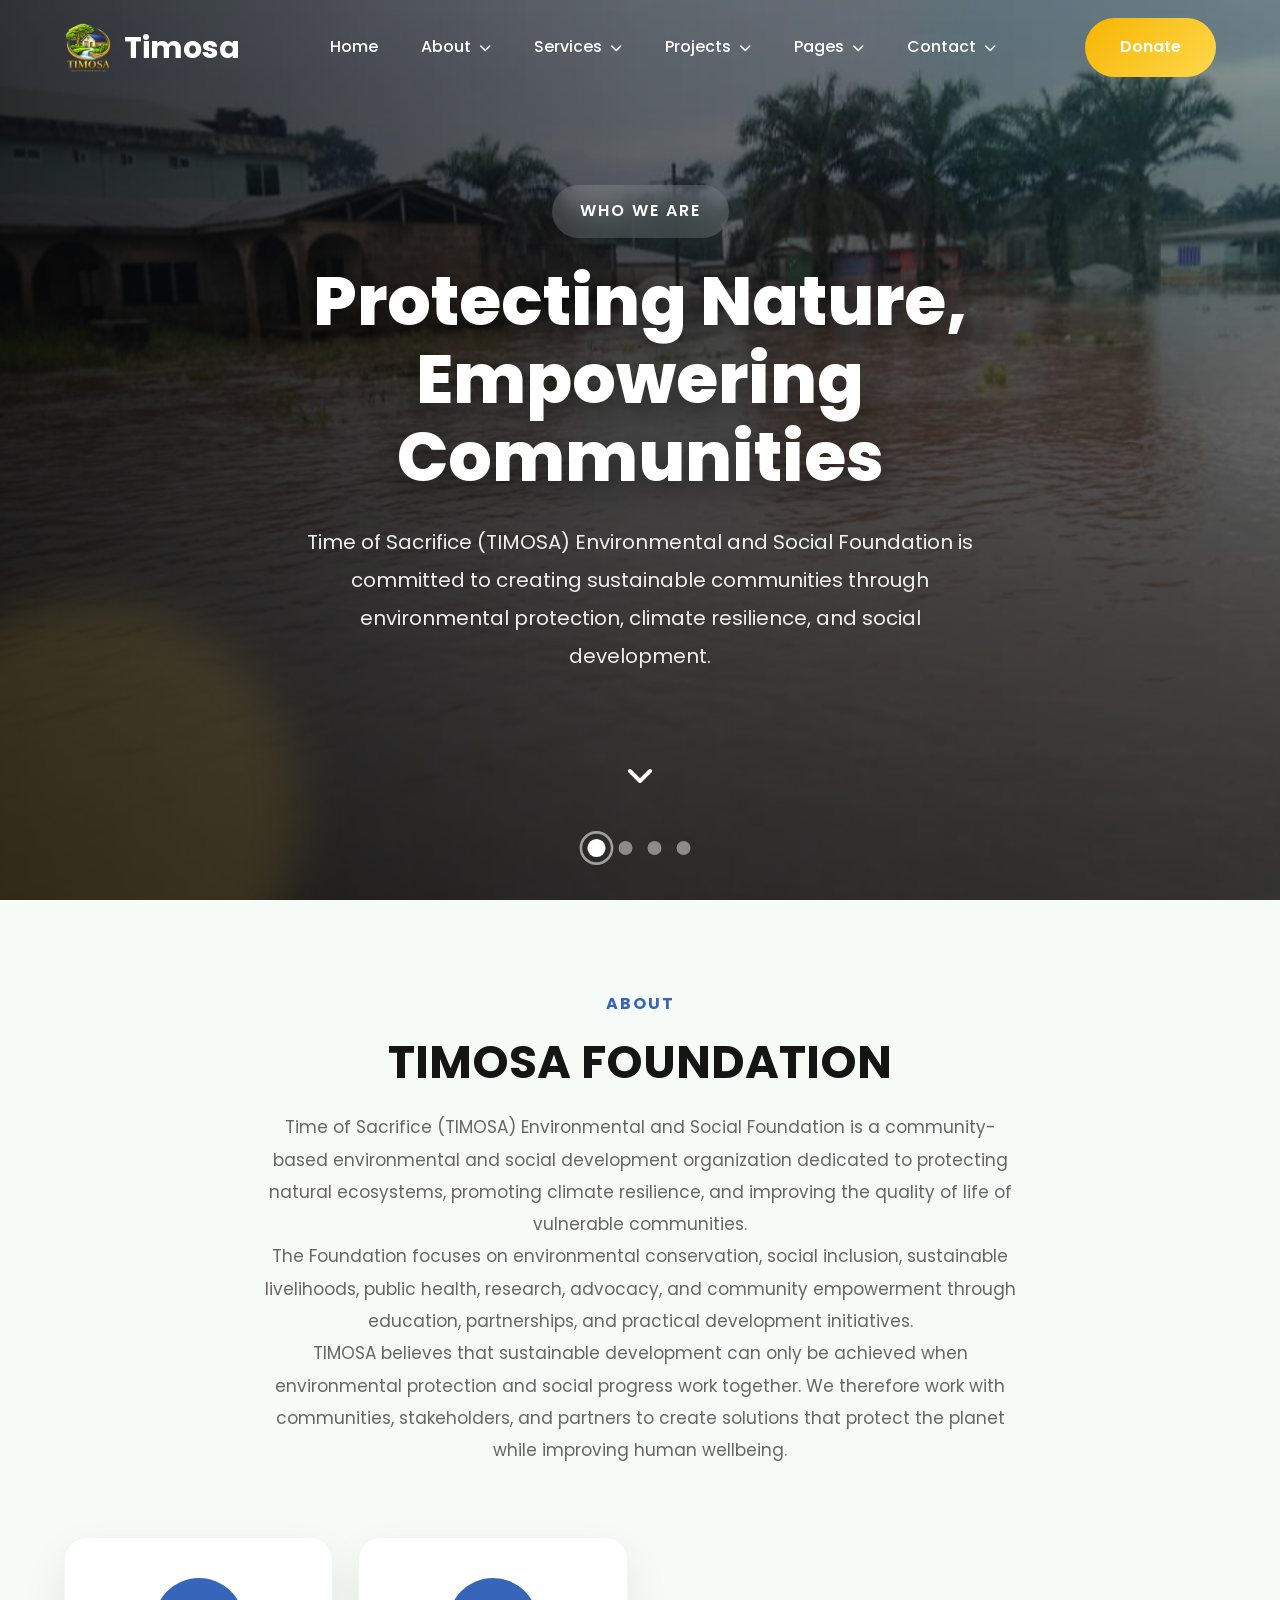
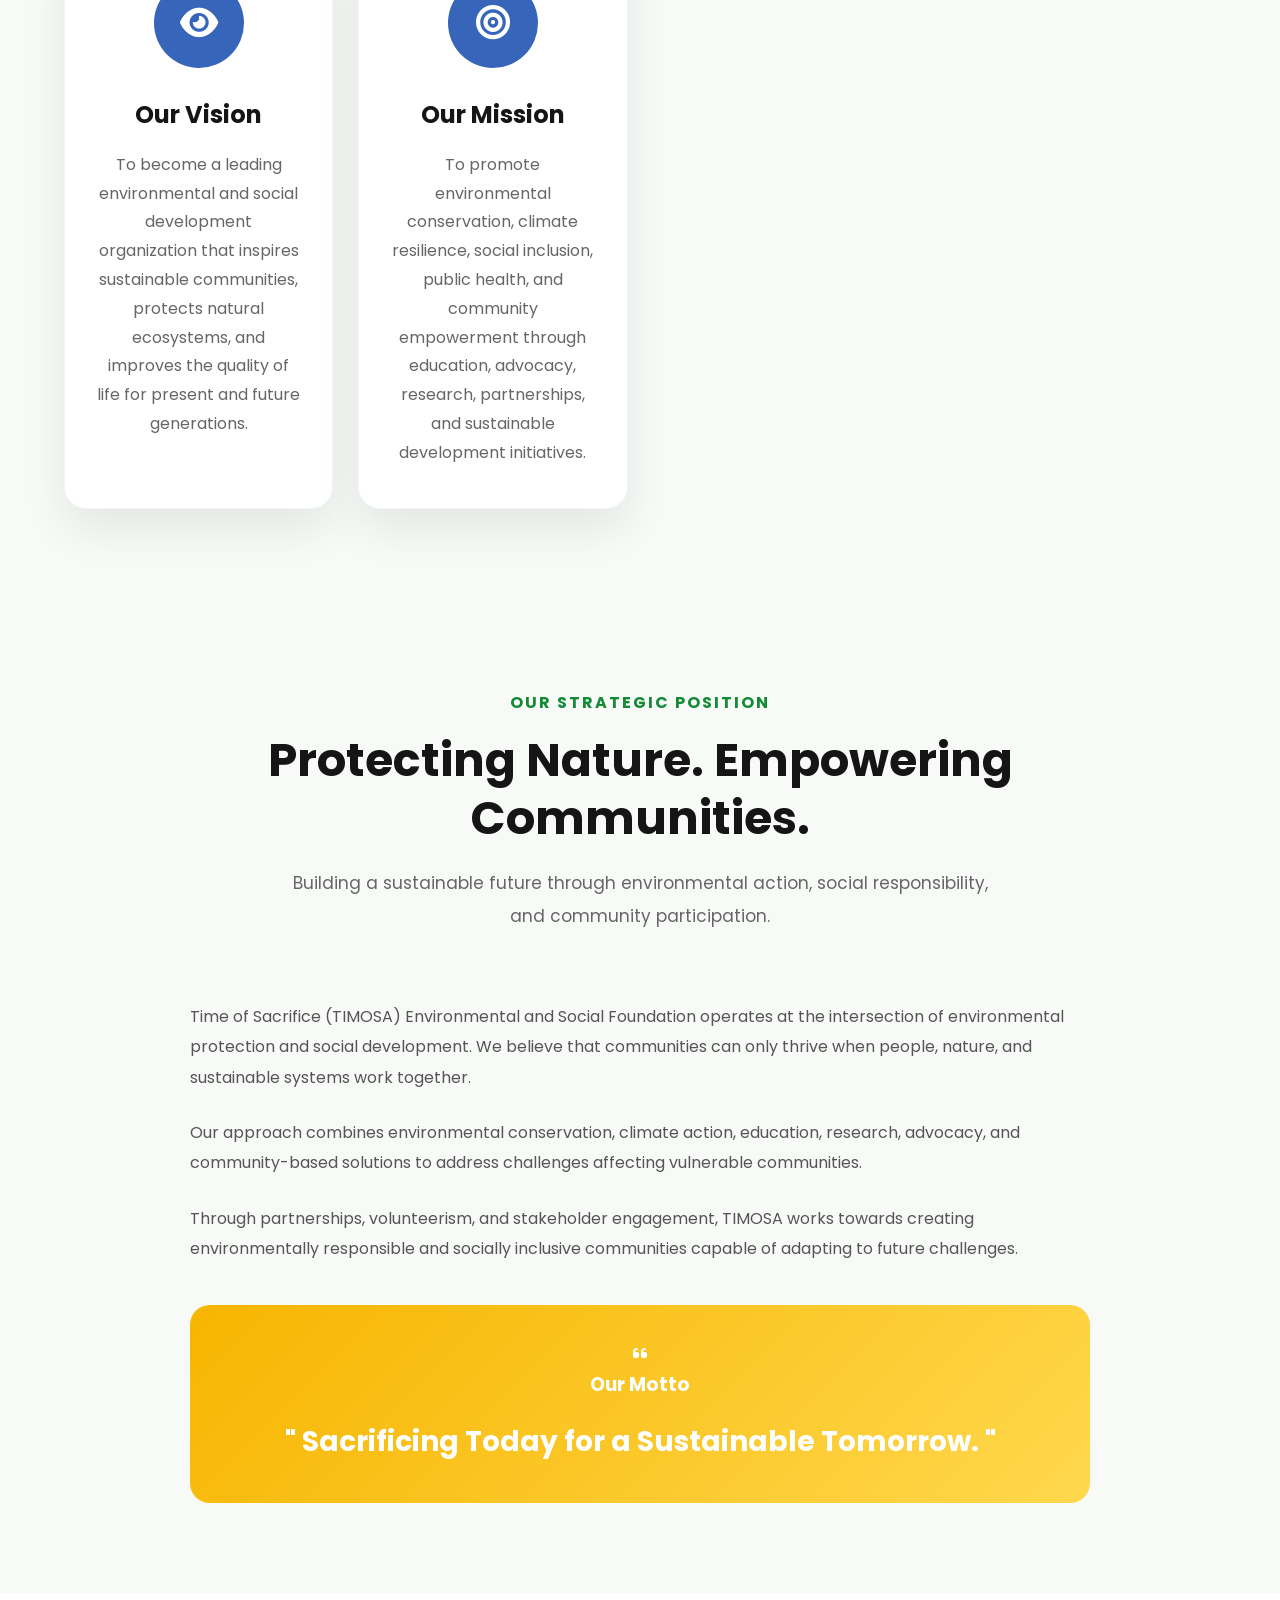
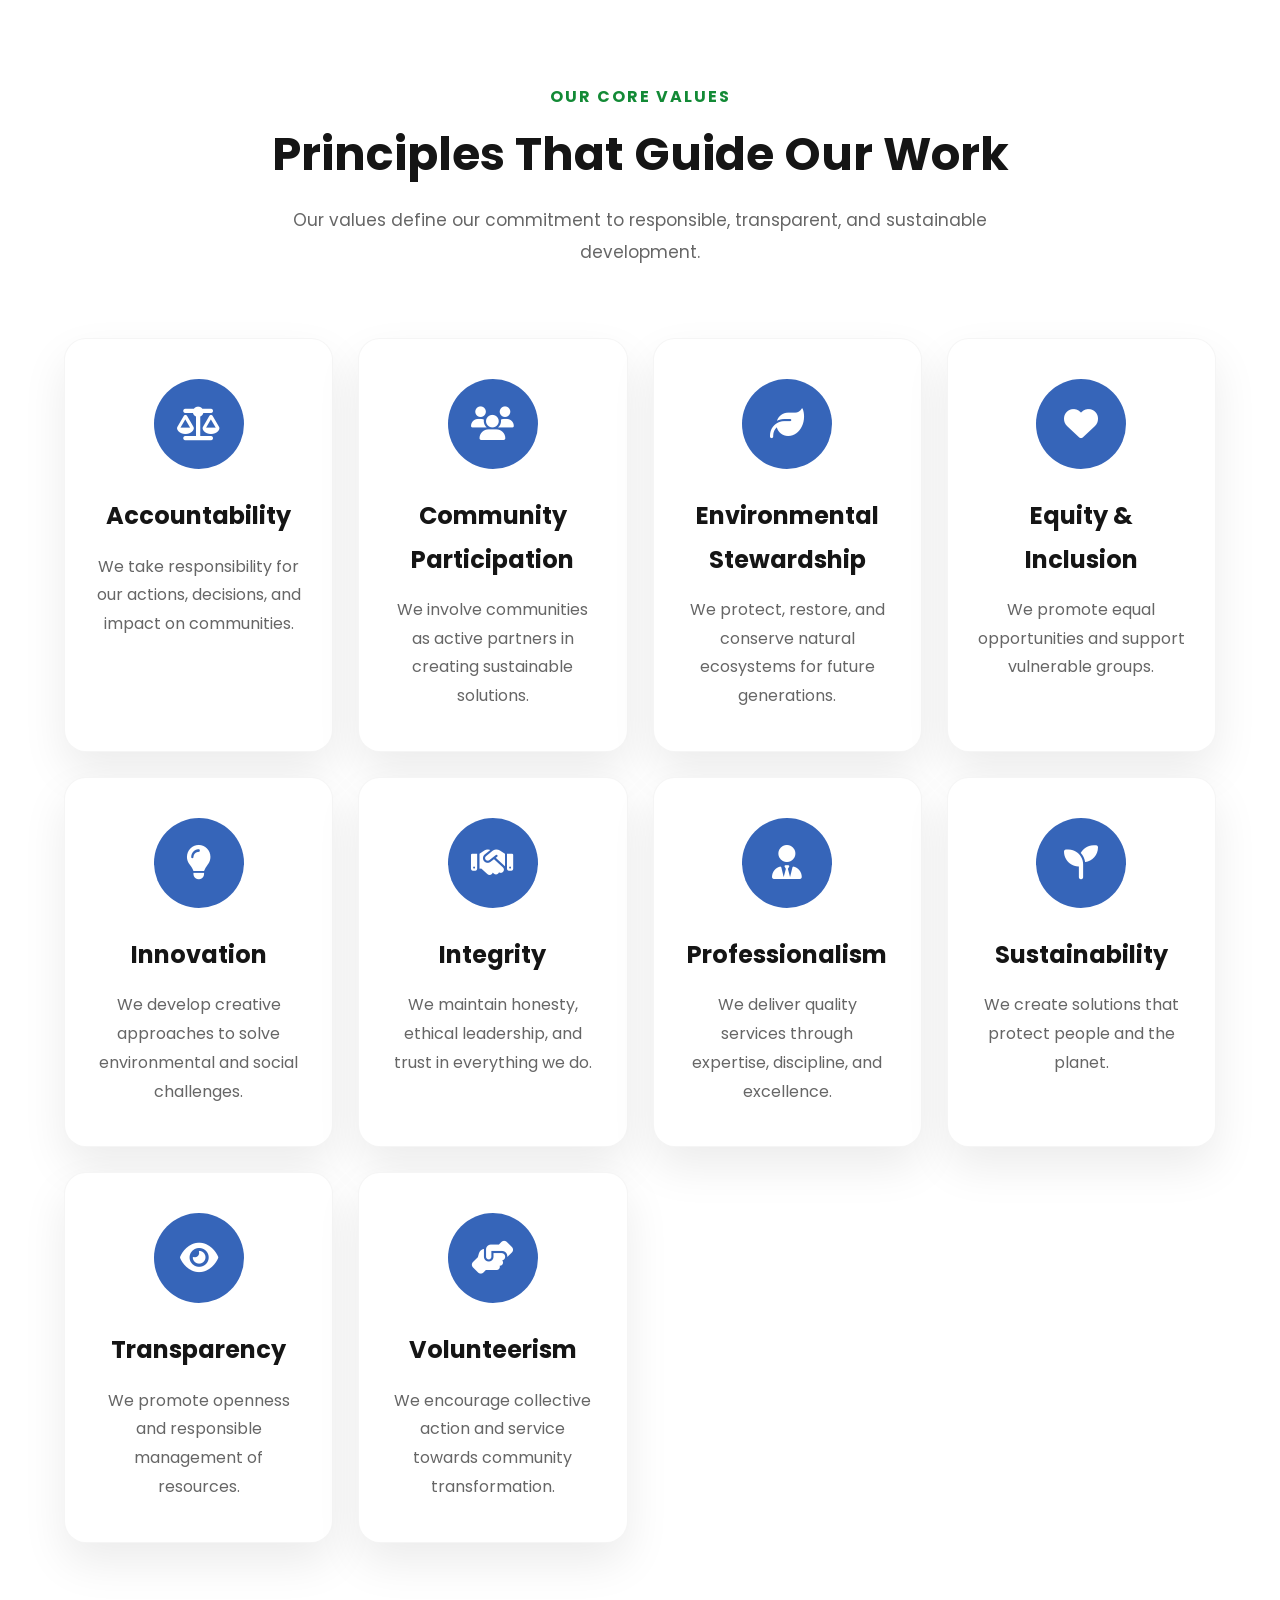
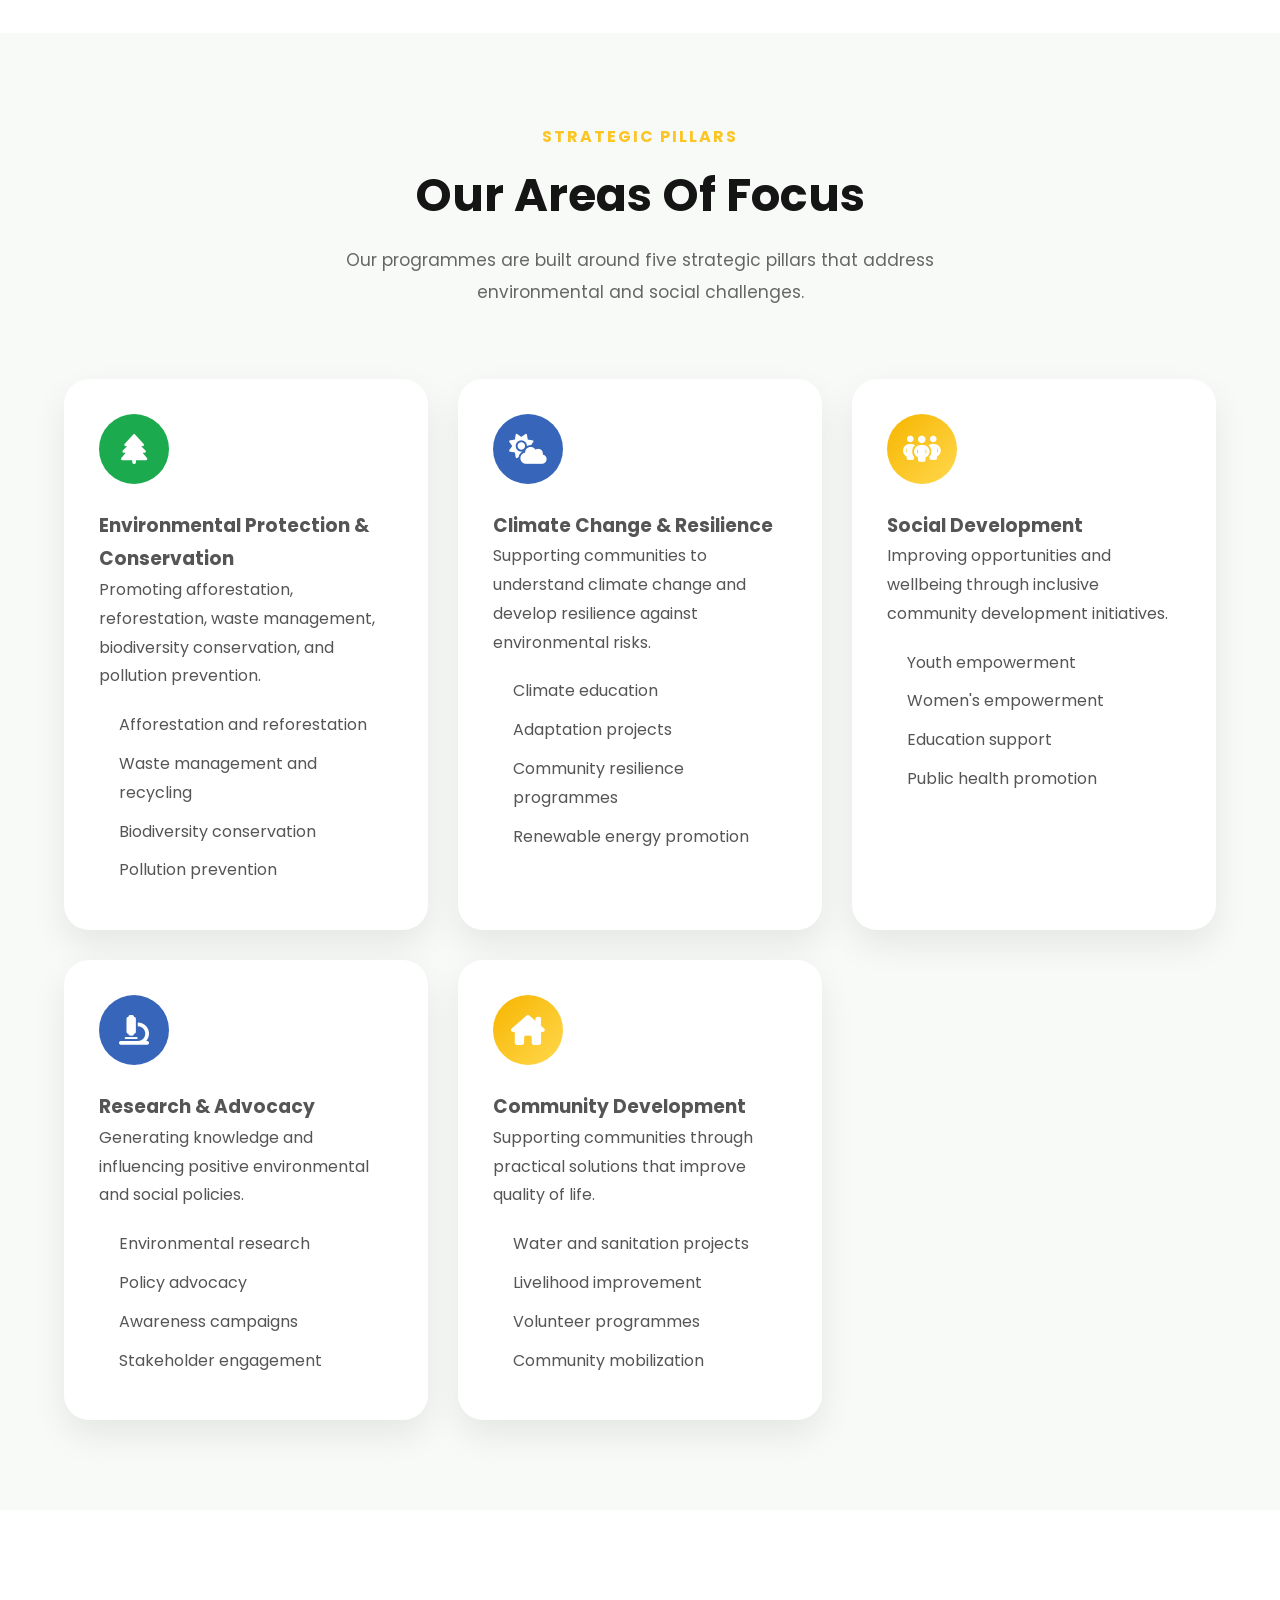
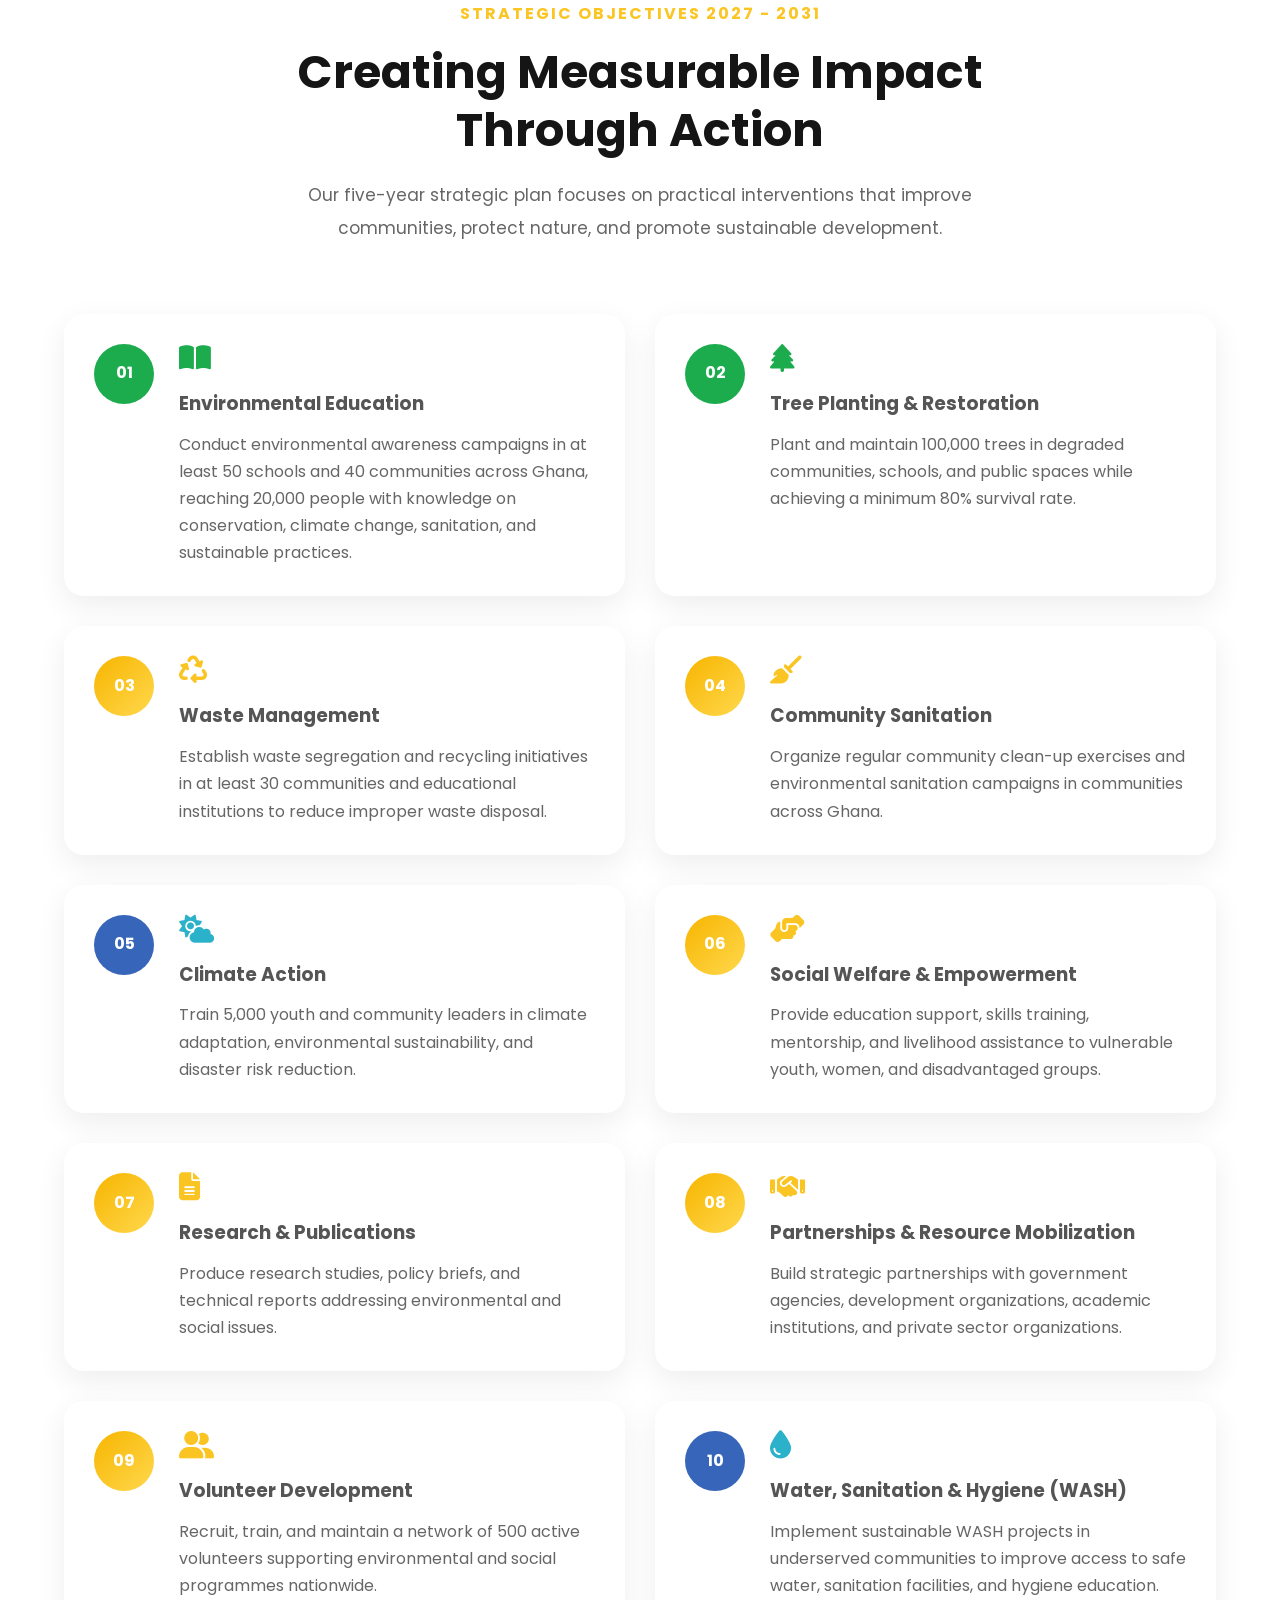
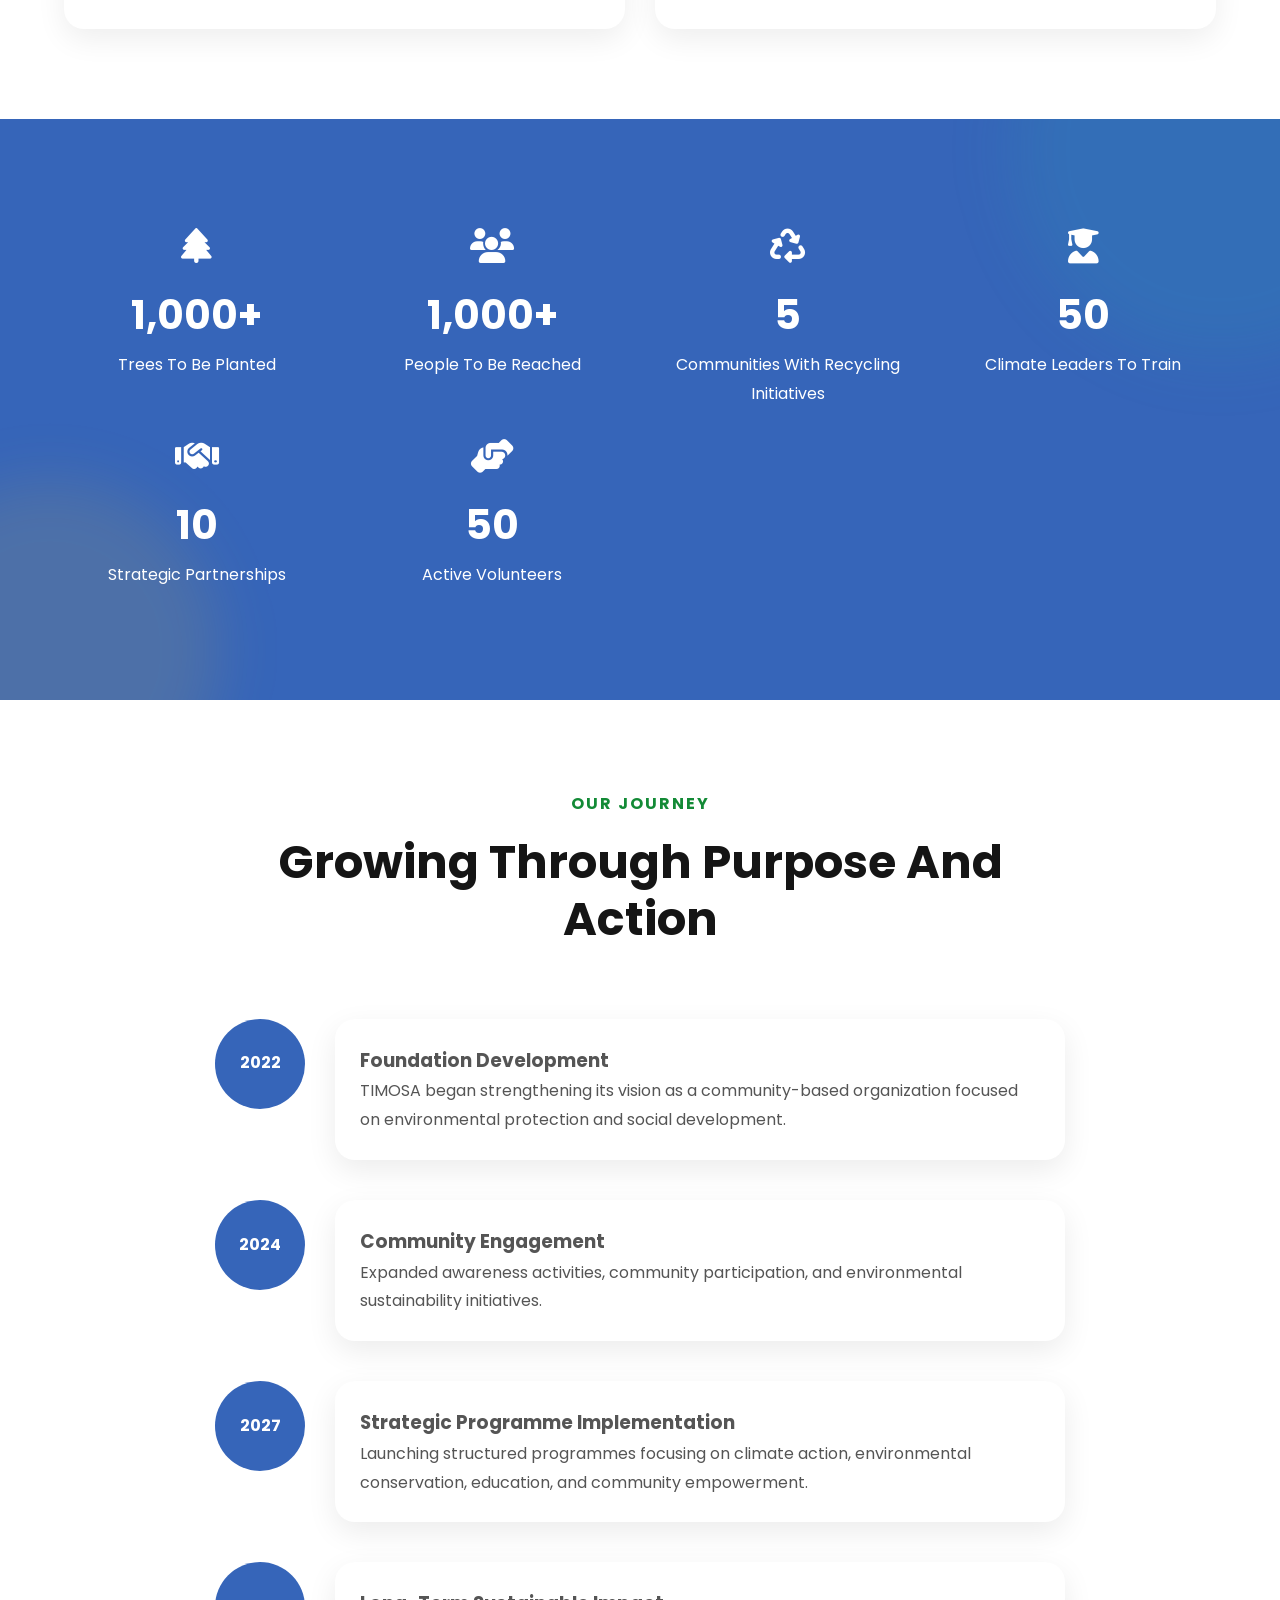
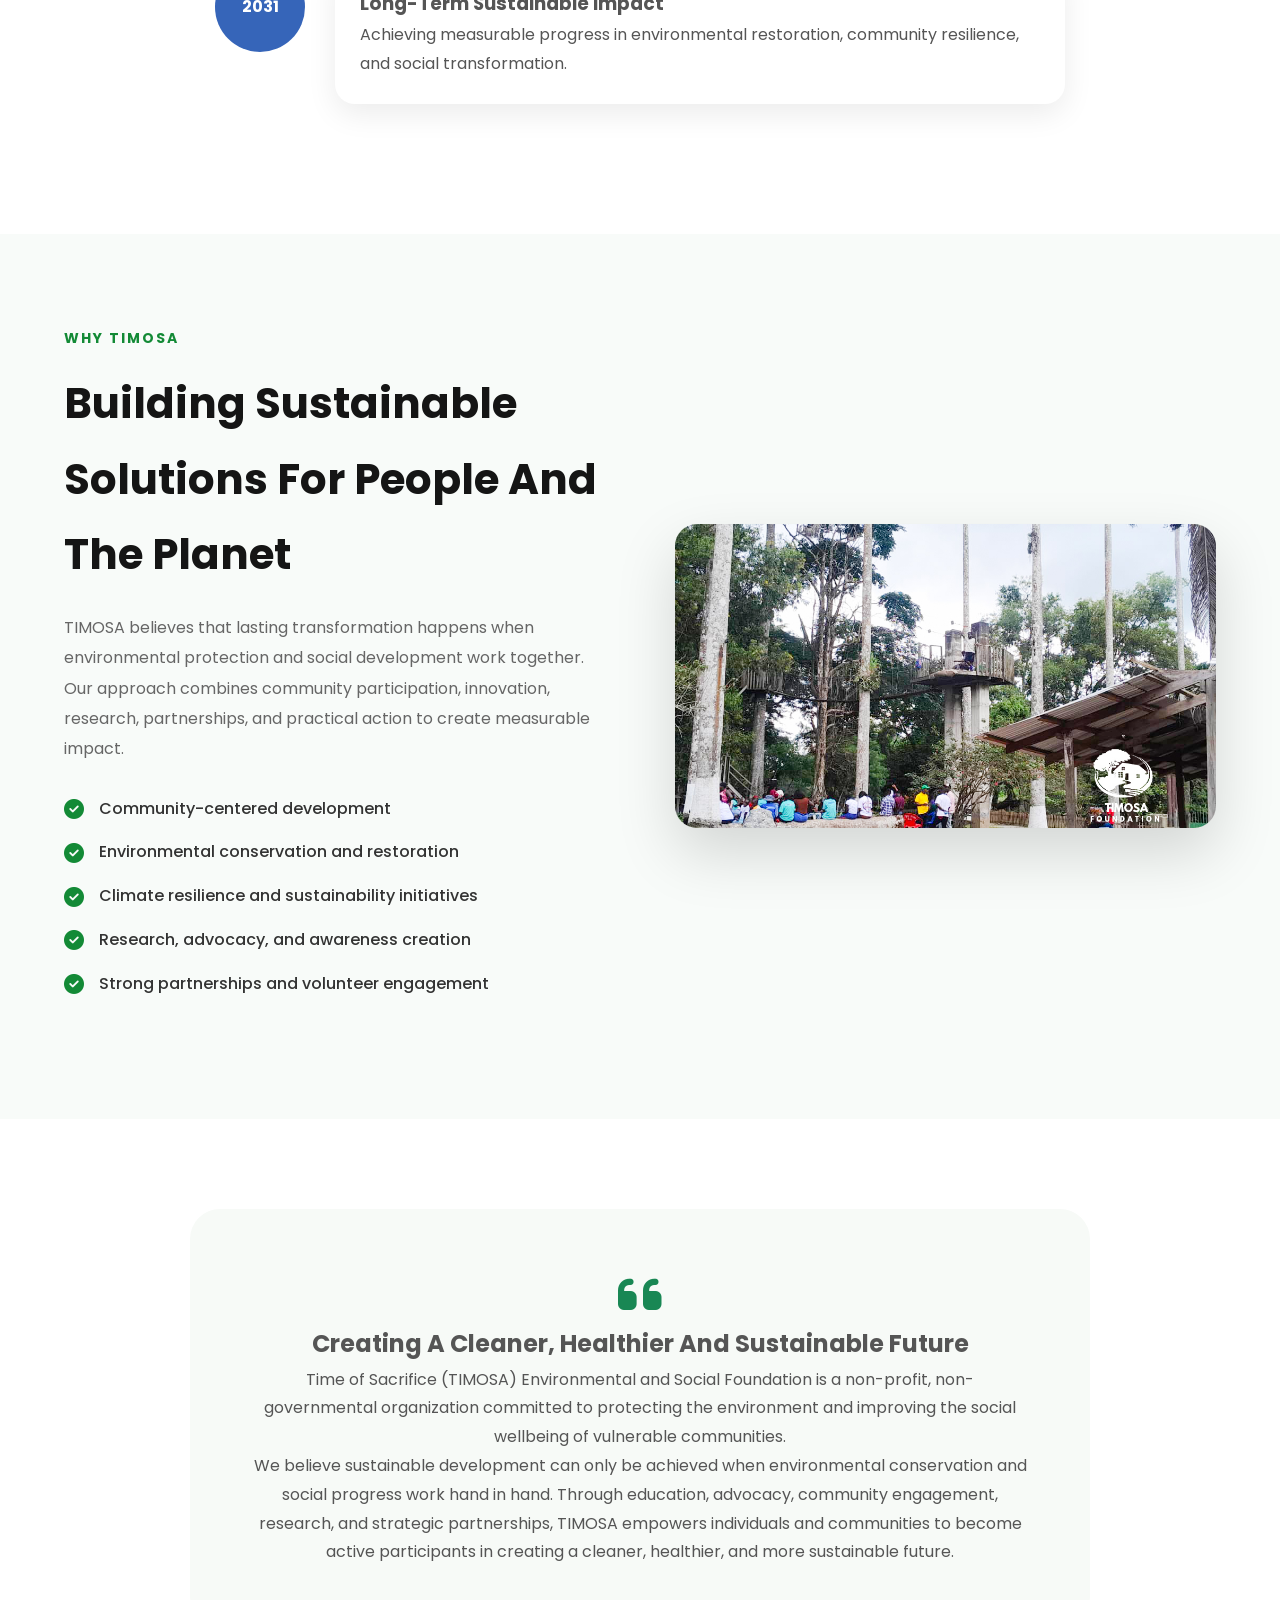
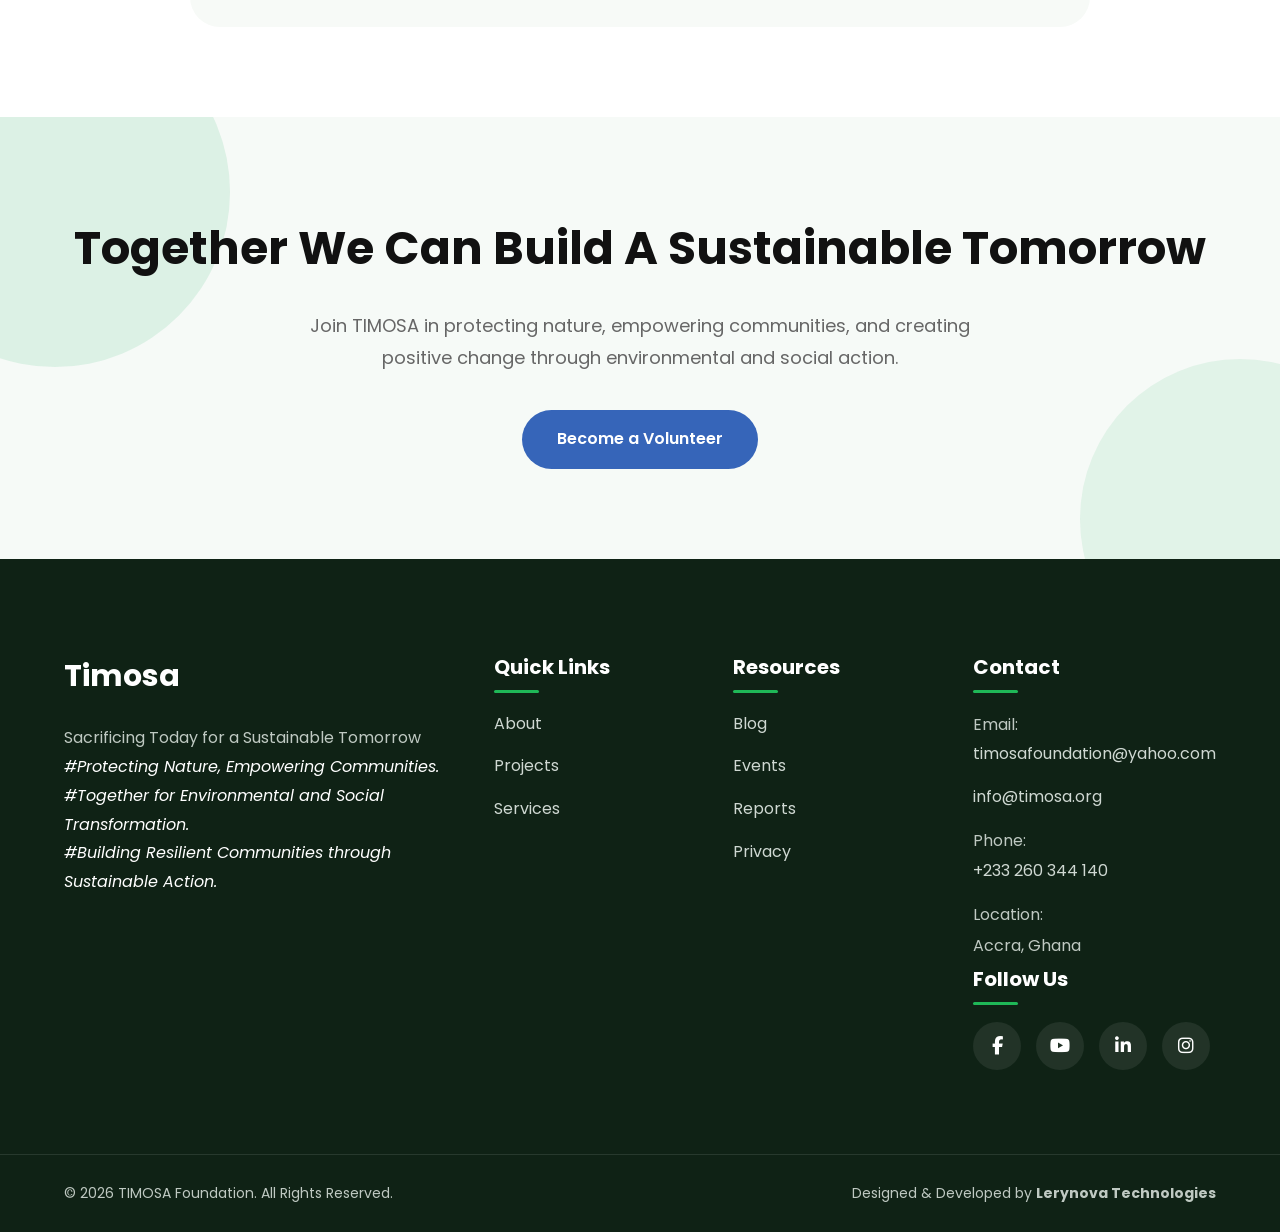
==== commit 0e0bf875: "Update about.html" ====
--- a/about.html
+++ b/about.html
@@ -168,7 +168,7 @@
                 </button>
 			  ---> 
 			  
-                <a href="#" class="btn-primary" style=" background:linear-gradient(135deg,#f7b500,#ffd84d);">
+                <a href="donate.html" class="btn-primary" style=" background:linear-gradient(135deg,#f7b500,#ffd84d);">
                     Donate
                 </a>
 
@@ -2153,7 +2153,7 @@
 
         </p>
 
-        <a href="#" class="btn-primary" style="background: #3665b9; color: white;">
+        <a href="contact.html" class="btn-primary" style="background: #3665b9; color: white;">
 
             Become a Volunteer
 
@@ -2222,7 +2222,7 @@
 
 			<div class="socials">
                 <a href="https://www.facebook.com/profile.php?id=100080496078842&mibextid=ZbWKwL"><i class="fab fa-facebook-f"></i></a>
-                <a href="#"><i class="fab fa-twitter"></i></a>
+                <a href="http://www.youtube.com/@TimosaFoundation"><i class="fab fa-youtube"></i></a>
                 <a href="#"><i class="fab fa-linkedin-in"></i></a>
                 <a href="#"><i class="fab fa-instagram"></i></a>
             </div>
@@ -2269,4 +2269,4 @@
 <script src="js/services.js"></script>
 
 </body>
-</html>+</html>
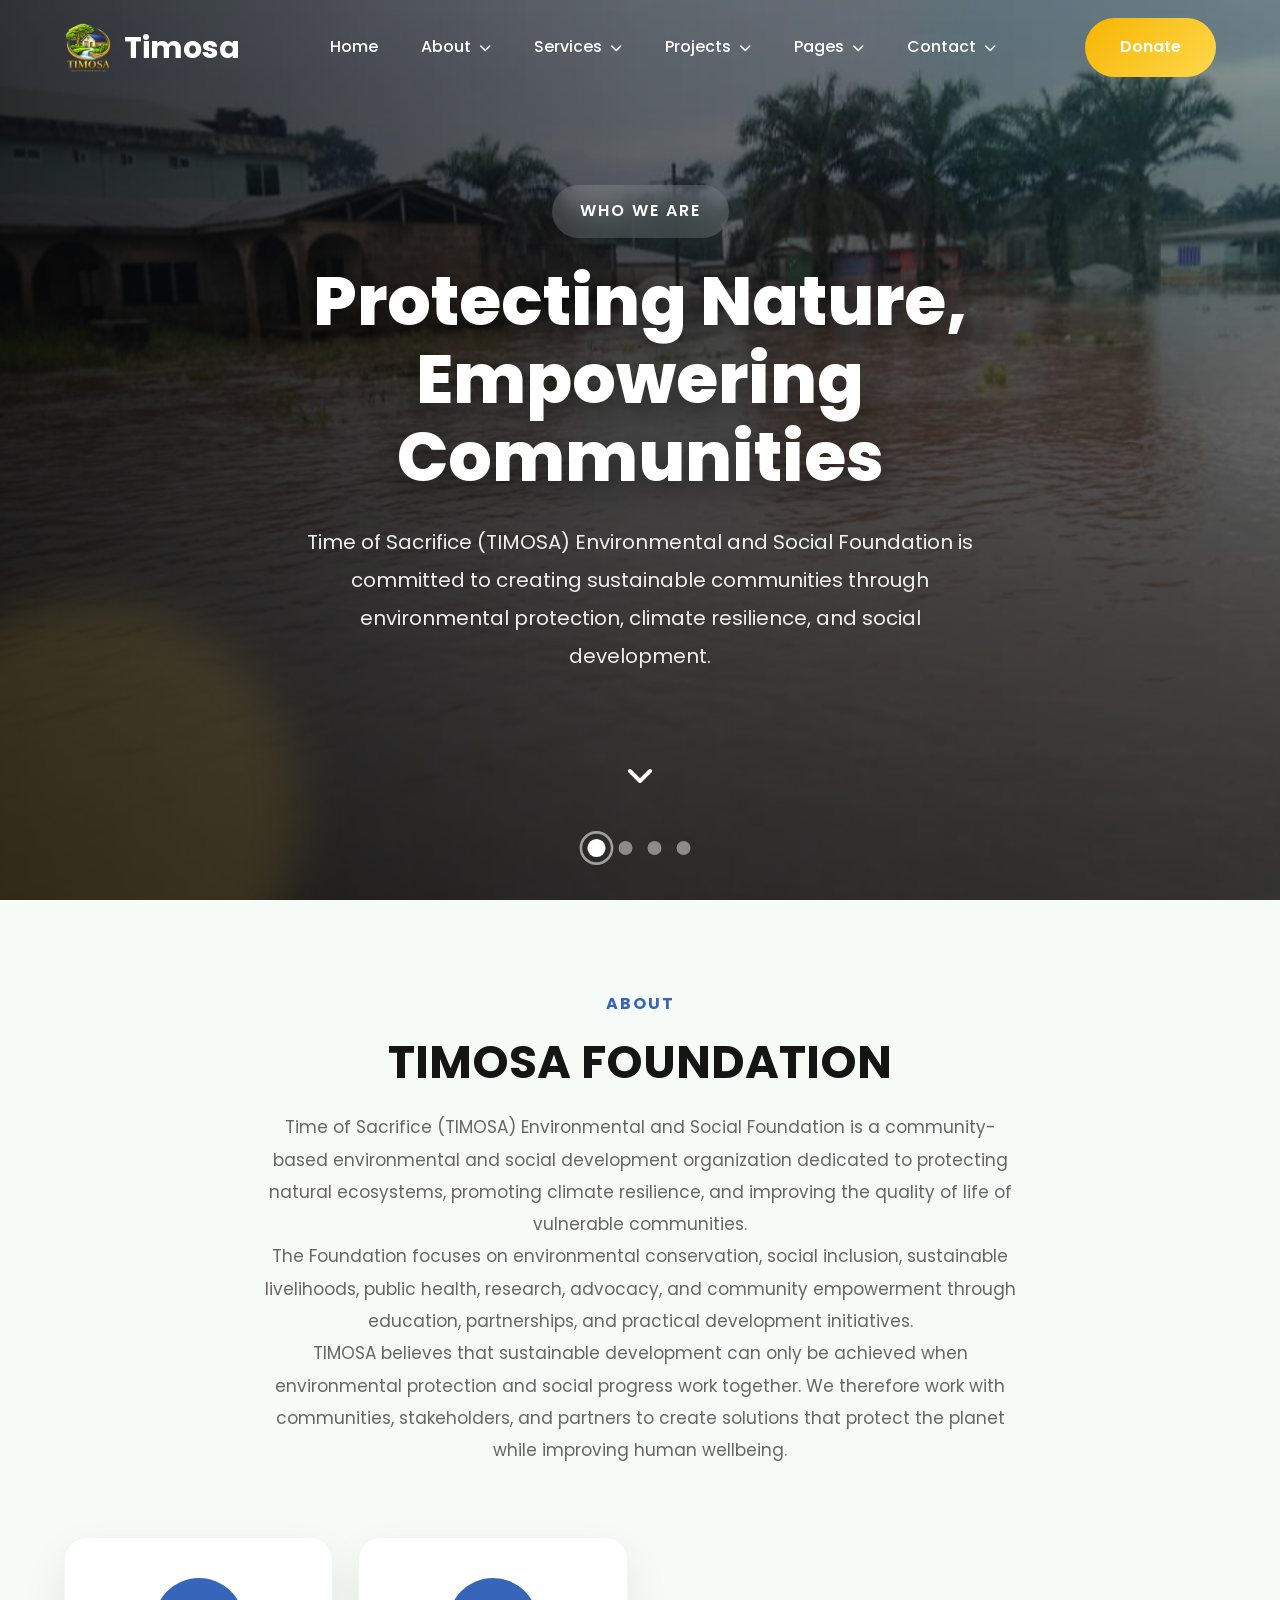
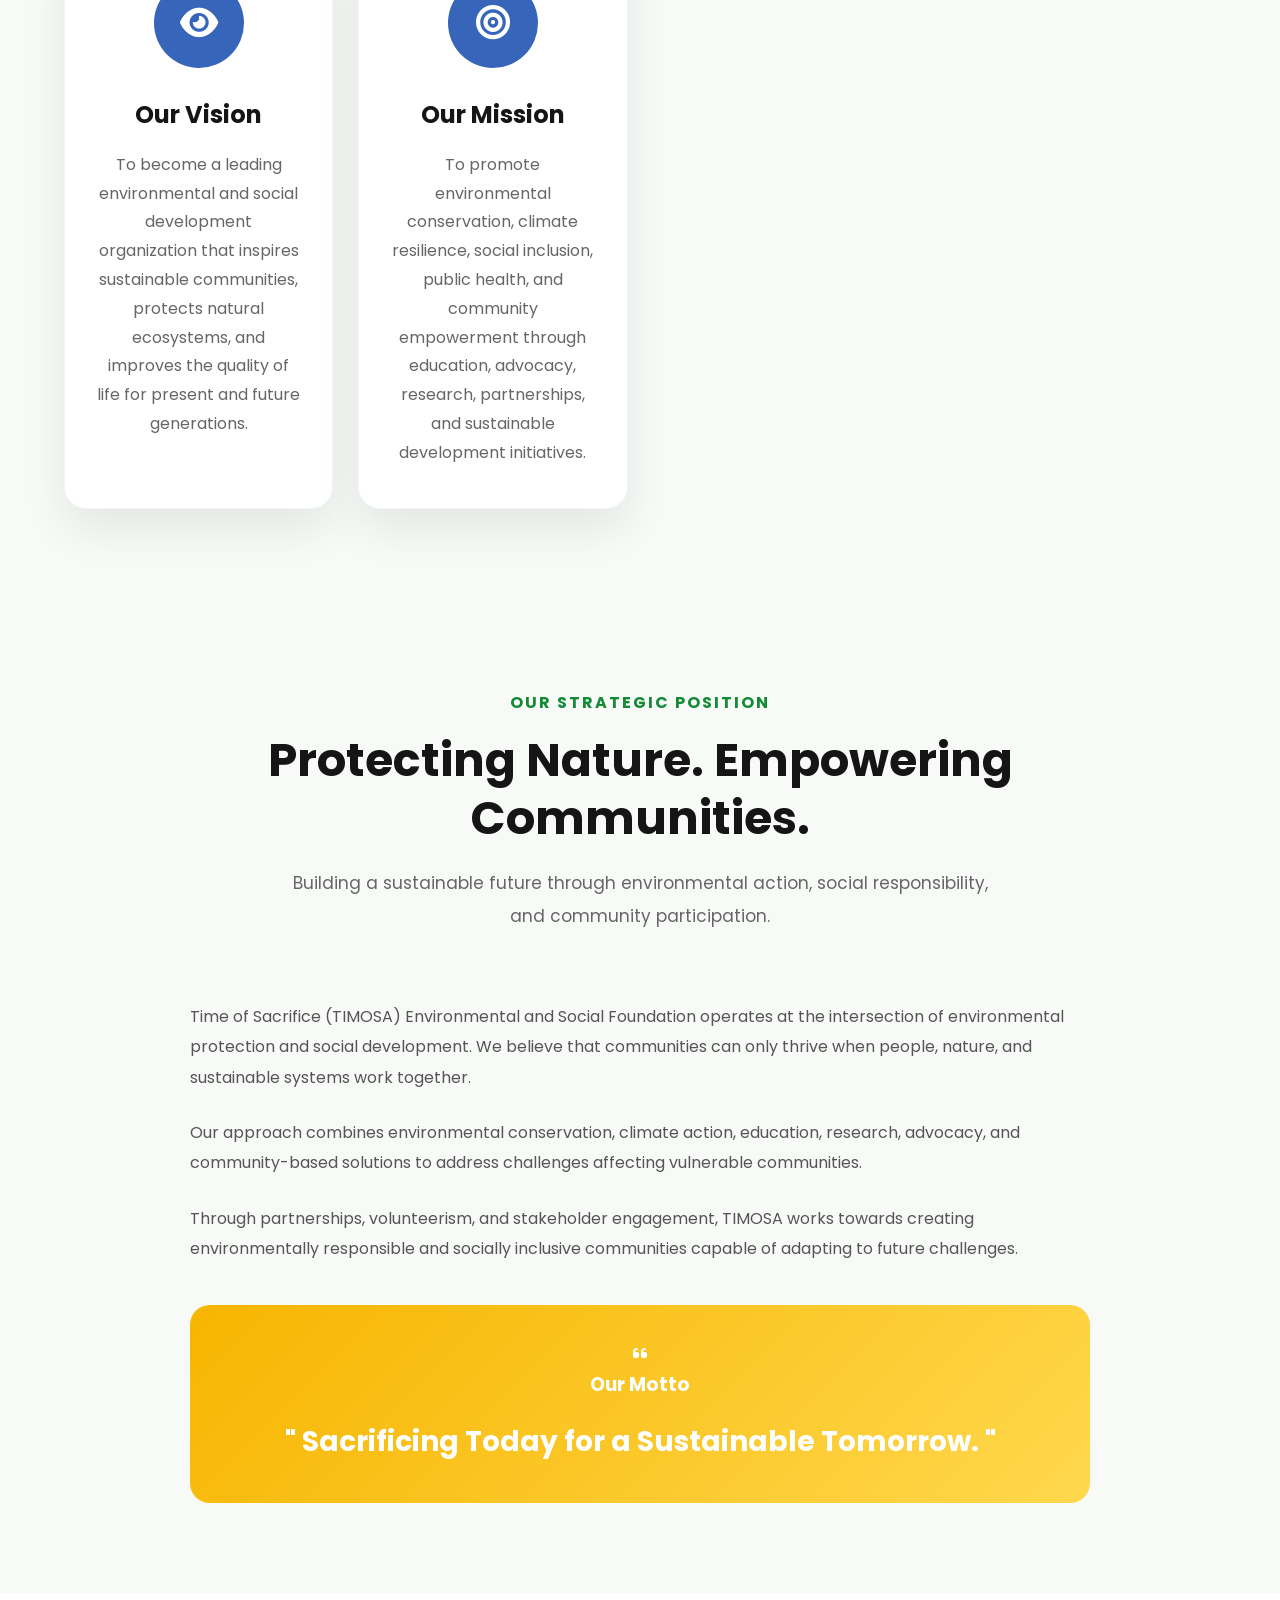
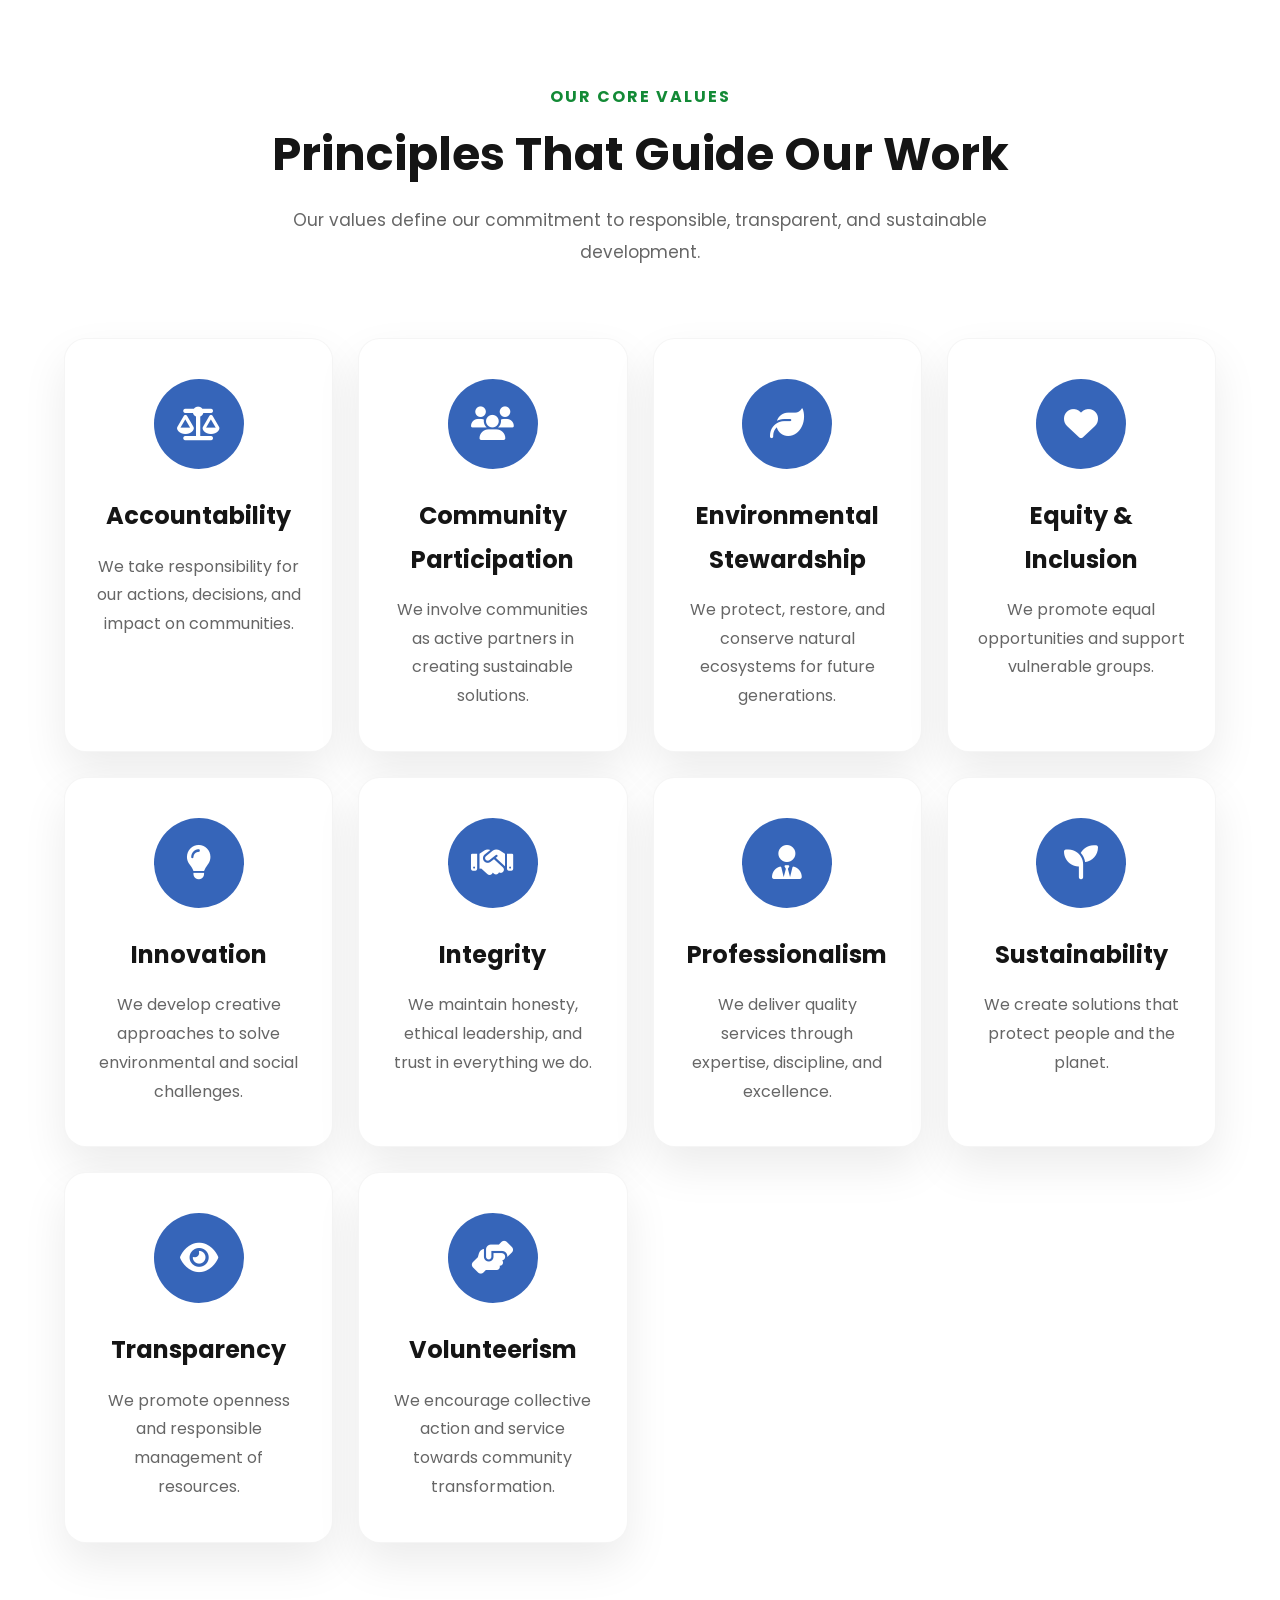
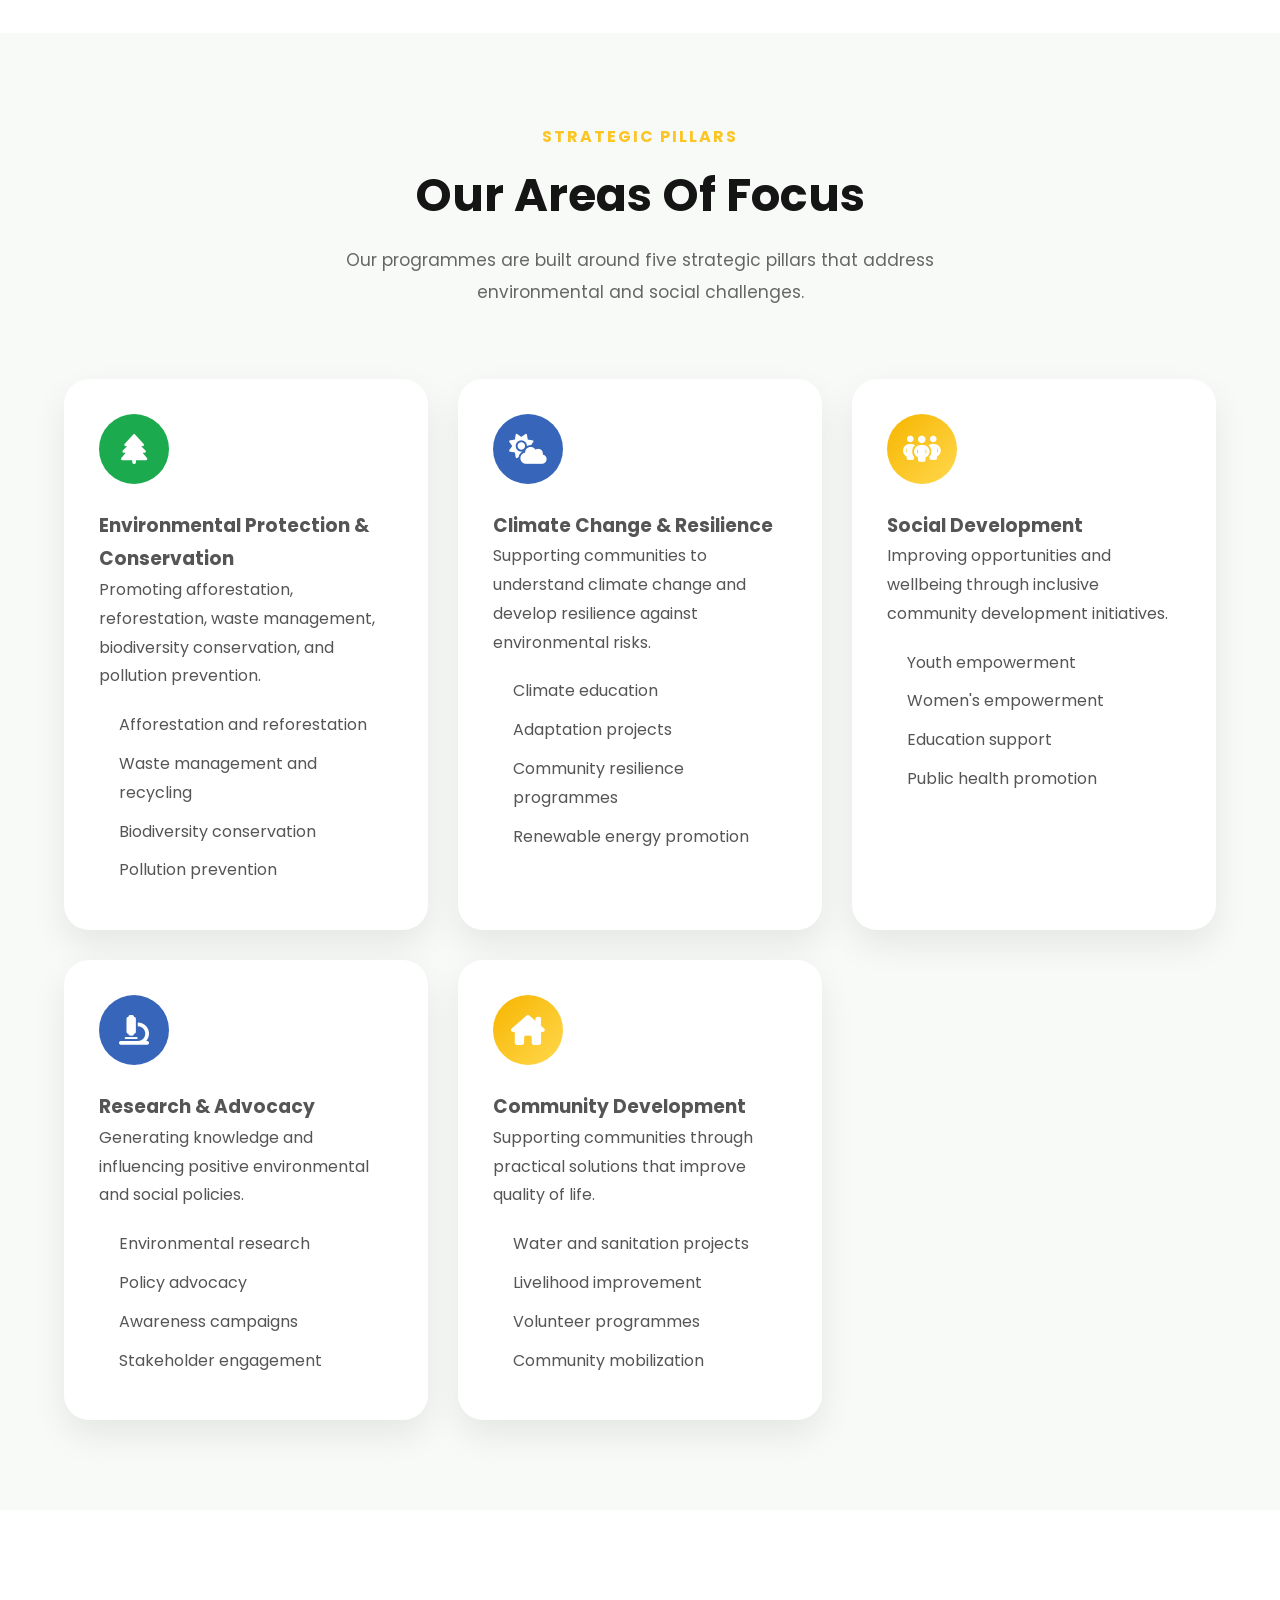
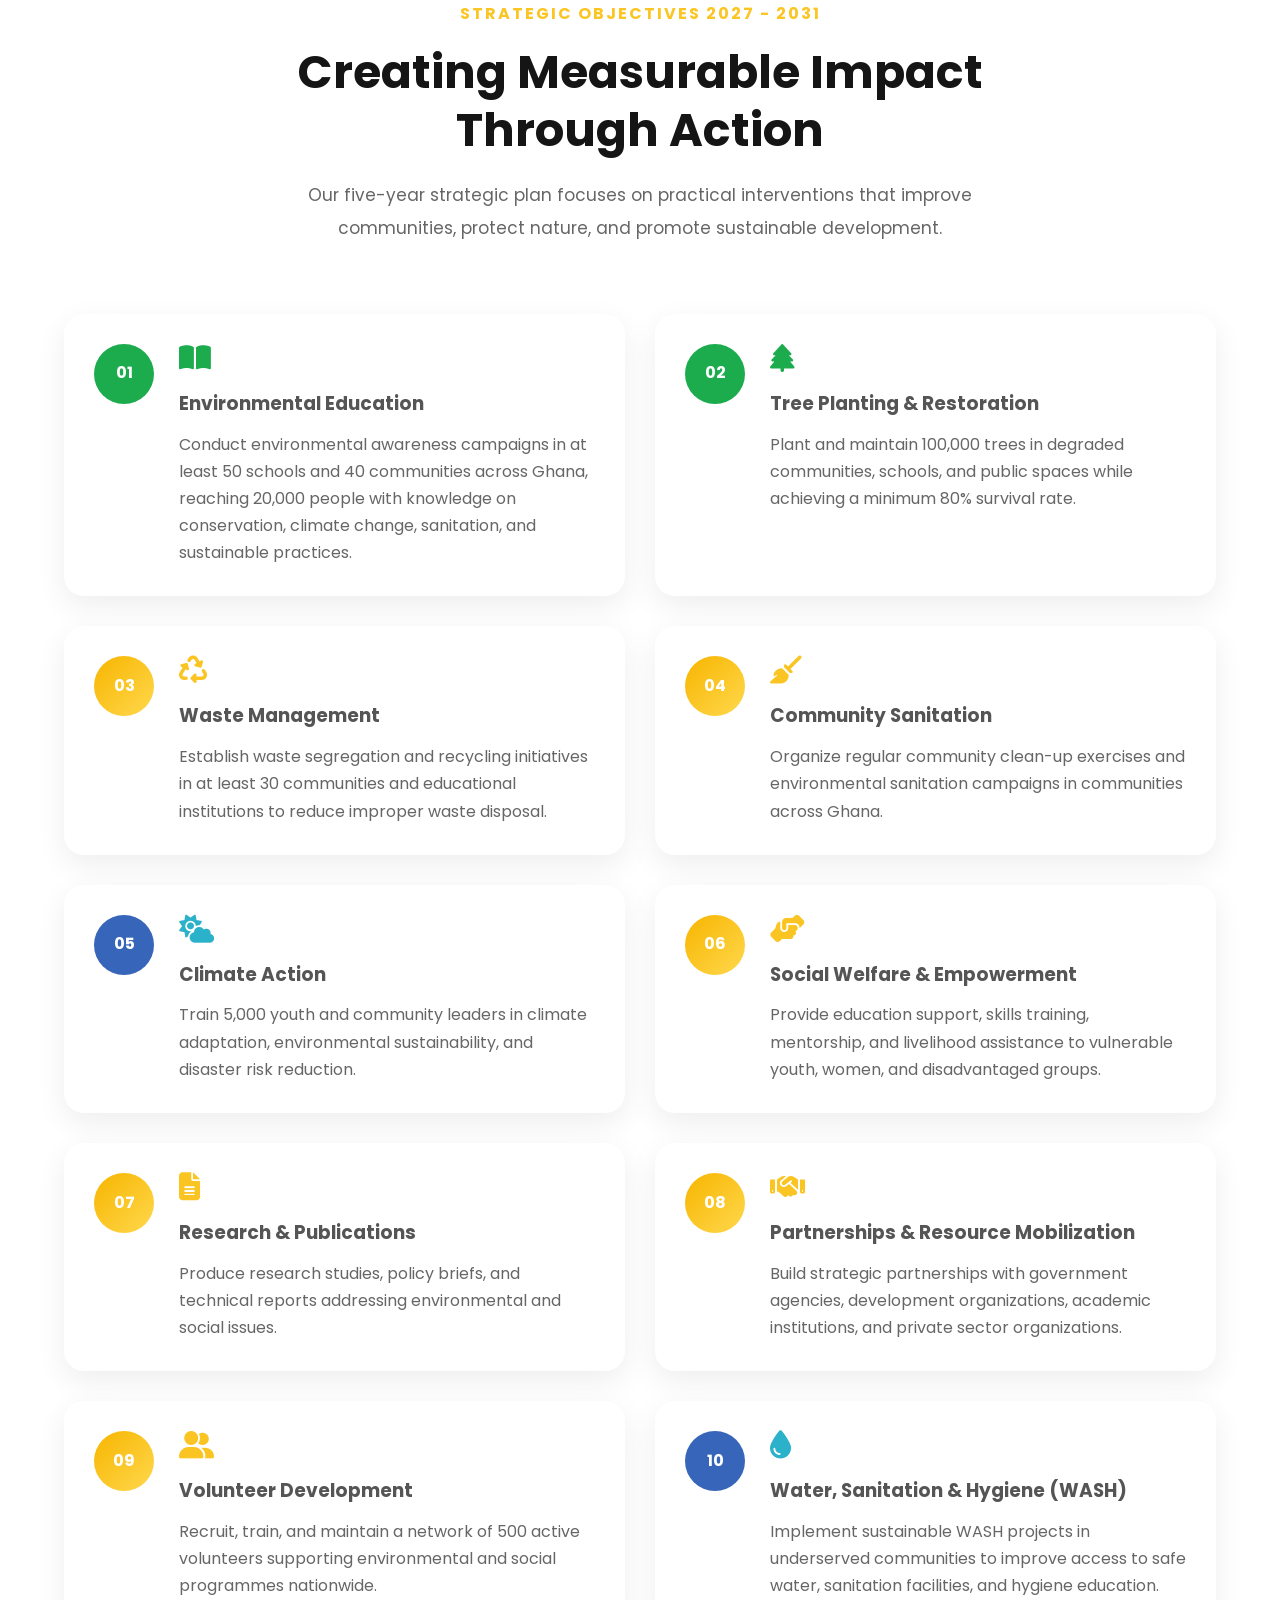
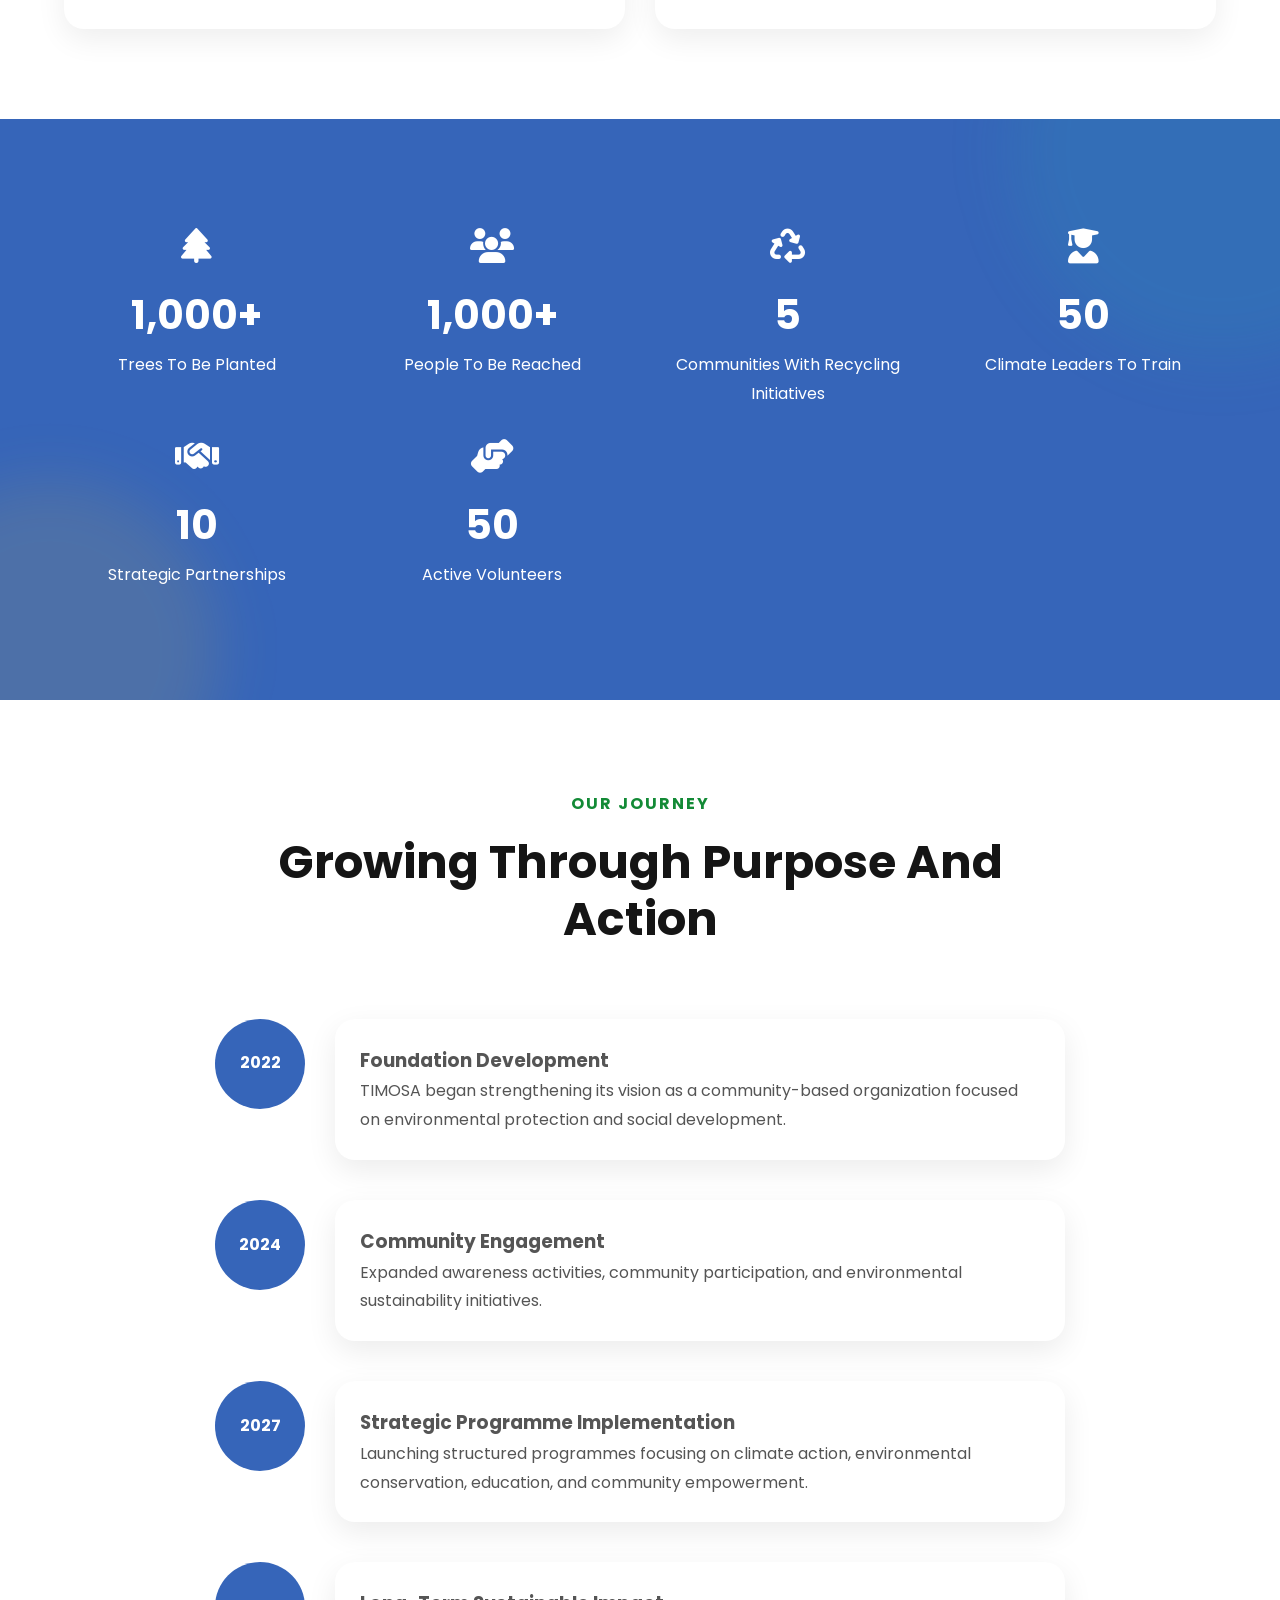
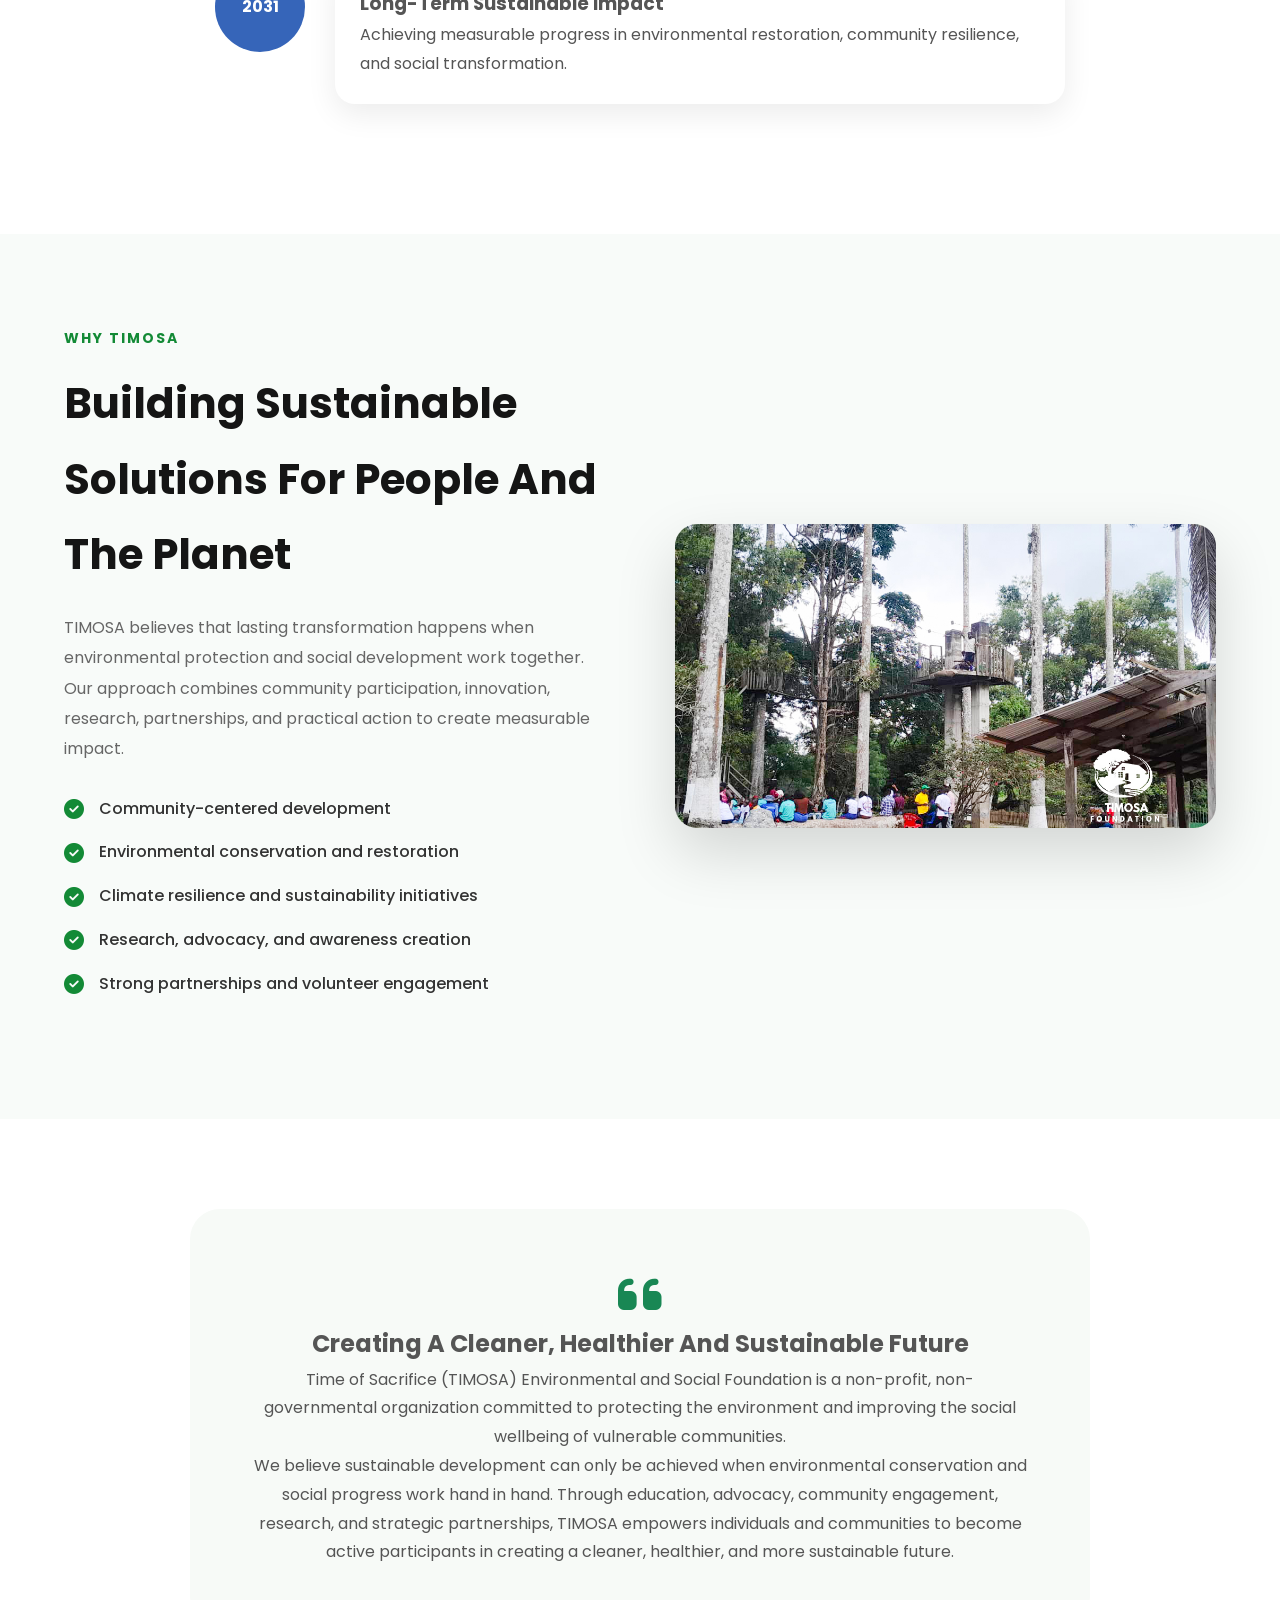
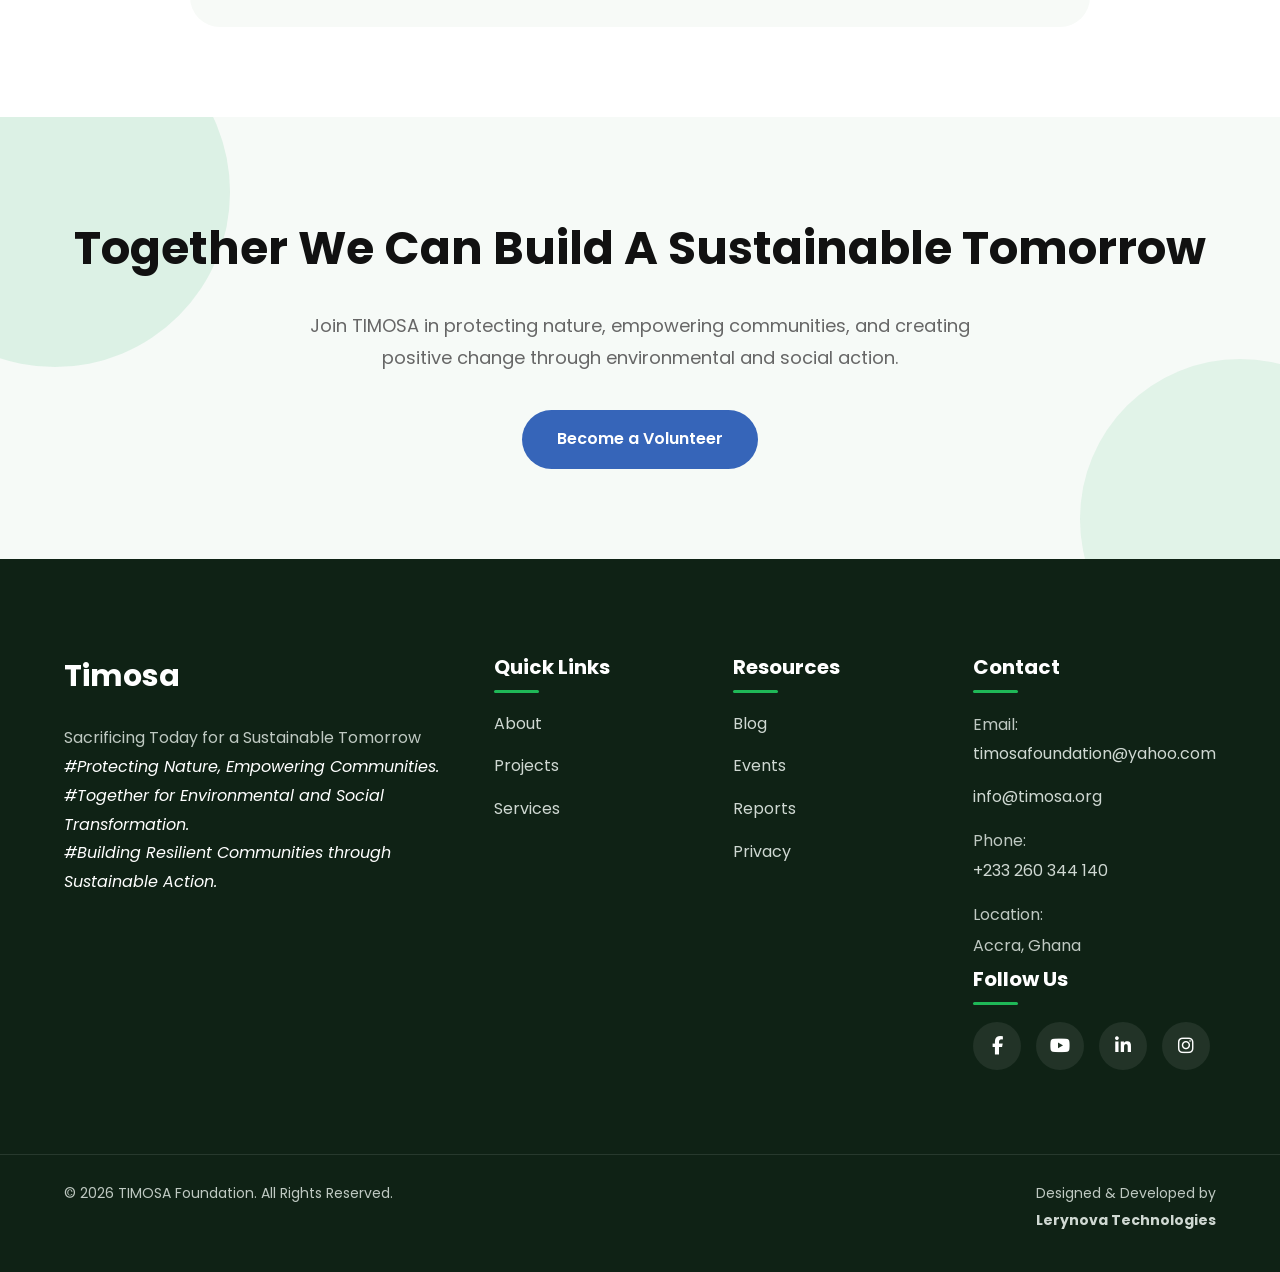
==== commit 38e685b6: "Update about.html" ====
--- a/about.html
+++ b/about.html
@@ -16,6 +16,16 @@
 
 <link rel="stylesheet"
 href="https://cdnjs.cloudflare.com/ajax/libs/font-awesome/6.5.2/css/all.min.css">
+
+<!--=================================
+FAVICON
+==================================-->
+
+<link rel="icon" type="image/png" href="logo/logo-green.png">
+
+<link rel="shortcut icon" href="logo/logo-green.png">
+
+<link rel="apple-touch-icon" href="logo/logo-green.png">
 
 </head>
 <body>
@@ -2257,8 +2267,9 @@
 
             <p>
 
-                Designed & Developed by
-                <strong>Lerynova Technologies</strong>
+
+				Designed & Developed by 
+                <a href="http://www.lerynovatechnologies.com/" target="_blank"> <strong>Lerynova Technologies</strong></a>
 
             </p>
 
